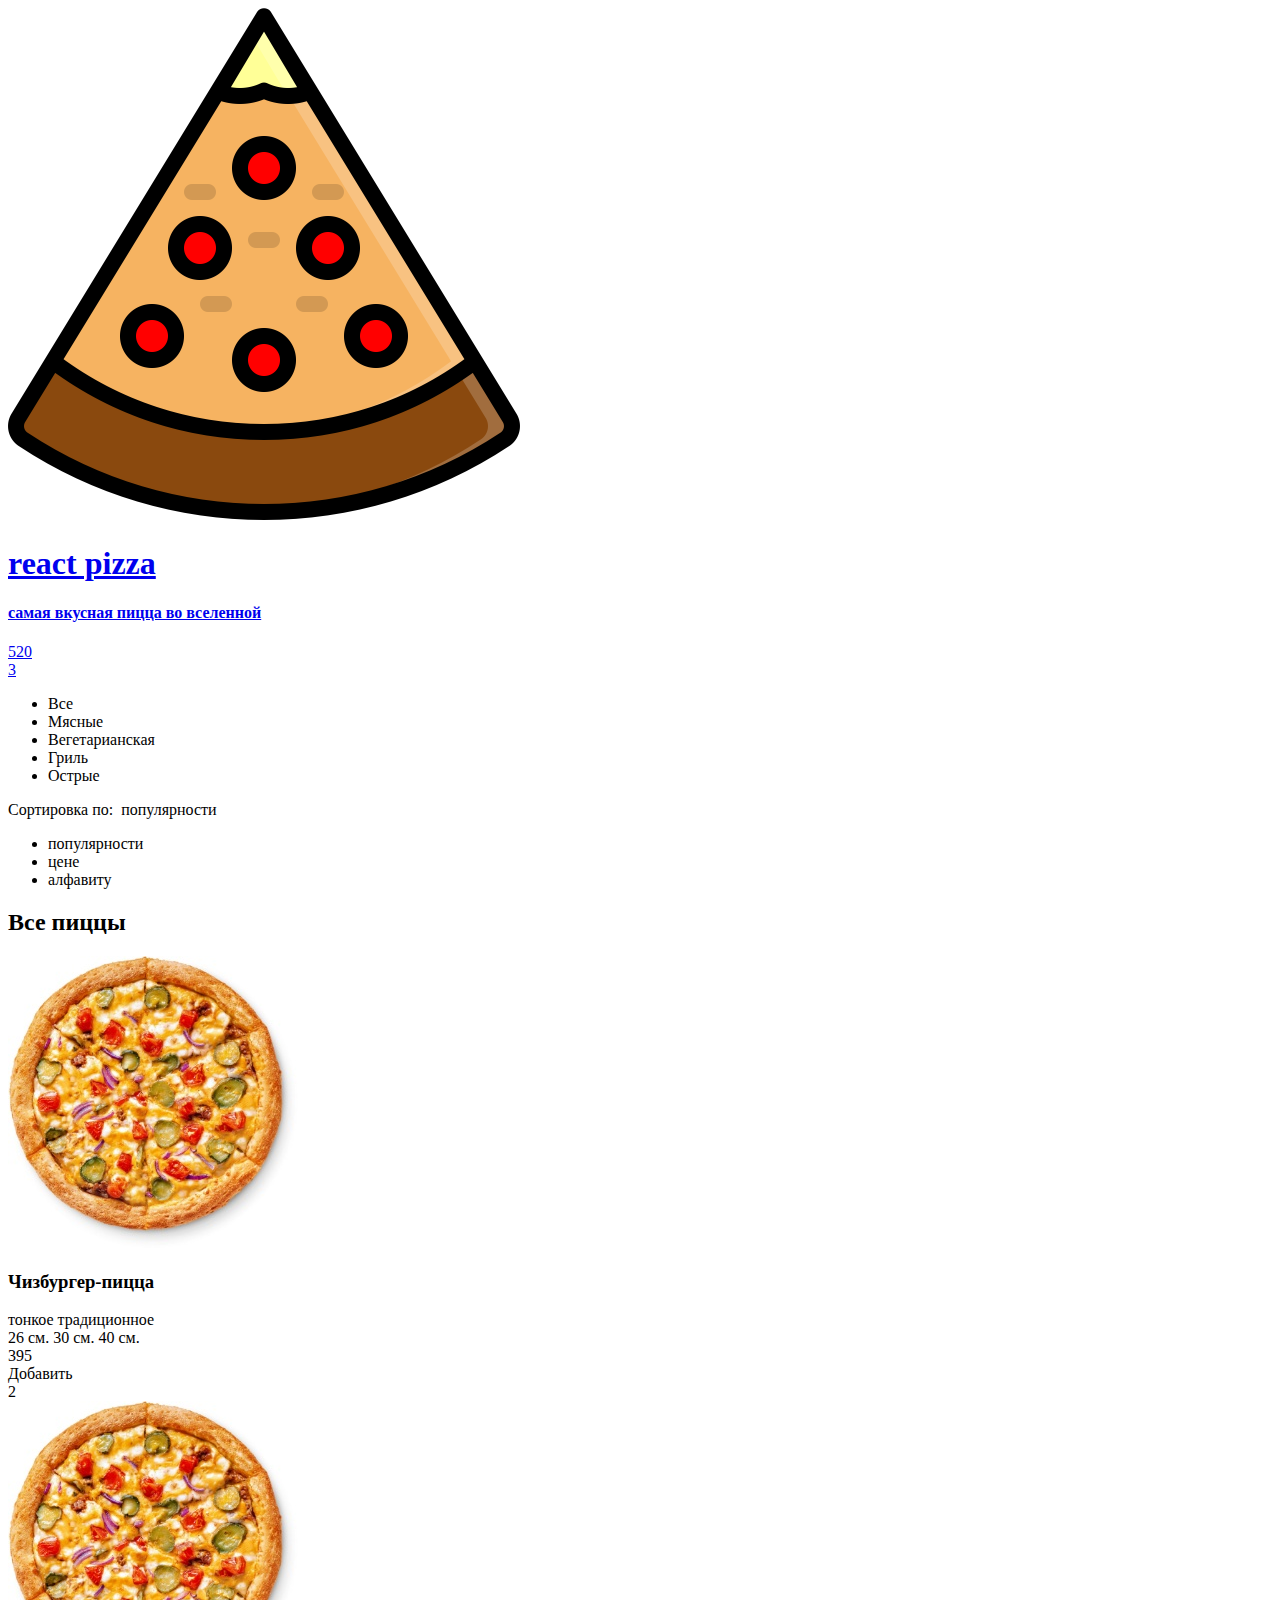
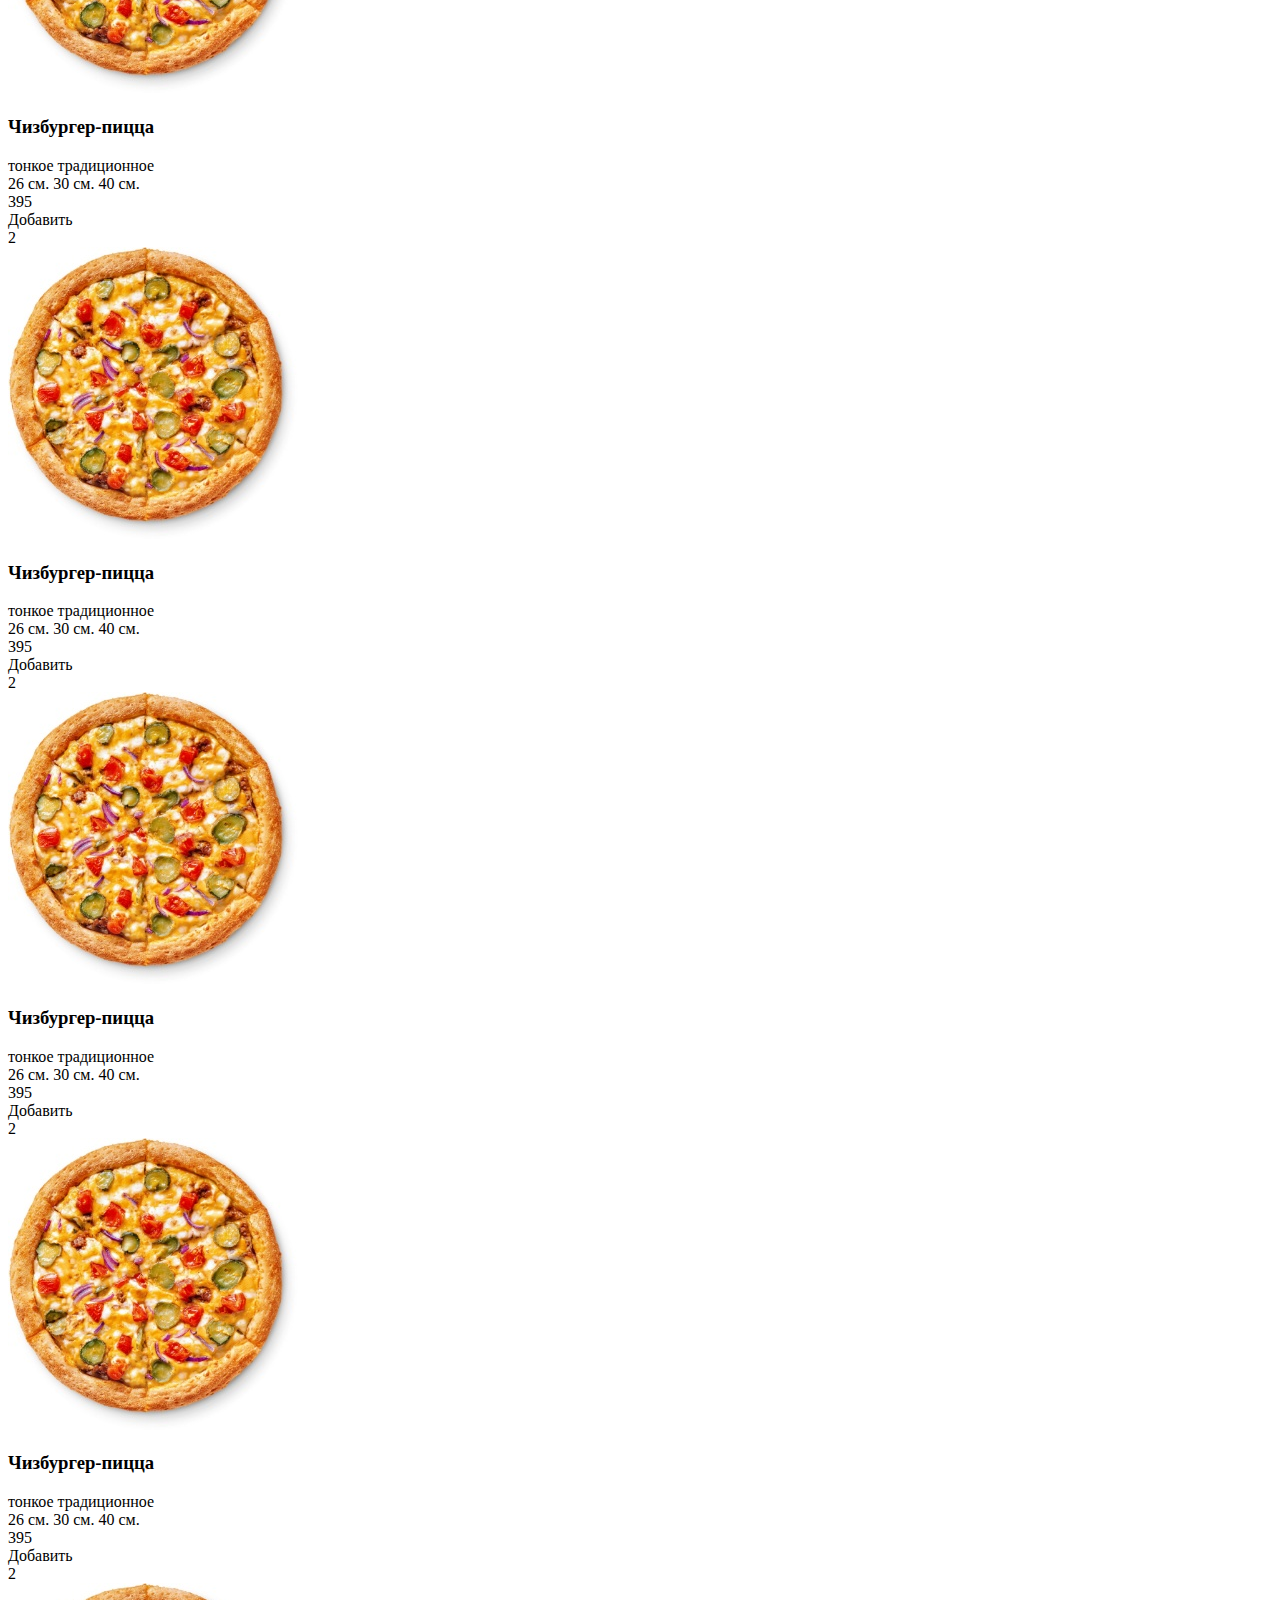
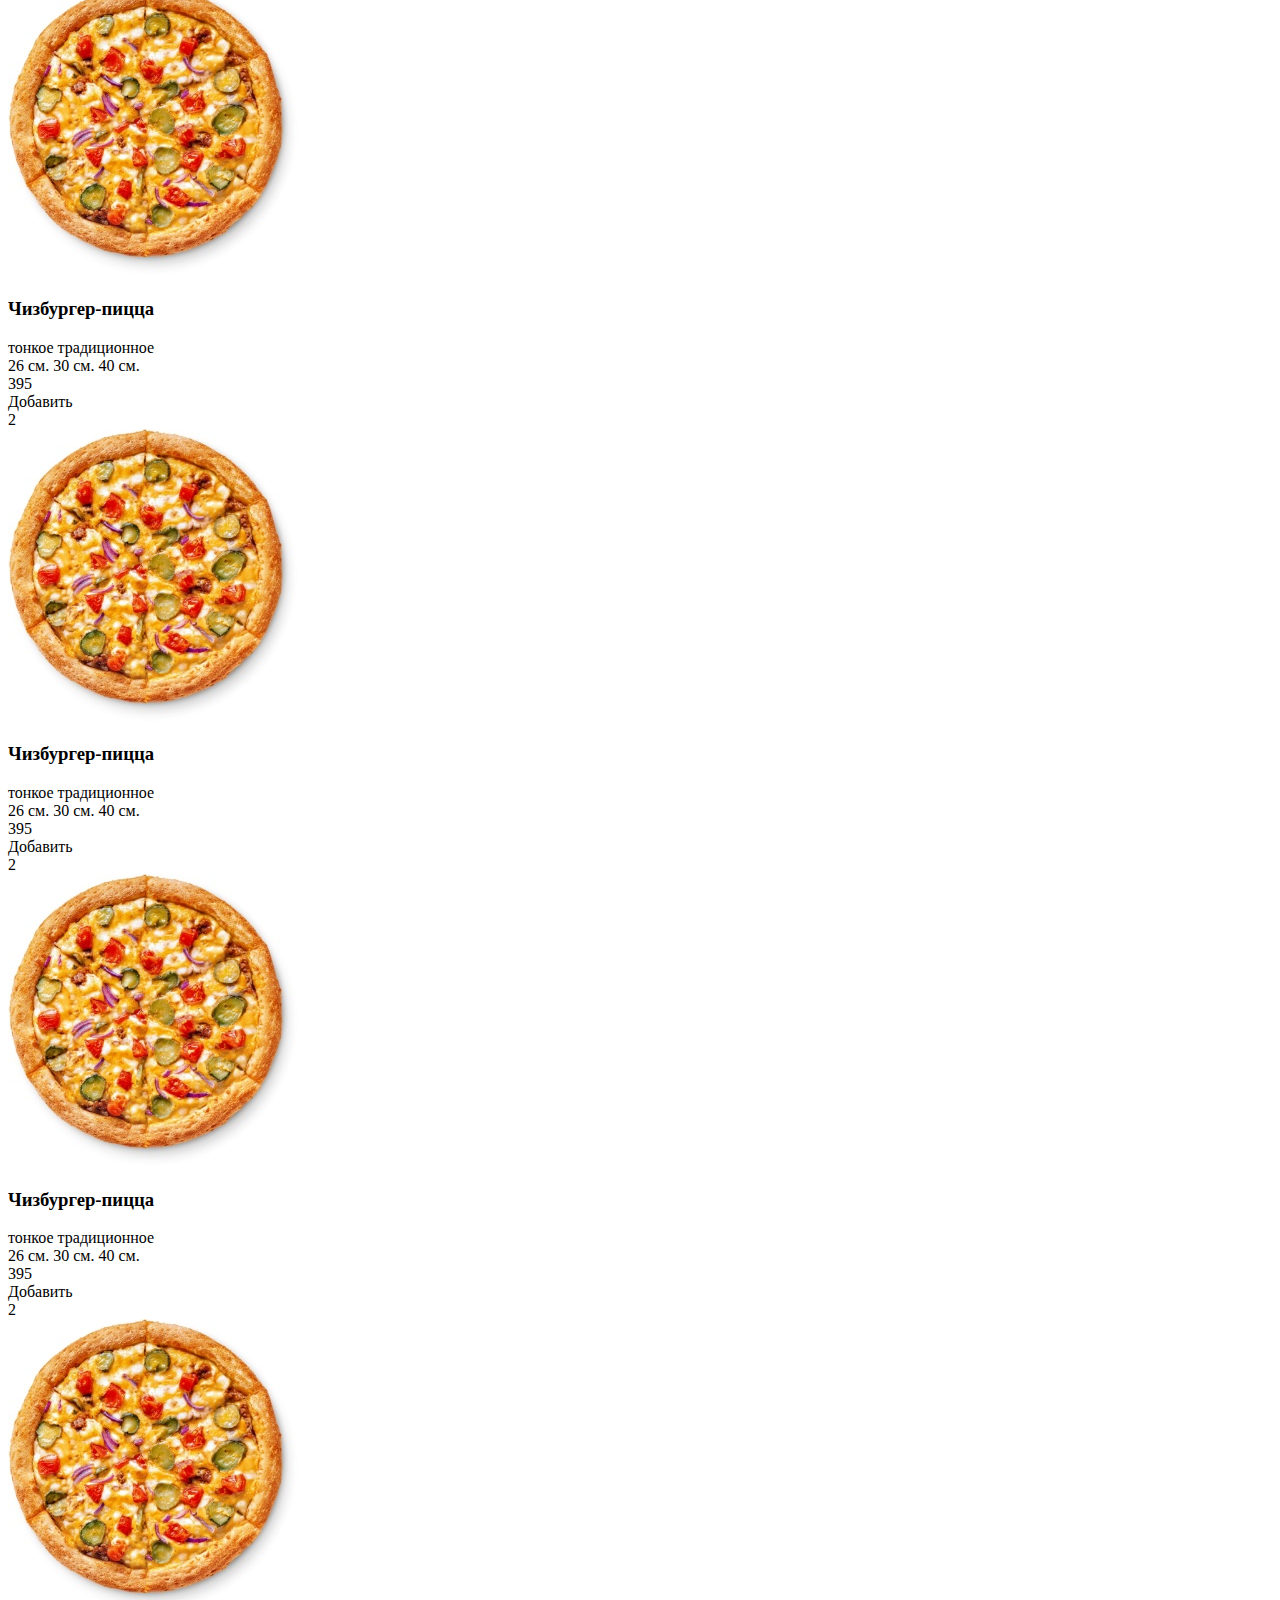
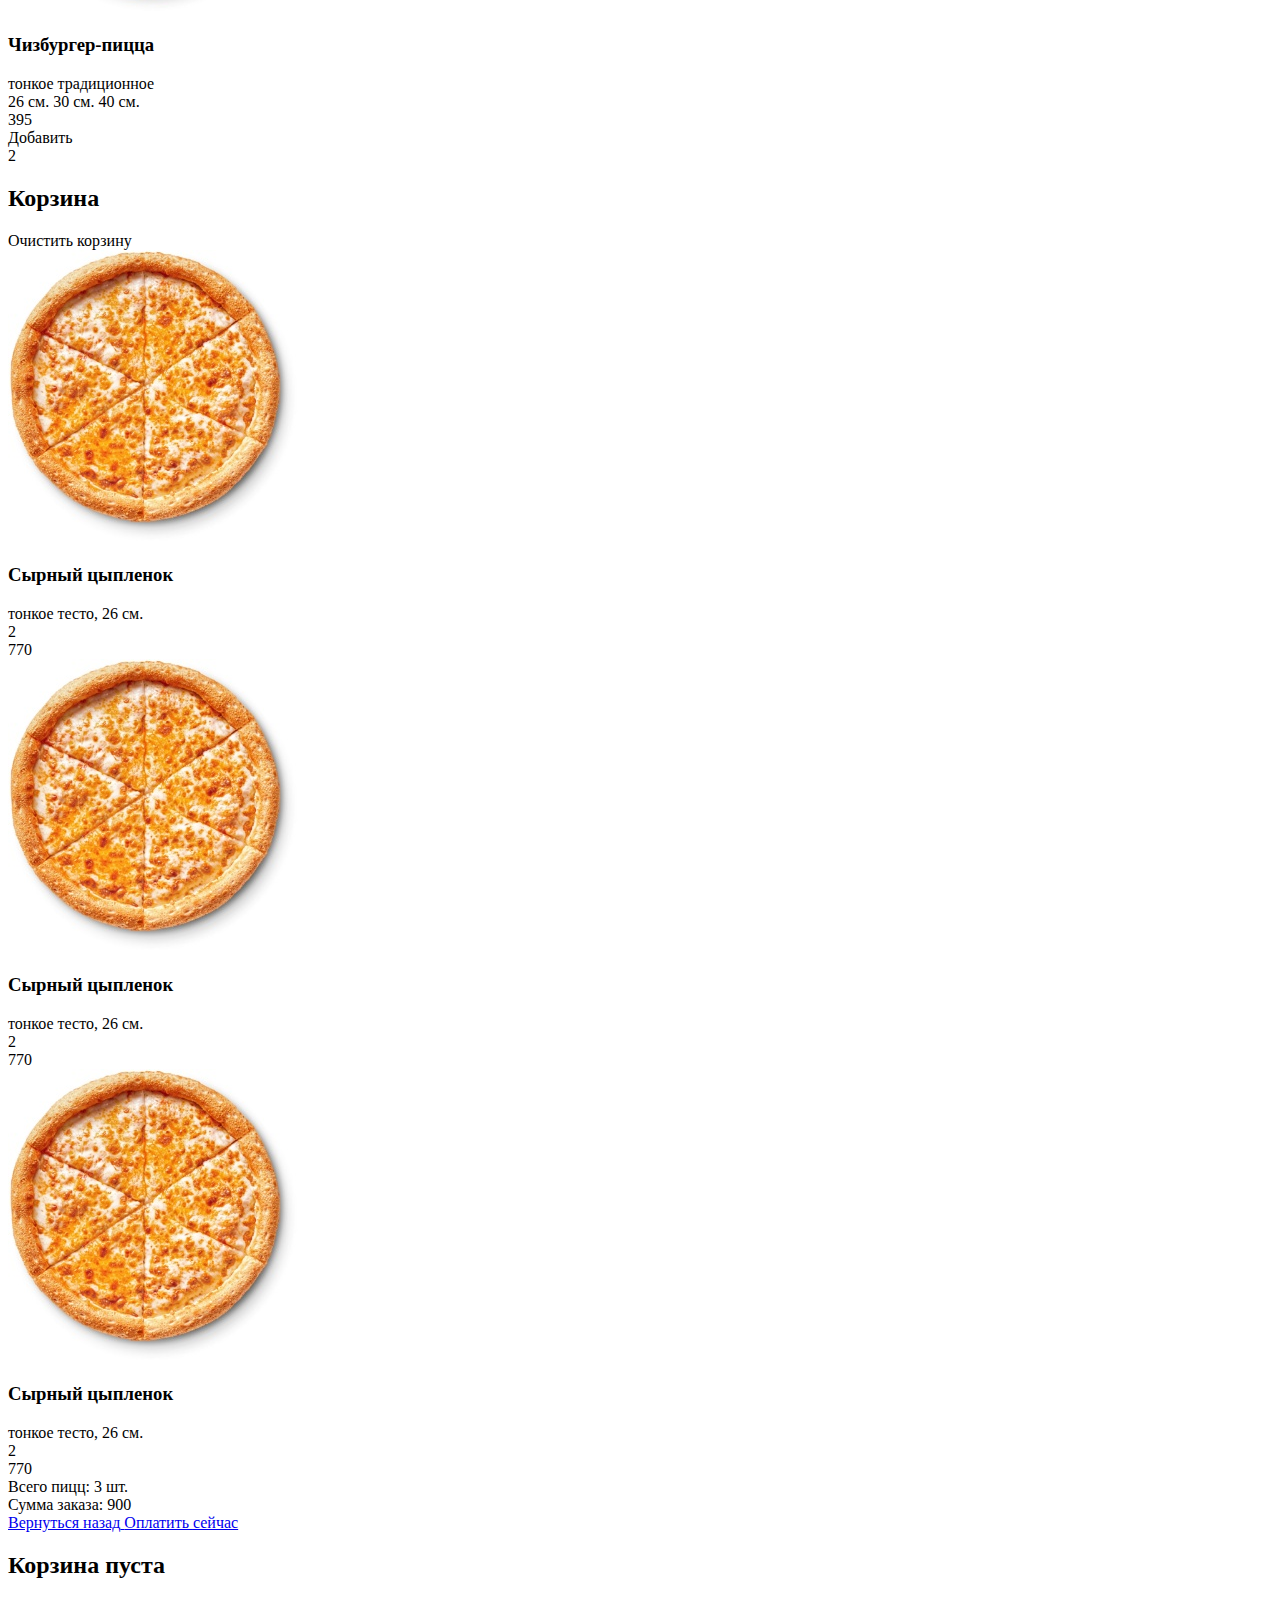
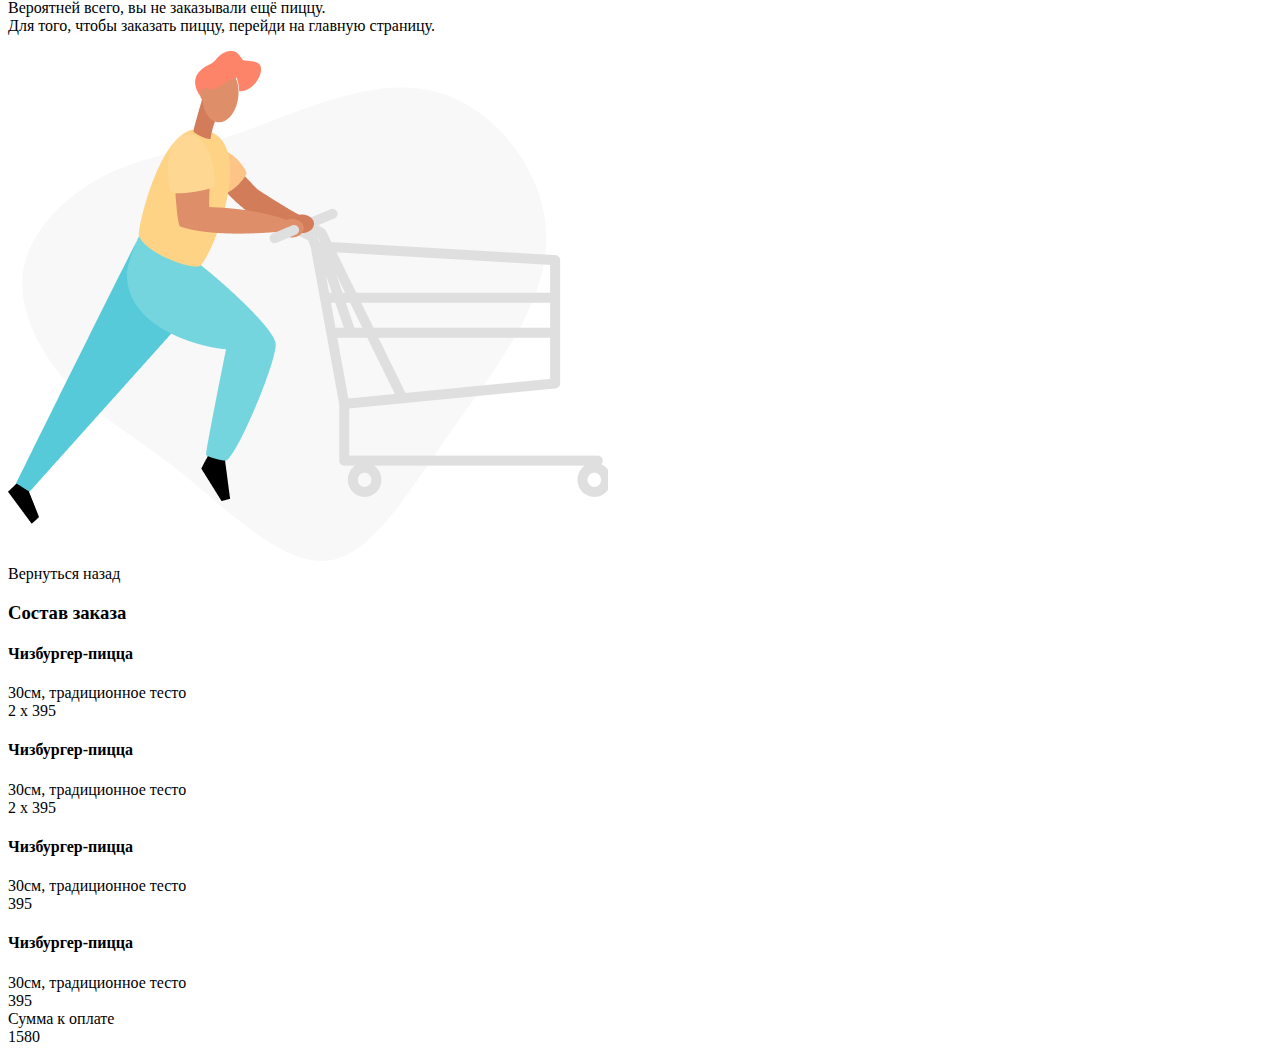
==== app/index.html @ 105d0acf "add checkout" ====
<!DOCTYPE html>
<html lang="en">
  <head>
    <meta charset="UTF-8" />
    <title>Document</title>
    <meta name="viewport" content="width=device-width, initial-scale=1.0" />
    <link rel="stylesheet" href="css/style.min.css" />
  </head>
  <body>
    <div class="container">
      <header class="header">
	<a href="#" class="logo link">
		<img class="logo__img" src="img/header/header-logo.png" alt="logo" />
		<div class="logo__text">
			<h1 class="logo__title">react pizza</h1>
			<h4 class="logo__subtitle">самая вкусная пицца во вселенной</h2>
		</div>
	</a>
	<a href="#" class="user-bar">
		<div class="user-bar__summ icon-rouble">520</div>
		<div class="user-bar__cart icon-basket">3</div>
	</a>
</header>

      <main>
        <section class="content">
  <div class="content__top-line">
    <div class="categories">
      <ul class="categories__list">
        <li class="categories__item categories__item_active">Все</li>
        <li class="categories__item">Мясные</li>
        <li class="categories__item">Вегетарианская</li>
        <li class="categories__item">Гриль</li>
        <li class="categories__item">Острые</li>
      </ul>
    </div>

    <div class="sort icon-up-dir">
      <span class="sort__label">
        Сортировка по:&nbsp;
      </span>
      <span class="sort__selected-item">популярности</span>

      <div class="sort-popup sort__sort-popup">
        <ul class="sort-popup__list">
          <li class="sort-popup__item sort-popup__item_active">популярности</li>
          <li class="sort-popup__item">цене</li>
          <li class="sort-popup__item">алфавиту</li>
        </ul>
      </div>
    </div>
  </div>
  <div class="content__body">
    <h2 class="content__title">Все пиццы</h2>
    <div class="content__pizza-list">
      <div class="pizza content__pizza">
        <div class="pizza__img-wrap">
          <img
            class="pizza__img"
            src="img/content/cheeseburger-pizza.png"
            alt="pizza"
          />
        </div>

        <h3 class="pizza__name">Чизбургер-пицца</h3>

        <div class="pizza__options">
          <div class="pizza__base-list">
            <span class="pizza__base pizza__base_active">тонкое</span>
            <span class="pizza__base pizza__base_disable">традиционное</span>
          </div>
          <div class="pizza__size-list">
            <span class="pizza__size pizza__size_active">26 см.</span>
            <span class="pizza__size">30 см.</span>
            <span class="pizza__size">40 см.</span>
          </div>
        </div>
        <div class="pizza__bot-line">
          <div class="pizza__price icon-rouble">
            395
          </div>
          <div class="pizza__btn icon-plus">
            <span class="pizza__btn-text">Добавить</span>
            <div class="pizza__count-wrap">
              <span class="pizza__count">2</span>
            </div>
          </div>
        </div>
      </div>
      <div class="pizza content__pizza">
        <div class="pizza__img-wrap">
          <img
            class="pizza__img"
            src="img/content/cheeseburger-pizza.png"
            alt="pizza"
          />
        </div>

        <h3 class="pizza__name">Чизбургер-пицца</h3>

        <div class="pizza__options">
          <div class="pizza__base-list">
            <span class="pizza__base pizza__base_active">тонкое</span>
            <span class="pizza__base pizza__base_disable">традиционное</span>
          </div>
          <div class="pizza__size-list">
            <span class="pizza__size pizza__size_active">26 см.</span>
            <span class="pizza__size">30 см.</span>
            <span class="pizza__size">40 см.</span>
          </div>
        </div>
        <div class="pizza__bot-line">
          <div class="pizza__price icon-rouble">
            395
          </div>
          <div class="pizza__btn icon-plus">
            <span class="pizza__btn-text">Добавить</span>
            <div class="pizza__count-wrap">
              <span class="pizza__count">2</span>
            </div>
          </div>
        </div>
      </div>
      <div class="pizza content__pizza">
        <div class="pizza__img-wrap">
          <img
            class="pizza__img"
            src="img/content/cheeseburger-pizza.png"
            alt="pizza"
          />
        </div>

        <h3 class="pizza__name">Чизбургер-пицца</h3>

        <div class="pizza__options">
          <div class="pizza__base-list">
            <span class="pizza__base pizza__base_active">тонкое</span>
            <span class="pizza__base pizza__base_disable">традиционное</span>
          </div>
          <div class="pizza__size-list">
            <span class="pizza__size pizza__size_active">26 см.</span>
            <span class="pizza__size">30 см.</span>
            <span class="pizza__size">40 см.</span>
          </div>
        </div>
        <div class="pizza__bot-line">
          <div class="pizza__price icon-rouble">
            395
          </div>
          <div class="pizza__btn icon-plus">
            <span class="pizza__btn-text">Добавить</span>
            <div class="pizza__count-wrap">
              <span class="pizza__count">2</span>
            </div>
          </div>
        </div>
      </div>
      <div class="pizza content__pizza">
        <div class="pizza__img-wrap">
          <img
            class="pizza__img"
            src="img/content/cheeseburger-pizza.png"
            alt="pizza"
          />
        </div>

        <h3 class="pizza__name">Чизбургер-пицца</h3>

        <div class="pizza__options">
          <div class="pizza__base-list">
            <span class="pizza__base pizza__base_active">тонкое</span>
            <span class="pizza__base pizza__base_disable">традиционное</span>
          </div>
          <div class="pizza__size-list">
            <span class="pizza__size pizza__size_active">26 см.</span>
            <span class="pizza__size">30 см.</span>
            <span class="pizza__size">40 см.</span>
          </div>
        </div>
        <div class="pizza__bot-line">
          <div class="pizza__price icon-rouble">
            395
          </div>
          <div class="pizza__btn icon-plus">
            <span class="pizza__btn-text">Добавить</span>
            <div class="pizza__count-wrap">
              <span class="pizza__count">2</span>
            </div>
          </div>
        </div>
      </div>
      <div class="pizza content__pizza">
        <div class="pizza__img-wrap">
          <img
            class="pizza__img"
            src="img/content/cheeseburger-pizza.png"
            alt="pizza"
          />
        </div>

        <h3 class="pizza__name">Чизбургер-пицца</h3>

        <div class="pizza__options">
          <div class="pizza__base-list">
            <span class="pizza__base pizza__base_active">тонкое</span>
            <span class="pizza__base pizza__base_disable">традиционное</span>
          </div>
          <div class="pizza__size-list">
            <span class="pizza__size pizza__size_active">26 см.</span>
            <span class="pizza__size">30 см.</span>
            <span class="pizza__size">40 см.</span>
          </div>
        </div>
        <div class="pizza__bot-line">
          <div class="pizza__price icon-rouble">
            395
          </div>
          <div class="pizza__btn icon-plus">
            <span class="pizza__btn-text">Добавить</span>
            <div class="pizza__count-wrap">
              <span class="pizza__count">2</span>
            </div>
          </div>
        </div>
      </div>
      <div class="pizza content__pizza">
        <div class="pizza__img-wrap">
          <img
            class="pizza__img"
            src="img/content/cheeseburger-pizza.png"
            alt="pizza"
          />
        </div>

        <h3 class="pizza__name">Чизбургер-пицца</h3>

        <div class="pizza__options">
          <div class="pizza__base-list">
            <span class="pizza__base pizza__base_active">тонкое</span>
            <span class="pizza__base pizza__base_disable">традиционное</span>
          </div>
          <div class="pizza__size-list">
            <span class="pizza__size pizza__size_active">26 см.</span>
            <span class="pizza__size">30 см.</span>
            <span class="pizza__size">40 см.</span>
          </div>
        </div>
        <div class="pizza__bot-line">
          <div class="pizza__price icon-rouble">
            395
          </div>
          <div class="pizza__btn icon-plus">
            <span class="pizza__btn-text">Добавить</span>
            <div class="pizza__count-wrap">
              <span class="pizza__count">2</span>
            </div>
          </div>
        </div>
      </div>
      <div class="pizza content__pizza">
        <div class="pizza__img-wrap">
          <img
            class="pizza__img"
            src="img/content/cheeseburger-pizza.png"
            alt="pizza"
          />
        </div>

        <h3 class="pizza__name">Чизбургер-пицца</h3>

        <div class="pizza__options">
          <div class="pizza__base-list">
            <span class="pizza__base pizza__base_active">тонкое</span>
            <span class="pizza__base pizza__base_disable">традиционное</span>
          </div>
          <div class="pizza__size-list">
            <span class="pizza__size pizza__size_active">26 см.</span>
            <span class="pizza__size">30 см.</span>
            <span class="pizza__size">40 см.</span>
          </div>
        </div>
        <div class="pizza__bot-line">
          <div class="pizza__price icon-rouble">
            395
          </div>
          <div class="pizza__btn icon-plus">
            <span class="pizza__btn-text">Добавить</span>
            <div class="pizza__count-wrap">
              <span class="pizza__count">2</span>
            </div>
          </div>
        </div>
      </div>
      <div class="pizza content__pizza">
        <div class="pizza__img-wrap">
          <img
            class="pizza__img"
            src="img/content/cheeseburger-pizza.png"
            alt="pizza"
          />
        </div>

        <h3 class="pizza__name">Чизбургер-пицца</h3>

        <div class="pizza__options">
          <div class="pizza__base-list">
            <span class="pizza__base pizza__base_active">тонкое</span>
            <span class="pizza__base pizza__base_disable">традиционное</span>
          </div>
          <div class="pizza__size-list">
            <span class="pizza__size pizza__size_active">26 см.</span>
            <span class="pizza__size">30 см.</span>
            <span class="pizza__size">40 см.</span>
          </div>
        </div>
        <div class="pizza__bot-line">
          <div class="pizza__price icon-rouble">
            395
          </div>
          <div class="pizza__btn icon-plus">
            <span class="pizza__btn-text">Добавить</span>
            <div class="pizza__count-wrap">
              <span class="pizza__count">2</span>
            </div>
          </div>
        </div>
      </div>
      <div class="pizza content__pizza">
        <div class="pizza__img-wrap">
          <img
            class="pizza__img"
            src="img/content/cheeseburger-pizza.png"
            alt="pizza"
          />
        </div>

        <h3 class="pizza__name">Чизбургер-пицца</h3>

        <div class="pizza__options">
          <div class="pizza__base-list">
            <span class="pizza__base pizza__base_active">тонкое</span>
            <span class="pizza__base pizza__base_disable">традиционное</span>
          </div>
          <div class="pizza__size-list">
            <span class="pizza__size pizza__size_active">26 см.</span>
            <span class="pizza__size">30 см.</span>
            <span class="pizza__size">40 см.</span>
          </div>
        </div>
        <div class="pizza__bot-line">
          <div class="pizza__price icon-rouble">
            395
          </div>
          <div class="pizza__btn icon-plus">
            <span class="pizza__btn-text">Добавить</span>
            <div class="pizza__count-wrap">
              <span class="pizza__count">2</span>
            </div>
          </div>
        </div>
      </div>
    </div>
  </div>
</section>

        <section class="cart">
  <div class="container cart__container">
    <div class="cart__top-line">
      <h2 class="cart__title icon-basket">
        Корзина
      </h2>
      <div class="cart__clear icon-trash-empty">
        Очистить корзину
      </div>
    </div>

    <div class="shopping-list cart__shopping-list">
      <div class="shopping-list__item">
        <div class="shopping-list__item-descr">
          <div class="shopping-list__item-img-wrap">
            <img
              class="shopping-list__item-img"
              src="img/content/cheese-pizza.png"
              alt="pizza"
            />
          </div>
          <div class="shopping-list__item-info">
            <h3 class="shopping-list__item-name">Сырный цыпленок</h3>
            <span class="shopping-list__item-base">тонкое тесто, </span>
            <span class="shopping-list__item-size">26 см.</span>
          </div>
        </div>
        <div class="shopping-list__btns-block">
          <div class="shopping-list__btn-add icon-minus"></div>
          <div class="shopping-list__item-count">2</div>
          <div class="shopping-list__btn-minus icon-plus"></div>
        </div>
        <div class="shopping-list__item-price icon-rouble">770</div>
        <div class="shopping-list__item-delete icon-cancel"></div>
      </div>
      <div class="shopping-list__item">
        <div class="shopping-list__item-descr">
          <div class="shopping-list__item-img-wrap">
            <img
              class="shopping-list__item-img"
              src="img/content/cheese-pizza.png"
              alt="pizza"
            />
          </div>
          <div class="shopping-list__item-info">
            <h3 class="shopping-list__item-name">Сырный цыпленок</h3>
            <span class="shopping-list__item-base">тонкое тесто, </span>
            <span class="shopping-list__item-size">26 см.</span>
          </div>
        </div>
        <div class="shopping-list__btns-block">
          <div class="shopping-list__btn-add icon-minus"></div>
          <div class="shopping-list__item-count">2</div>
          <div class="shopping-list__btn-minus icon-plus"></div>
        </div>
        <div class="shopping-list__item-price icon-rouble">770</div>
        <div class="shopping-list__item-delete icon-cancel"></div>
      </div>
      <div class="shopping-list__item">
        <div class="shopping-list__item-descr">
          <div class="shopping-list__item-img-wrap">
            <img
              class="shopping-list__item-img"
              src="img/content/cheese-pizza.png"
              alt="pizza"
            />
          </div>
          <div class="shopping-list__item-info">
            <h3 class="shopping-list__item-name">Сырный цыпленок</h3>
            <span class="shopping-list__item-base">тонкое тесто, </span>
            <span class="shopping-list__item-size">26 см.</span>
          </div>
        </div>
        <div class="shopping-list__btns-block">
          <div class="shopping-list__btn-add icon-minus"></div>
          <div class="shopping-list__item-count">2</div>
          <div class="shopping-list__btn-minus icon-plus"></div>
        </div>
        <div class="shopping-list__item-price icon-rouble">770</div>
        <div class="shopping-list__item-delete icon-cancel"></div>
      </div>
    </div>

    <div class="cart__details">
      <div class="cart__total">
        <span class="cart__total-text">Всего пицц: </span>
        <span class="cart__total-count">3 шт.</span>
      </div>
      <div class="cart__total">
        <span>Сумма заказа: </span>
        <span class="cart__total-price icon-rouble">900</span>
      </div>
    </div>

    <div class="cart__btns-block">
      <a href="#" class="cart__btn-back button icon-left-open">
        Вернуться <span class="cart__btn-back_hidden">назад</span>
      </a>
      <a href="#" class="cart__btn-pay button">
        Оплатить <span class="cart__btn-pay_hidden">сейчас</span>
      </a>
    </div>
  </div>
</section>

        <section class="empty-cart">
  <div class="container empty-cart__container">
    <h2 class="empty-cart__title">Корзина пуста</h2>
    <p class="empty-cart__text">
      Вероятней всего, вы не заказывали ещё пиццу. <br class="empty-cart__br" />
      Для того, чтобы заказать пиццу, перейди на главную страницу.
    </p>

    <div class="empty-cart__img-wrap">
      <img
        src="img/cart/empty-cart.png"
        alt="your cart is empty"
        class="empty-cart__img"
      />
    </div>
    <div class="empty-cart__btn button">Вернуться назад</div>
  </div>
</section>

        <section class="checkout">
  <h3 class="checkout__title">Состав заказа</h3>
  <div class="checkout__list">
    <div class="checkout__item">
      <div class="checkout__item-descr">
        <h4 class="checkout__item-name">Чизбургер-пицца</h4>
        <span class="checkout__item-size">30см, </span>
        <span class="checkout__item-base">традиционное тесто</span>
      </div>
      <div class="checkout__item-price icon-rouble">
        <span class="checkout__item-count">2 x </span>
        <span class="checkout__item-cost">395</span>
      </div>
		</div>
		<div class="checkout__item">
      <div class="checkout__item-descr">
        <h4 class="checkout__item-name">Чизбургер-пицца</h4>
        <span class="checkout__item-size">30см, </span>
        <span class="checkout__item-base">традиционное тесто</span>
      </div>
      <div class="checkout__item-price icon-rouble">
        <span class="checkout__item-count">2 x </span>
        <span class="checkout__item-cost">395</span>
      </div>
		</div>
		<div class="checkout__item">
      <div class="checkout__item-descr">
        <h4 class="checkout__item-name">Чизбургер-пицца</h4>
        <span class="checkout__item-size">30см, </span>
        <span class="checkout__item-base">традиционное тесто</span>
      </div>
      <div class="checkout__item-price icon-rouble">
        <span class="checkout__item-count"> </span>
        <span class="checkout__item-cost">395</span>
      </div>
		</div>
		<div class="checkout__item">
      <div class="checkout__item-descr">
        <h4 class="checkout__item-name">Чизбургер-пицца</h4>
        <span class="checkout__item-size">30см, </span>
        <span class="checkout__item-base">традиционное тесто</span>
      </div>
      <div class="checkout__item-price icon-rouble">
        <span class="checkout__item-count"> </span>
        <span class="checkout__item-cost">395</span>
      </div>
    </div>
  </div>
  <div class="checkout__total-price">
    <div class="checkout__total-price-text">
      Сумма к оплате
    </div>
    <div class="checkout__total-amount icon-rouble">
      1580
    </div>
  </div>
</section>

      </main>
      
    </div>

    <script src="js/scripts.min.js"></script>
  </body>
</html>
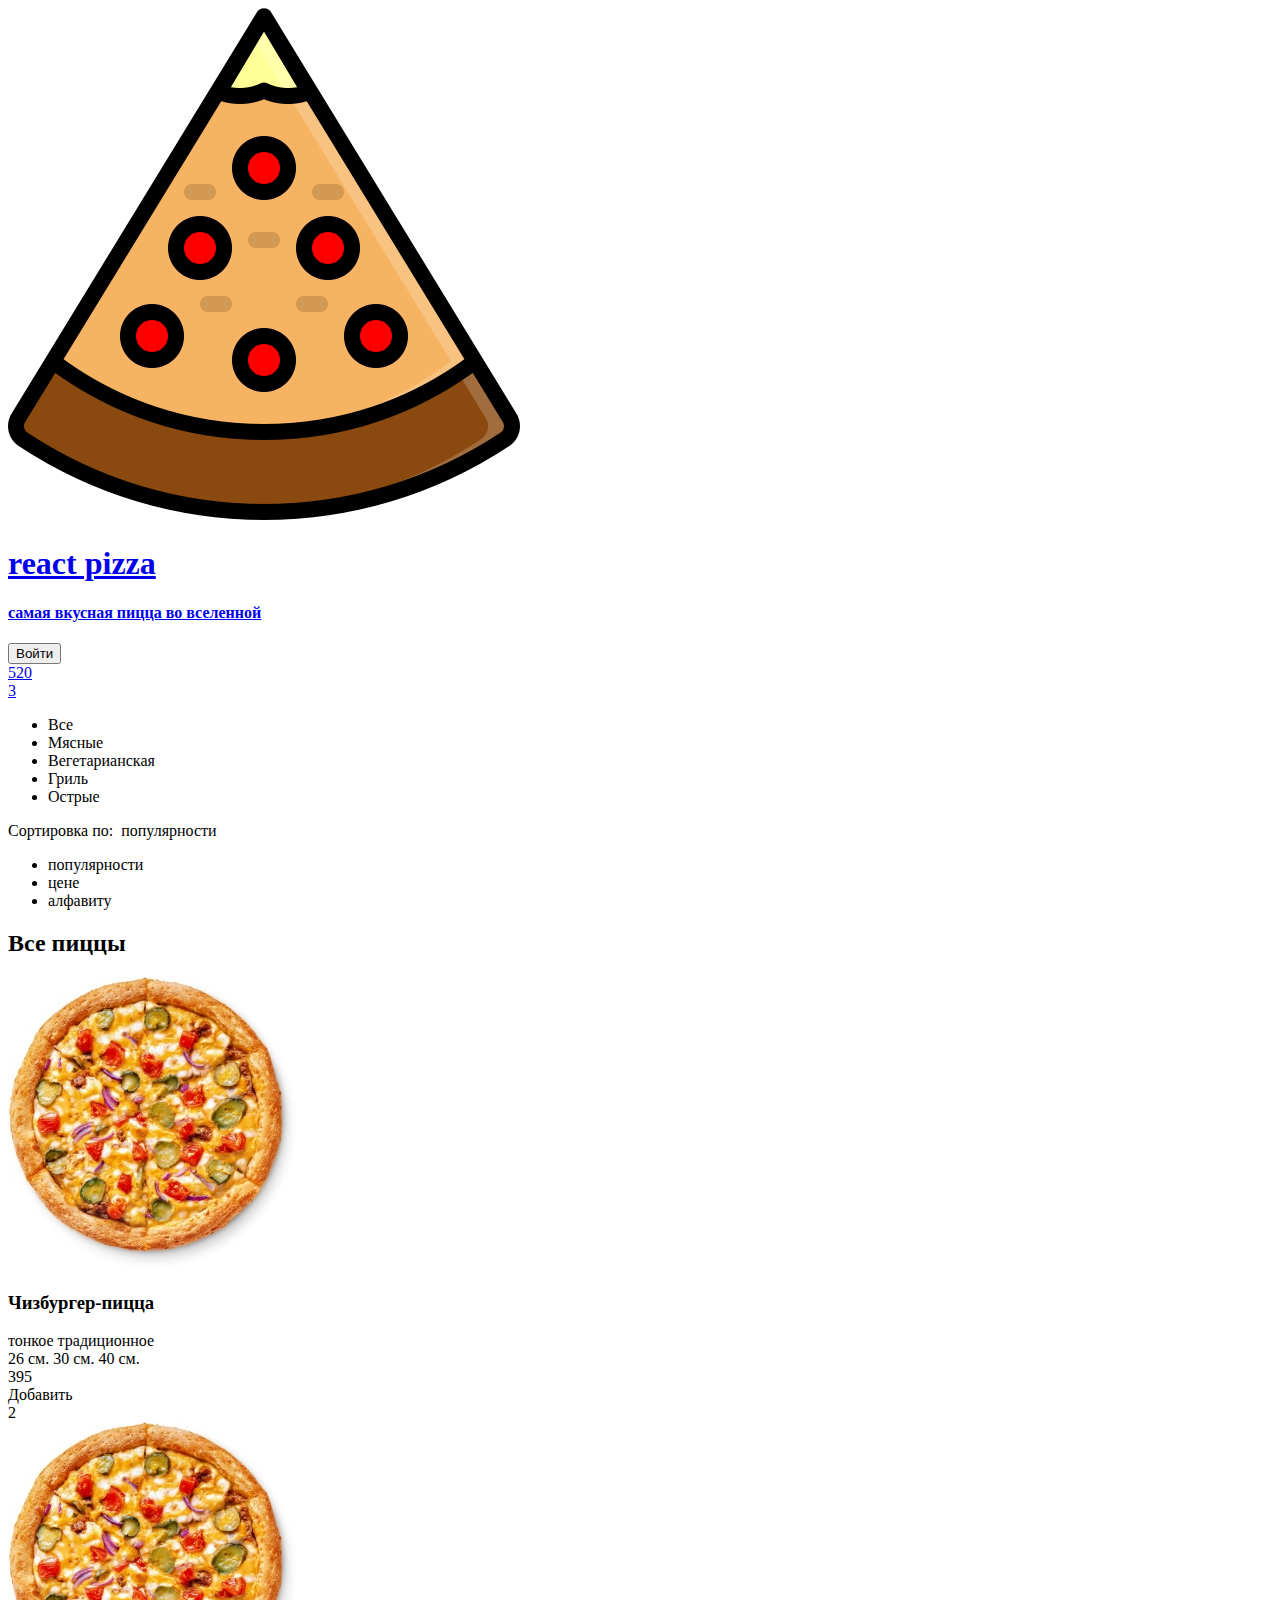
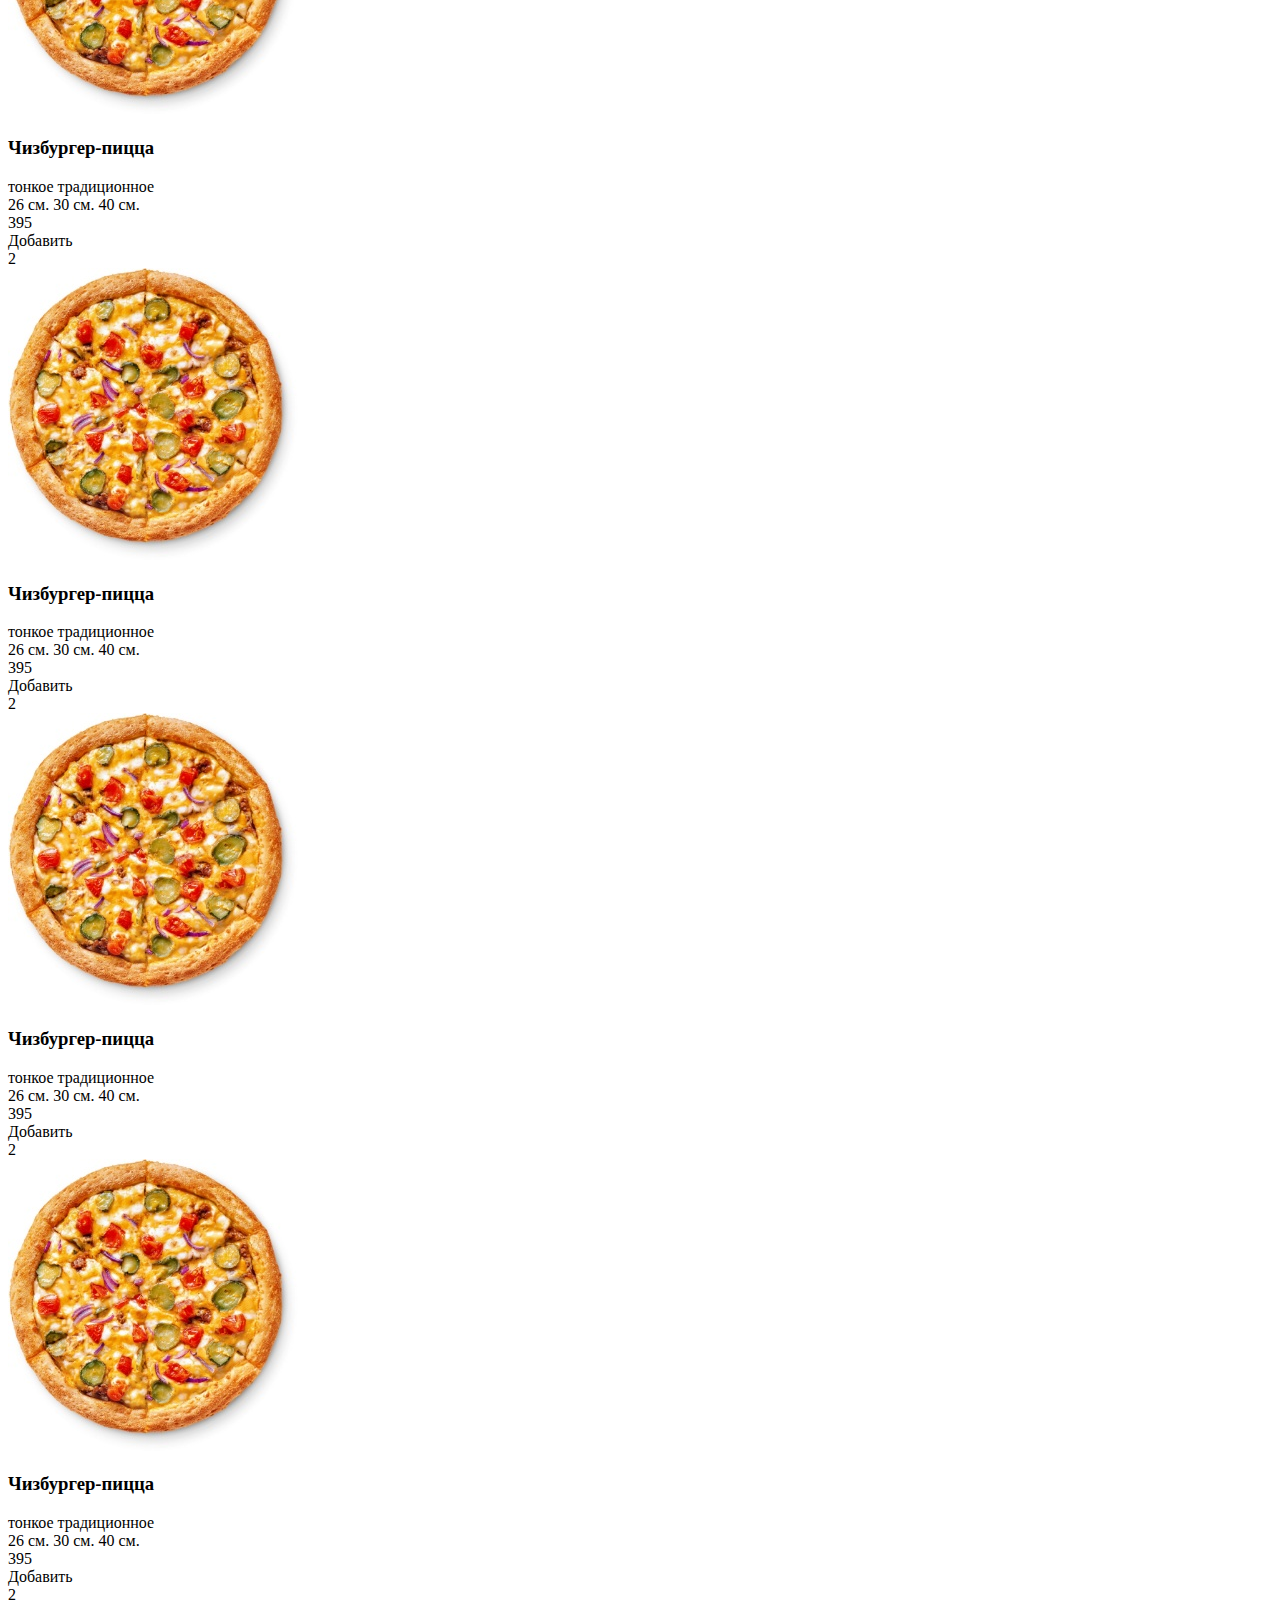
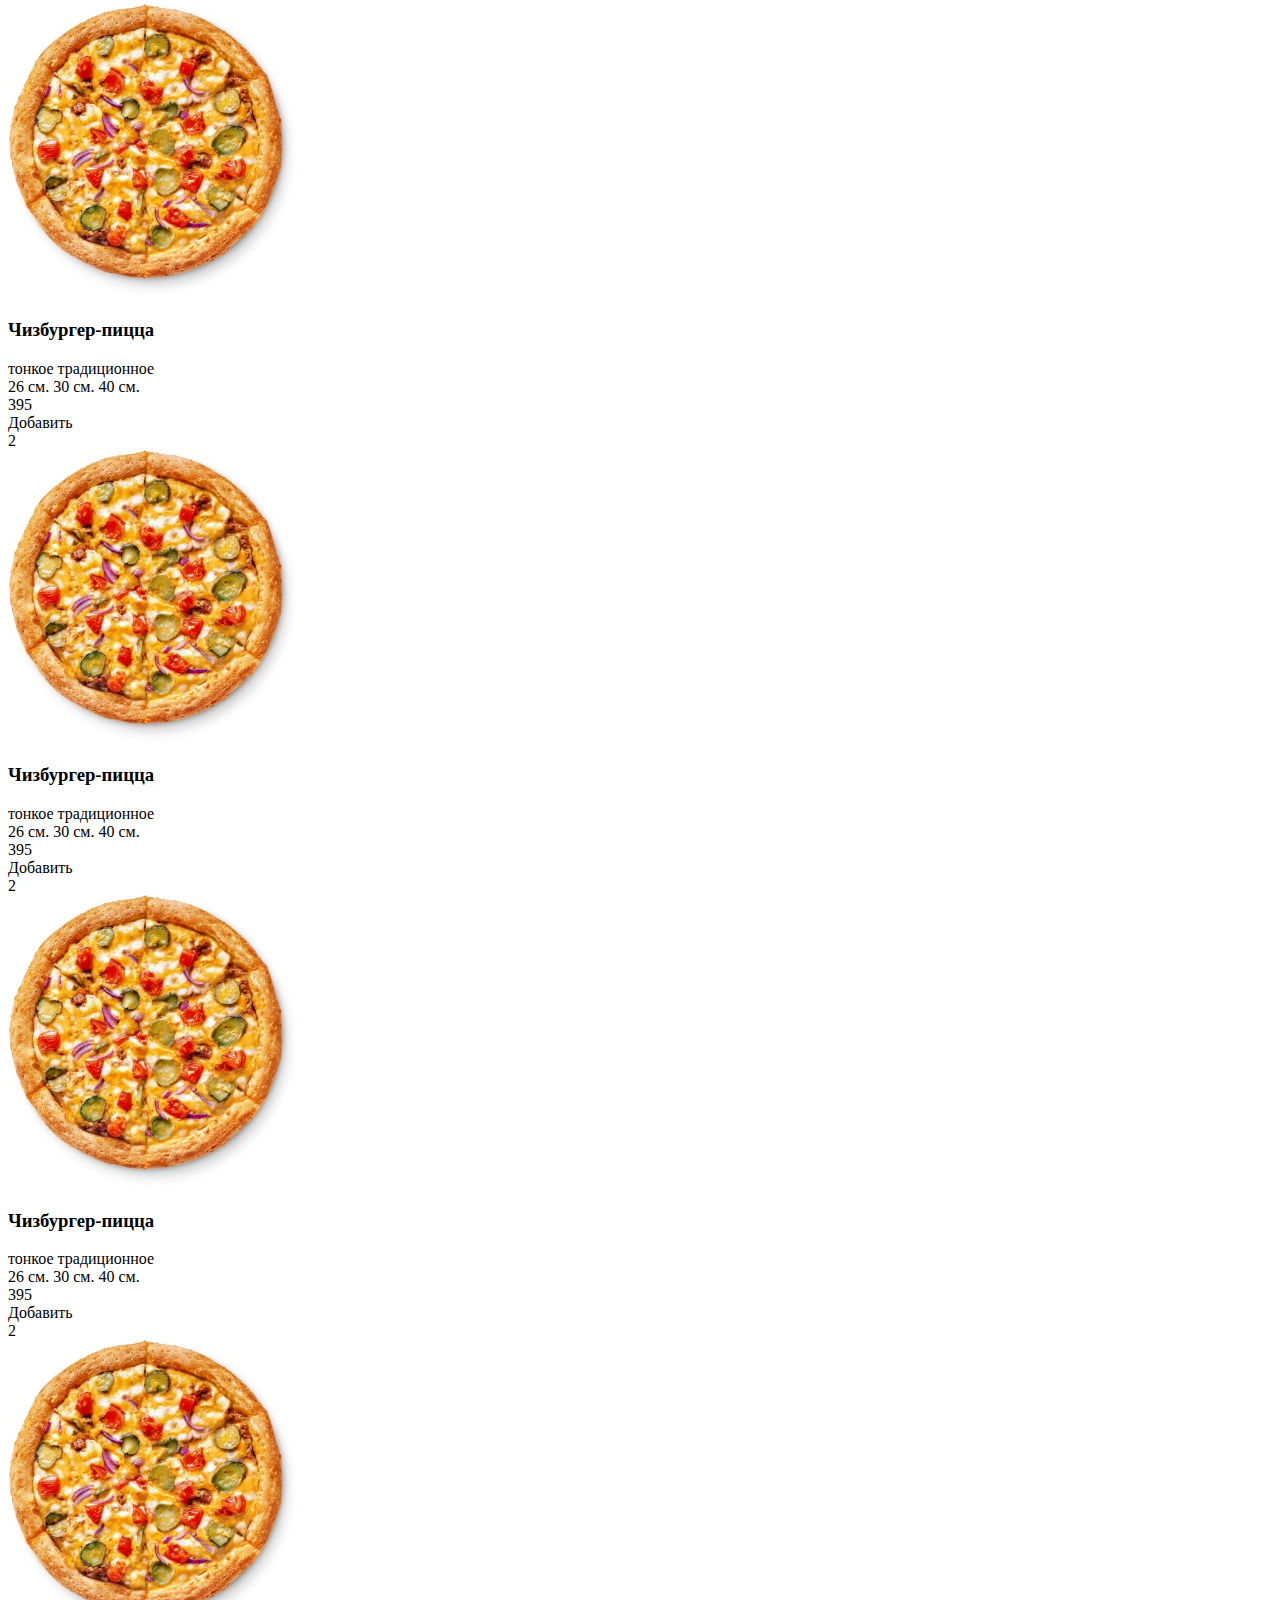
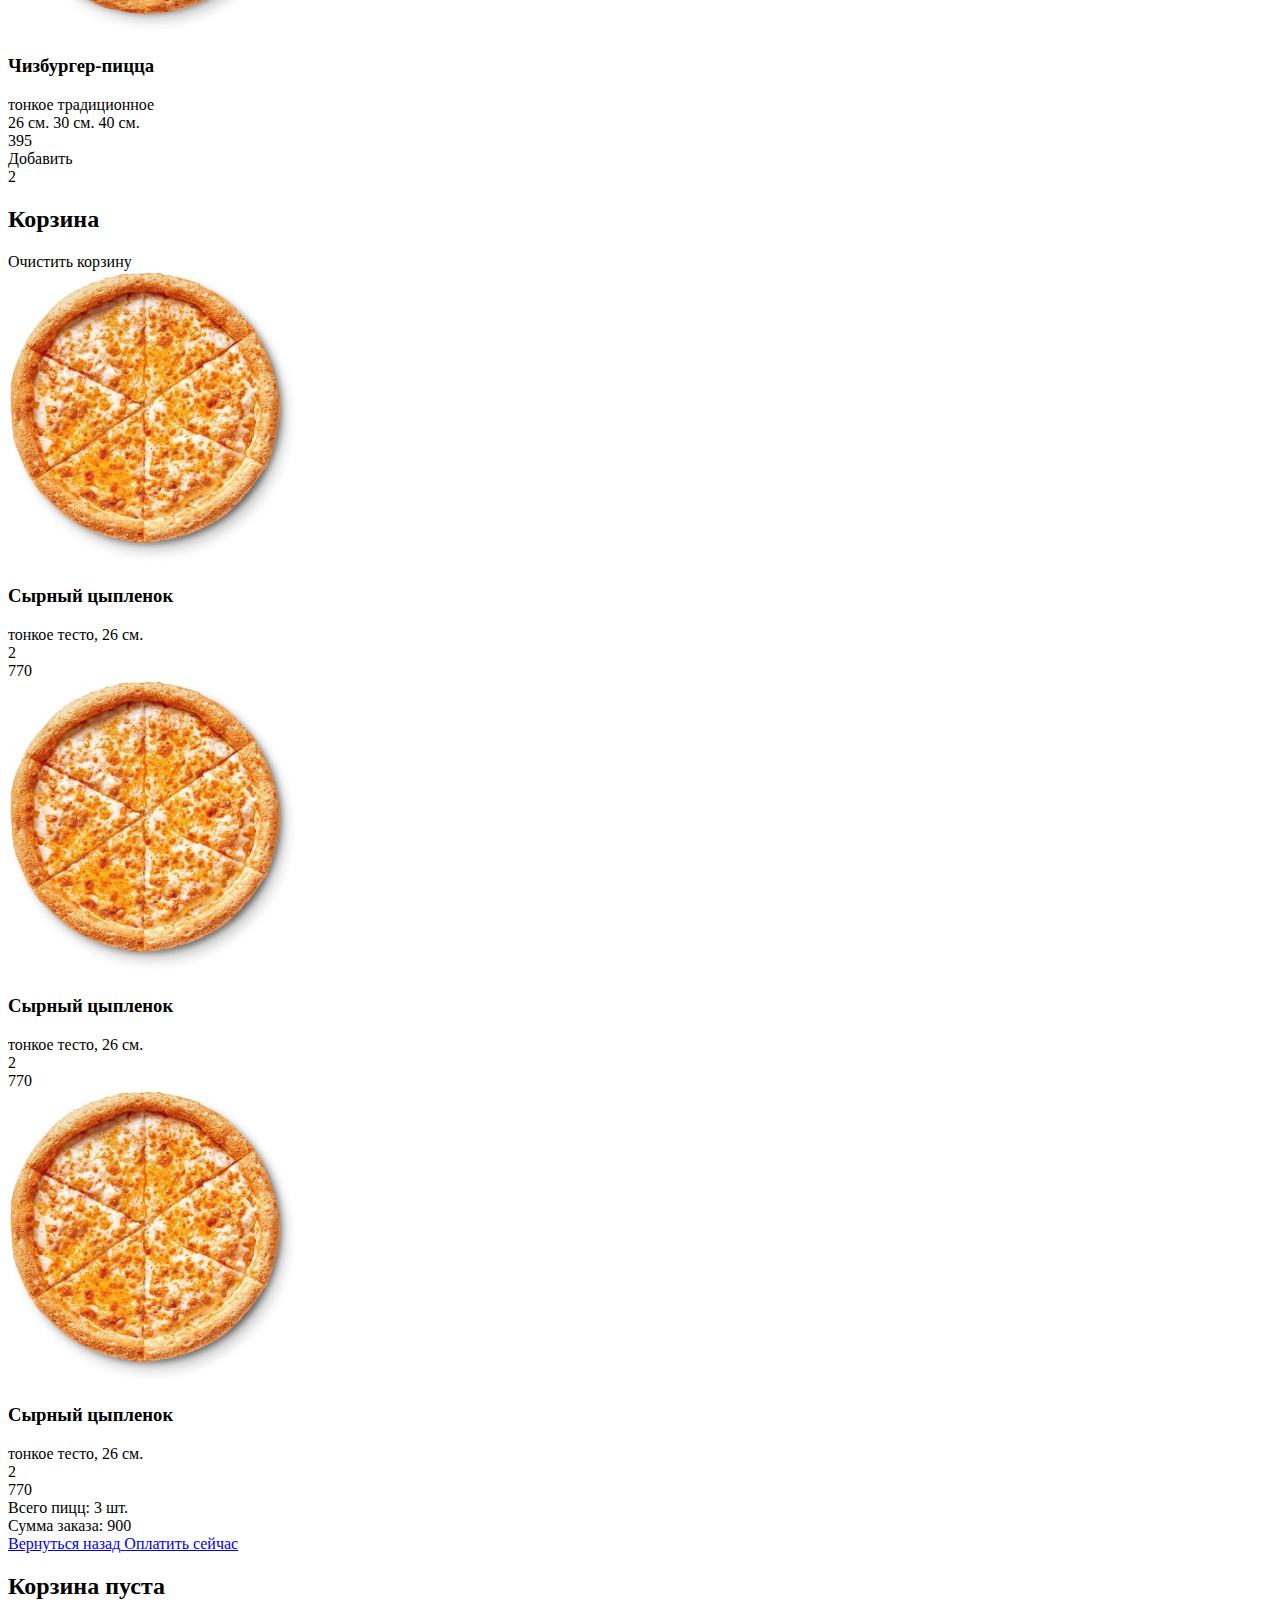
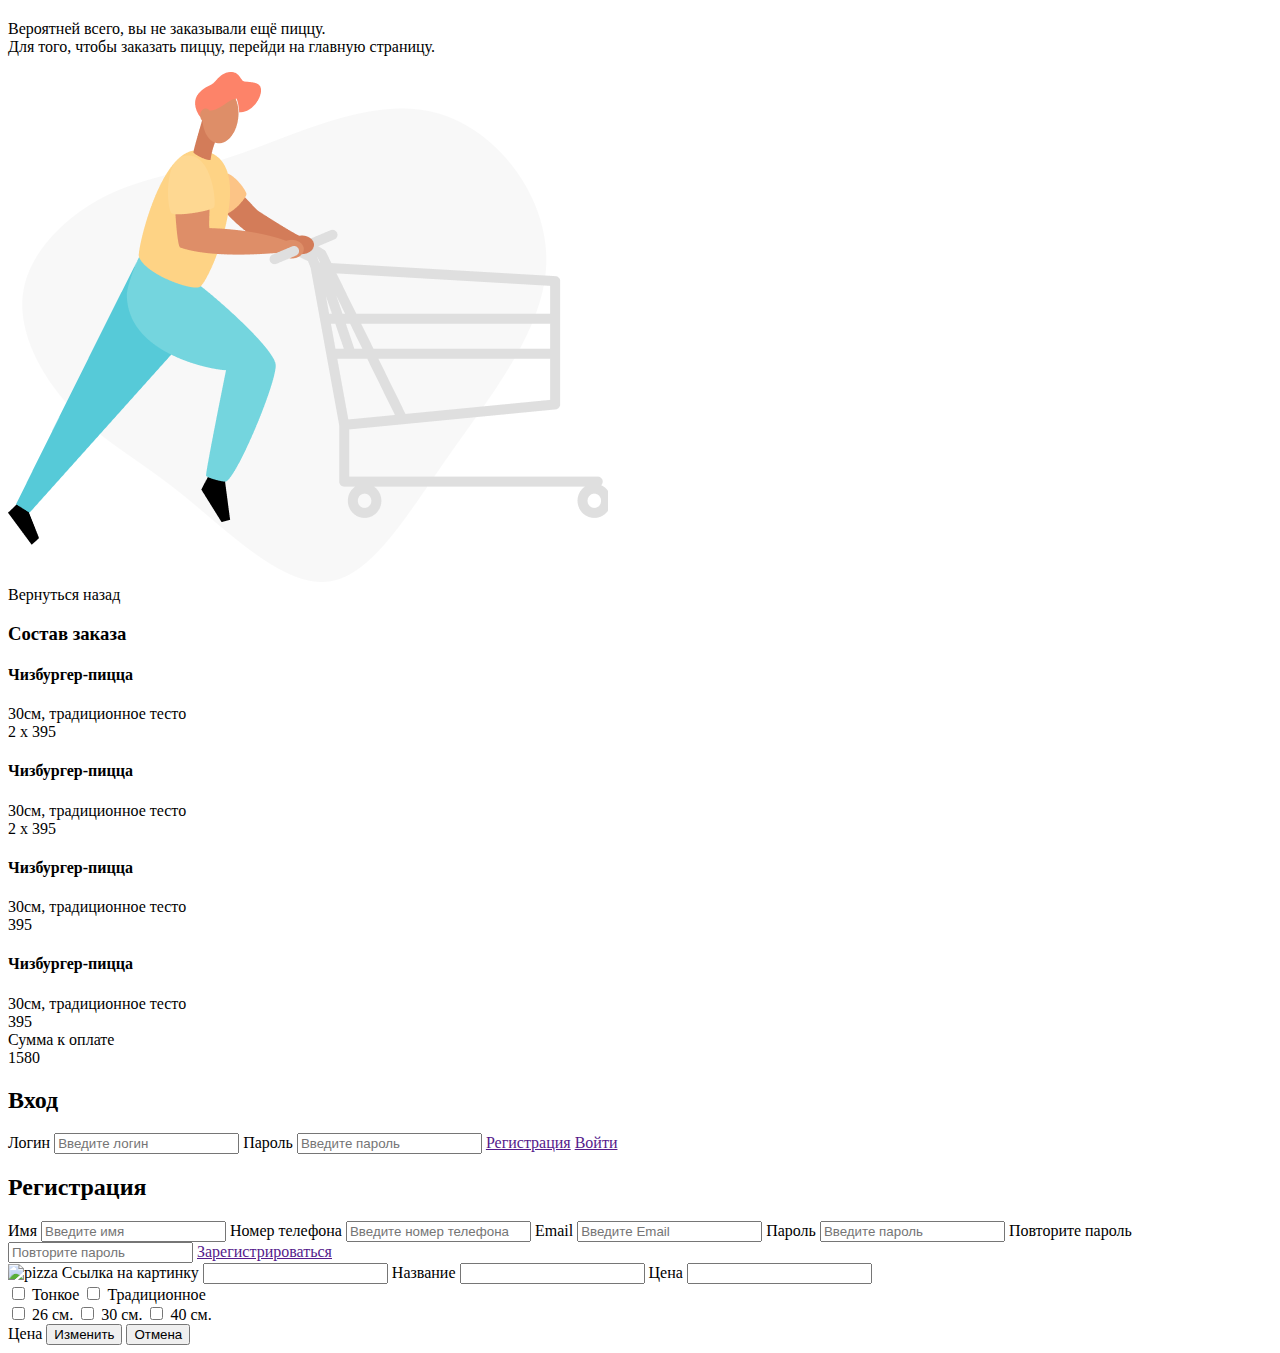
==== commit 3617b61d: "add login form" ====
--- a/app/index.html
+++ b/app/index.html
@@ -16,10 +16,14 @@
 			<h4 class="logo__subtitle">самая вкусная пицца во вселенной</h2>
 		</div>
 	</a>
-	<a href="#" class="user-bar">
-		<div class="user-bar__summ icon-rouble">520</div>
-		<div class="user-bar__cart icon-basket">3</div>
-	</a>
+	<div class="user-bar">
+		<button class="login-btn button">Войти</button>
+		<a href="#" class="cart-btn">
+			<div class="cart-btn__summ icon-rouble">520</div>
+			<div class="cart-btn__cart icon-basket">3</div>
+		</a>
+	</div>
+
 </header>
 
       <main>
@@ -545,6 +549,84 @@
   </div>
 </section>
 
+        <div class="login">
+  <h2 class="login__title">Вход</h2>
+  <form class="login-form" action="">
+    <label class="login-form__label" for="">Логин</label>
+    <input class="login-form__input" type="text" placeholder="Введите логин" />
+    <label class="login-form__label" for="">Пароль</label>
+    <input
+      class="login-form__input login-form__input_last"
+      type="password"
+      placeholder="Введите пароль"
+    />
+    <a class="login-form__register-link" href="">Регистрация</a>
+    <a href="" class="login-form__btn button">Войти</a>
+  </form>
+</div>
+
+<div class="login">
+  <h2 class="login__title">Регистрация</h2>
+  <form class="login-form" action="">
+    <label class="login-form__label" for="">Имя</label>
+    <input class="login-form__input" type="text" placeholder="Введите имя" />
+    <label class="login-form__label" for="">Номер телефона</label>
+    <input
+      class="login-form__input"
+      type="text"
+      placeholder="Введите номер телефона"
+    />
+    <label class="login-form__label" for="">Email</label>
+    <input class="login-form__input" type="text" placeholder="Введите Email" />
+    <label class="login-form__label" for="">Пароль</label>
+    <input
+      class="login-form__input"
+      type="password"
+      placeholder="Введите пароль"
+    />
+    <label class="login-form__label" for="">Повторите пароль</label>
+    <input
+      class="login-form__input"
+      type="password"
+      placeholder="Повторите пароль"
+    />
+    <a href="" class="login-form__btn button">Зарегистрироваться</a>
+  </form>
+</div>
+
+<div class="login">
+  <form action="" class="pizza-form">
+    <img src="" alt="pizza" class="pizza-form__img" />
+    <label for="" class="pizza-form__label">Ссылка на картинку</label>
+    <input type="text" class="pizza-form__img-link input" />
+    <label for="" class="pizza-form__label">Название</label>
+    <input type="text" class="pizza-form__name input" />
+    <label for="" class="pizza-form__label">Цена</label>
+    <input type="text" class="pizza-form__price input" />
+
+    <div class="pizza-form__bases">
+      <input type="checkbox" name="тонкое" id="" />
+      <label for="" class="pizza-form__label">Тонкое</label>
+      <input type="checkbox" name="Традиционное" id="" />
+      <label for="" class="pizza-form__label">Традиционное</label>
+    </div>
+
+    <div class="pizza-form__sizes">
+      <input type="checkbox" name="26 см." id="" />
+      <label for="" class="pizza-form__label">26 см.</label>
+      <input type="checkbox" name="30 см." id="" />
+      <label for="" class="pizza-form__label">30 см.</label>
+      <input type="checkbox" name="40 см." id="" />
+      <label for="" class="pizza-form__label">40 см.</label>
+    </div>
+
+    <label for="" class="pizza-form__label">Цена</label>
+
+    <button class="pizza-form__btn">Изменить</button>
+    <button class="pizza-form__btn">Отмена</button>
+  </form>
+</div>
+
       </main>
       
     </div>
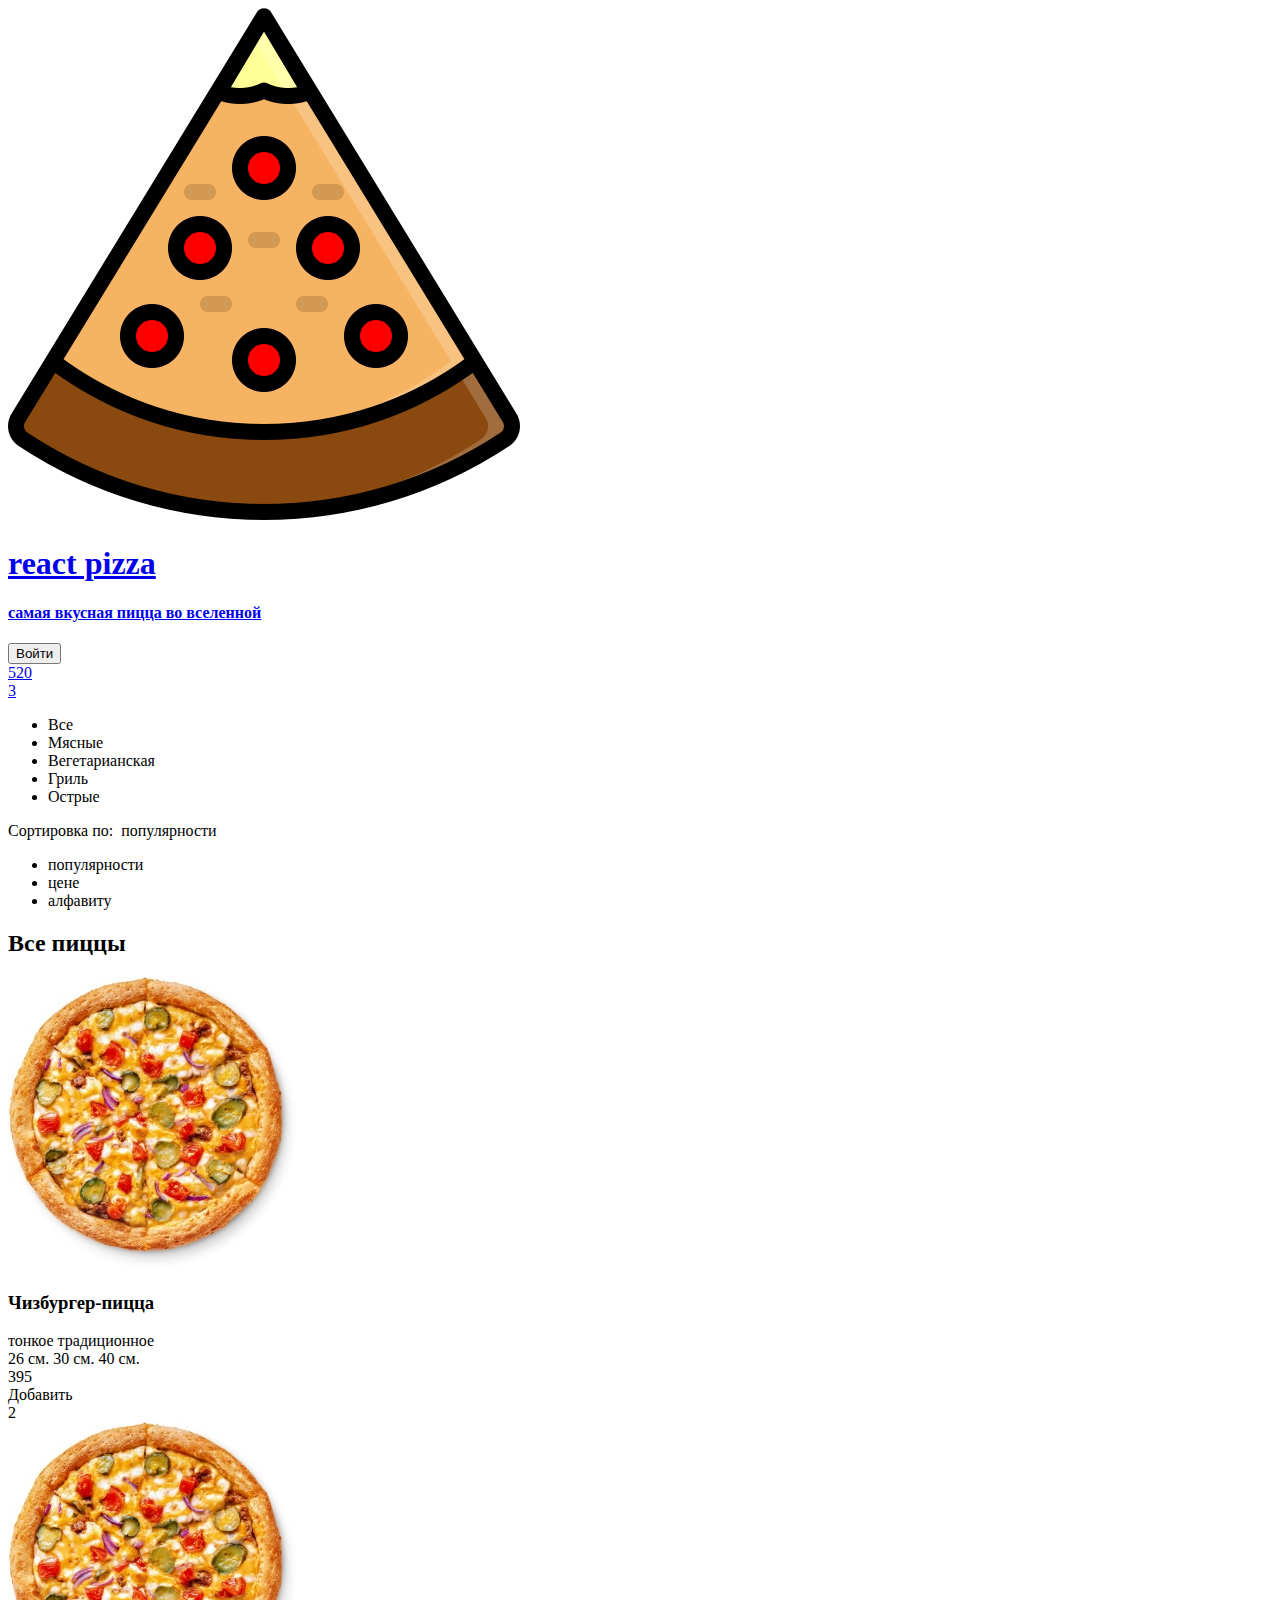
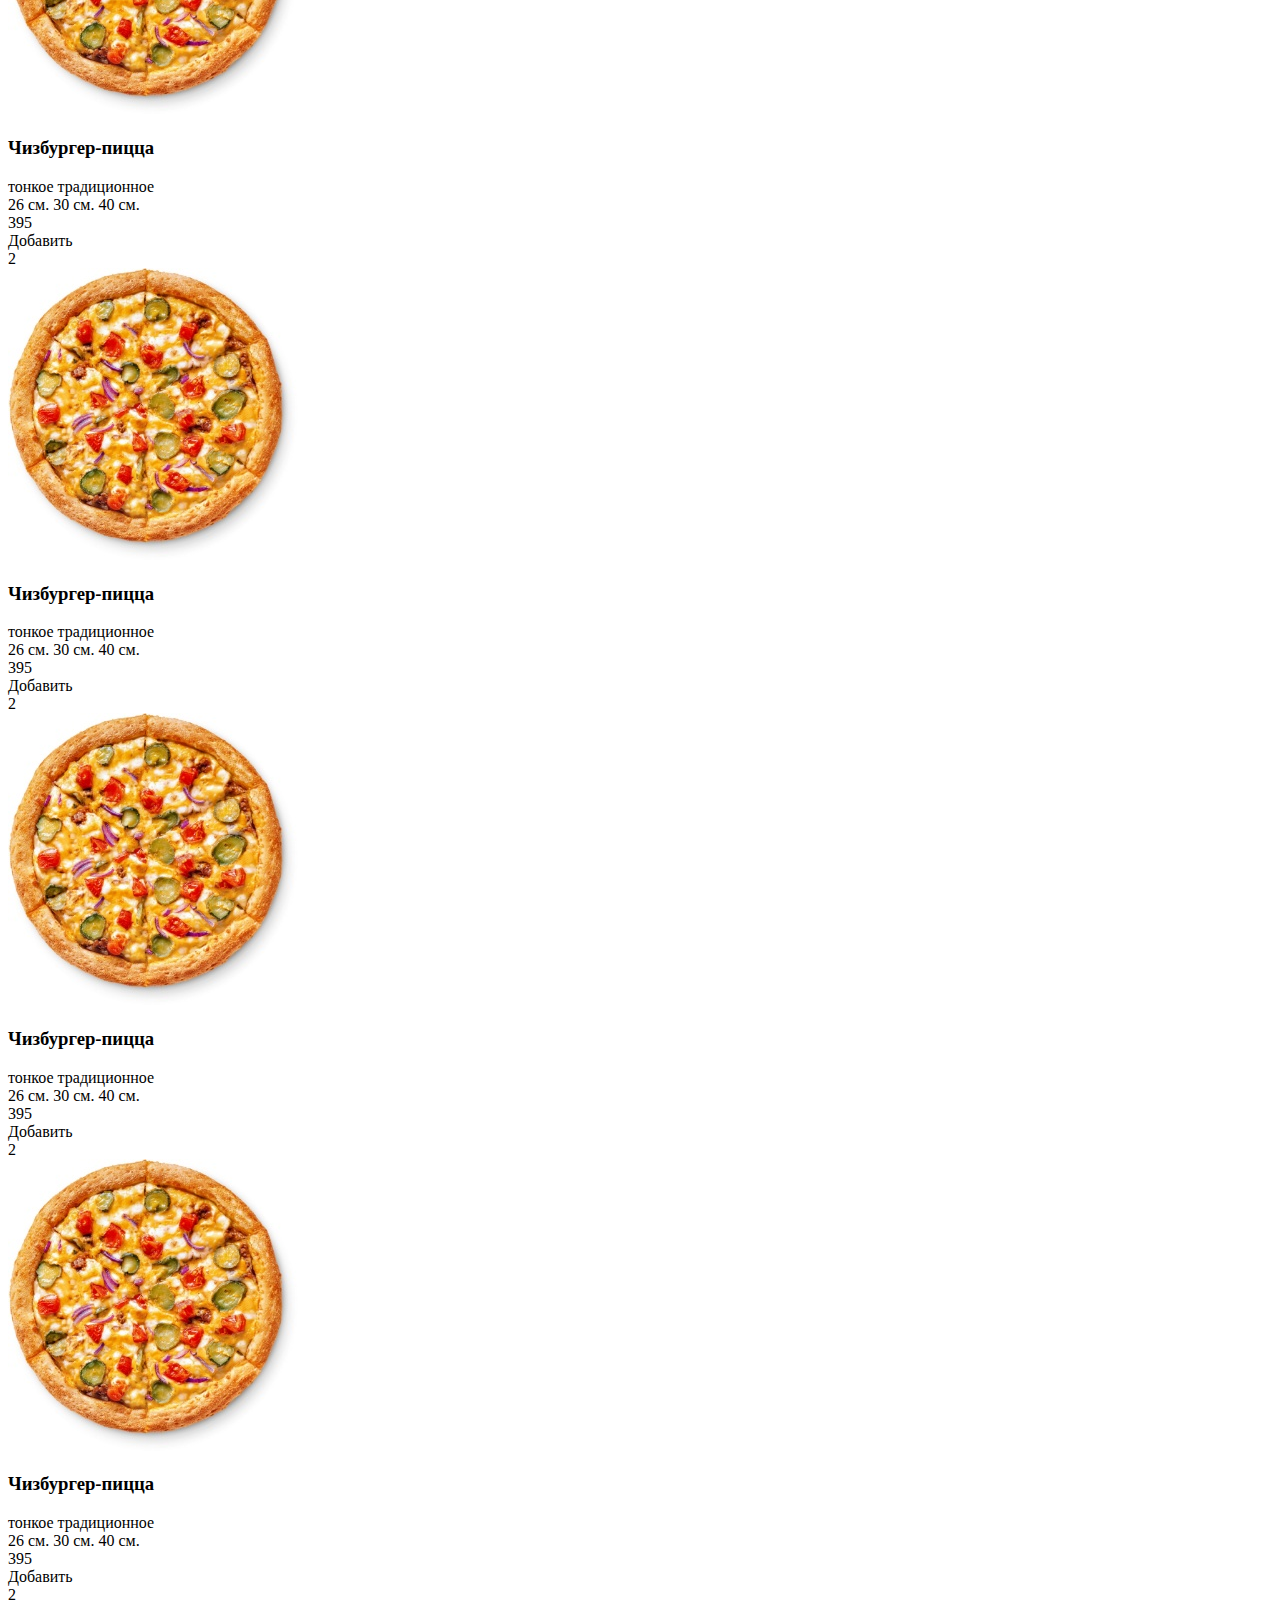
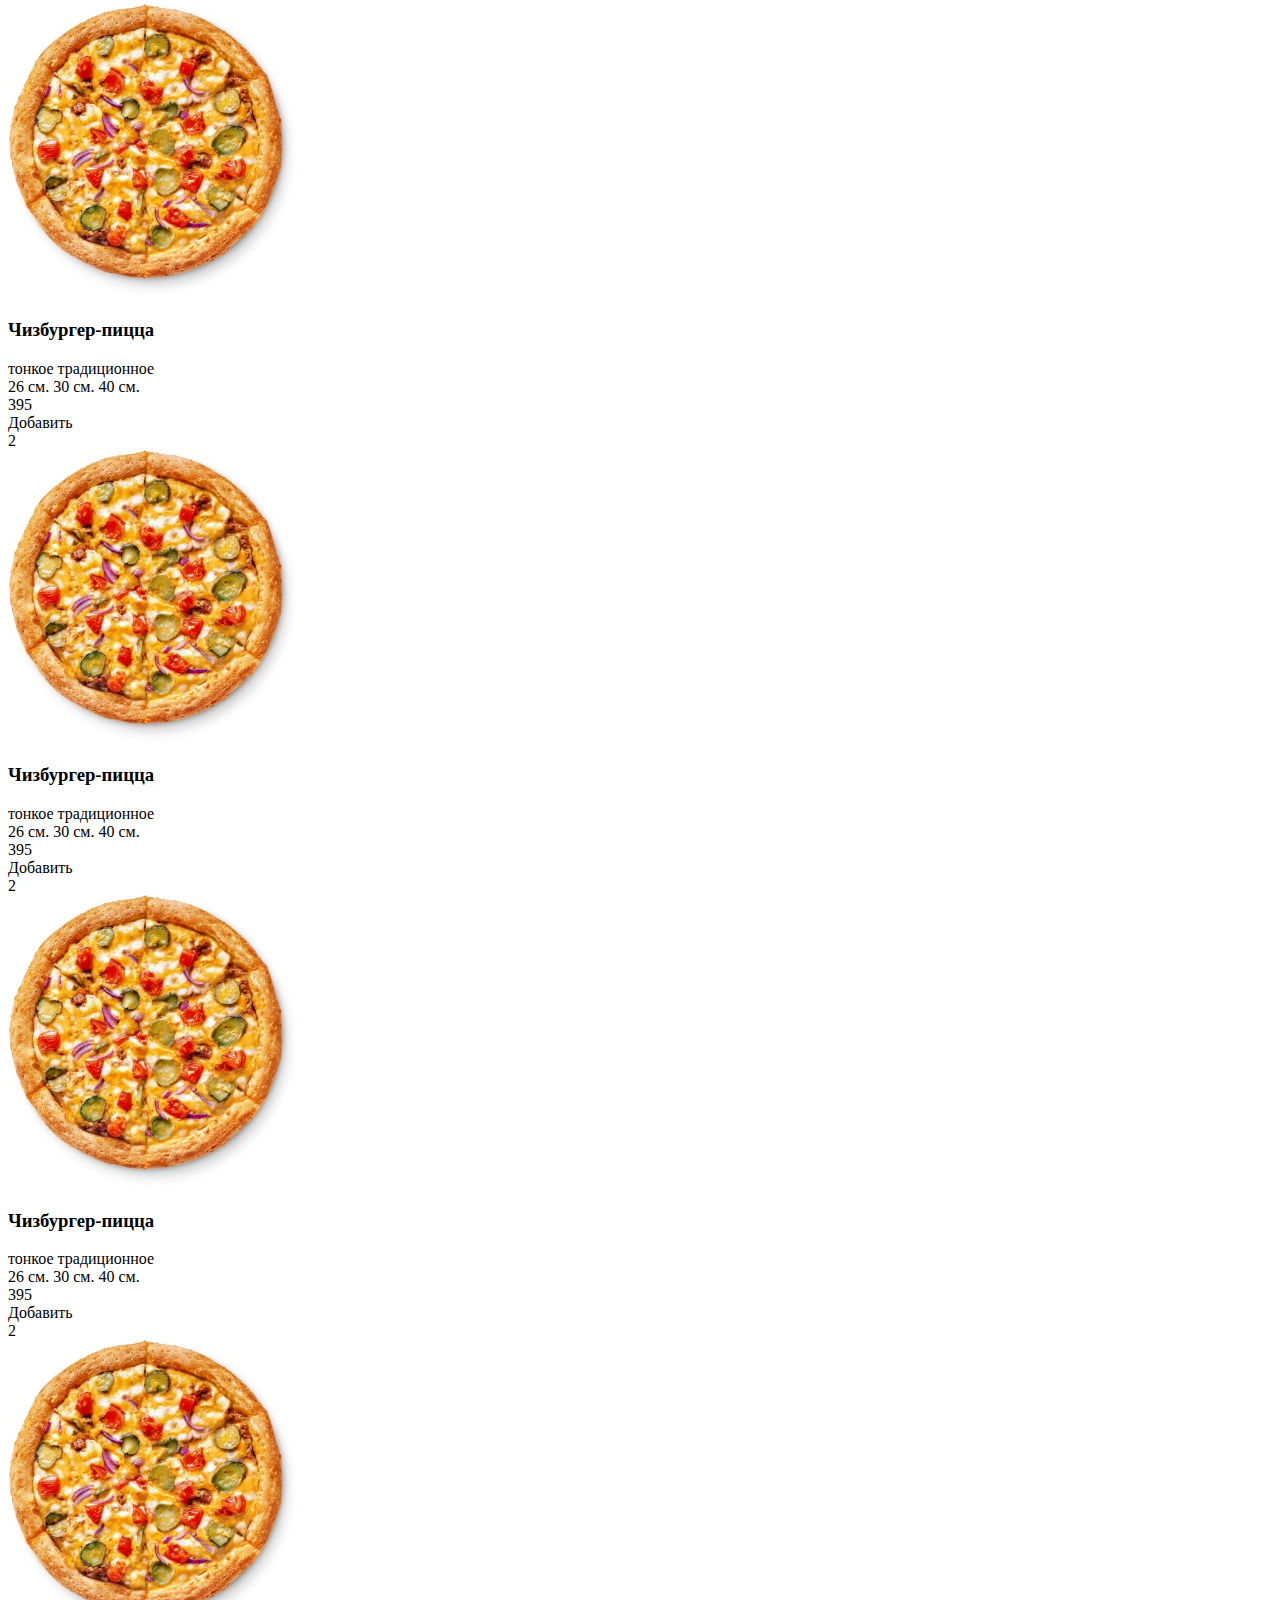
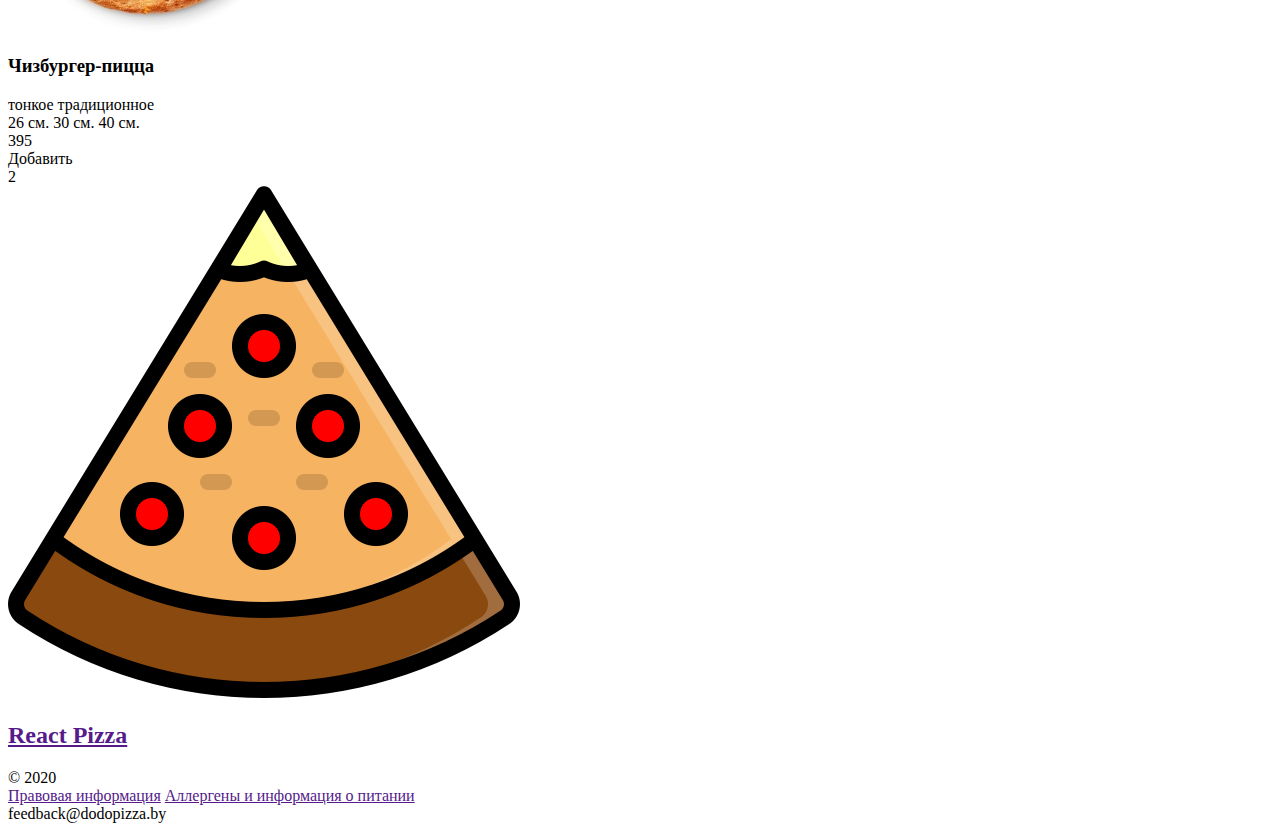
==== commit 5893e85c: "add footer" ====
--- a/app/index.html
+++ b/app/index.html
@@ -7,6 +7,16 @@
     <link rel="stylesheet" href="css/style.min.css" />
   </head>
   <body>
+    <!-- 1 Доделать логин и регистрацию -->
+    <!-- Наверное форму регистрации нужно сделтьа простой -->
+    <!-- а данные пользователь будет заполнять в личном кабинете -->
+
+    <!-- 1.1 Сделать форму для личного кабинета -->
+    <!-- 2 Доделать форму для пиццы -->
+    <!-- 3 Сделать форму для фильтров -->
+    <!-- 4 Сделать форму для сортировки -->
+    <!-- 5 Сделать адаптив -->
+    <!-- 5 Сделать рефакторинг -->
     <div class="container">
       <header class="header">
 	<a href="#" class="logo link">
@@ -367,268 +377,36 @@
   </div>
 </section>
 
-        <section class="cart">
-  <div class="container cart__container">
-    <div class="cart__top-line">
-      <h2 class="cart__title icon-basket">
-        Корзина
-      </h2>
-      <div class="cart__clear icon-trash-empty">
-        Очистить корзину
-      </div>
-    </div>
-
-    <div class="shopping-list cart__shopping-list">
-      <div class="shopping-list__item">
-        <div class="shopping-list__item-descr">
-          <div class="shopping-list__item-img-wrap">
-            <img
-              class="shopping-list__item-img"
-              src="img/content/cheese-pizza.png"
-              alt="pizza"
-            />
-          </div>
-          <div class="shopping-list__item-info">
-            <h3 class="shopping-list__item-name">Сырный цыпленок</h3>
-            <span class="shopping-list__item-base">тонкое тесто, </span>
-            <span class="shopping-list__item-size">26 см.</span>
-          </div>
-        </div>
-        <div class="shopping-list__btns-block">
-          <div class="shopping-list__btn-add icon-minus"></div>
-          <div class="shopping-list__item-count">2</div>
-          <div class="shopping-list__btn-minus icon-plus"></div>
-        </div>
-        <div class="shopping-list__item-price icon-rouble">770</div>
-        <div class="shopping-list__item-delete icon-cancel"></div>
-      </div>
-      <div class="shopping-list__item">
-        <div class="shopping-list__item-descr">
-          <div class="shopping-list__item-img-wrap">
-            <img
-              class="shopping-list__item-img"
-              src="img/content/cheese-pizza.png"
-              alt="pizza"
-            />
-          </div>
-          <div class="shopping-list__item-info">
-            <h3 class="shopping-list__item-name">Сырный цыпленок</h3>
-            <span class="shopping-list__item-base">тонкое тесто, </span>
-            <span class="shopping-list__item-size">26 см.</span>
-          </div>
-        </div>
-        <div class="shopping-list__btns-block">
-          <div class="shopping-list__btn-add icon-minus"></div>
-          <div class="shopping-list__item-count">2</div>
-          <div class="shopping-list__btn-minus icon-plus"></div>
-        </div>
-        <div class="shopping-list__item-price icon-rouble">770</div>
-        <div class="shopping-list__item-delete icon-cancel"></div>
-      </div>
-      <div class="shopping-list__item">
-        <div class="shopping-list__item-descr">
-          <div class="shopping-list__item-img-wrap">
-            <img
-              class="shopping-list__item-img"
-              src="img/content/cheese-pizza.png"
-              alt="pizza"
-            />
-          </div>
-          <div class="shopping-list__item-info">
-            <h3 class="shopping-list__item-name">Сырный цыпленок</h3>
-            <span class="shopping-list__item-base">тонкое тесто, </span>
-            <span class="shopping-list__item-size">26 см.</span>
-          </div>
-        </div>
-        <div class="shopping-list__btns-block">
-          <div class="shopping-list__btn-add icon-minus"></div>
-          <div class="shopping-list__item-count">2</div>
-          <div class="shopping-list__btn-minus icon-plus"></div>
-        </div>
-        <div class="shopping-list__item-price icon-rouble">770</div>
-        <div class="shopping-list__item-delete icon-cancel"></div>
-      </div>
-    </div>
-
-    <div class="cart__details">
-      <div class="cart__total">
-        <span class="cart__total-text">Всего пицц: </span>
-        <span class="cart__total-count">3 шт.</span>
-      </div>
-      <div class="cart__total">
-        <span>Сумма заказа: </span>
-        <span class="cart__total-price icon-rouble">900</span>
-      </div>
-    </div>
-
-    <div class="cart__btns-block">
-      <a href="#" class="cart__btn-back button icon-left-open">
-        Вернуться <span class="cart__btn-back_hidden">назад</span>
-      </a>
-      <a href="#" class="cart__btn-pay button">
-        Оплатить <span class="cart__btn-pay_hidden">сейчас</span>
-      </a>
+        
+        
+        
+        
+      </main>
+      <footer class="footer">
+  <a href="" class="logo link footer__logo">
+    <img class="logo__img" src="img/header/header-logo.png" alt="logo" />
+    <h2 class="logo__title footer__title">React Pizza</h2>
+  </a>
+  <div class="footer-legal">
+    <div class="footer-legal__left-col">
+      <div class="footer-legal__copyright">
+        © 2020
+      </div>
+      <div class="footer-legal__link-list">
+        <a href="" class="footer-legal__link link">Правовая информация</a>
+        <a href="" class="footer-legal__link link"
+          >Аллергены и информация о питании</a
+        >
+      </div>
+    </div>
+    <div class="footer-legal__right-col">
+      <div class="footer-legal__feedback">
+        feedback@dodopizza.by
+      </div>
     </div>
   </div>
-</section>
-
-        <section class="empty-cart">
-  <div class="container empty-cart__container">
-    <h2 class="empty-cart__title">Корзина пуста</h2>
-    <p class="empty-cart__text">
-      Вероятней всего, вы не заказывали ещё пиццу. <br class="empty-cart__br" />
-      Для того, чтобы заказать пиццу, перейди на главную страницу.
-    </p>
-
-    <div class="empty-cart__img-wrap">
-      <img
-        src="img/cart/empty-cart.png"
-        alt="your cart is empty"
-        class="empty-cart__img"
-      />
-    </div>
-    <div class="empty-cart__btn button">Вернуться назад</div>
-  </div>
-</section>
-
-        <section class="checkout">
-  <h3 class="checkout__title">Состав заказа</h3>
-  <div class="checkout__list">
-    <div class="checkout__item">
-      <div class="checkout__item-descr">
-        <h4 class="checkout__item-name">Чизбургер-пицца</h4>
-        <span class="checkout__item-size">30см, </span>
-        <span class="checkout__item-base">традиционное тесто</span>
-      </div>
-      <div class="checkout__item-price icon-rouble">
-        <span class="checkout__item-count">2 x </span>
-        <span class="checkout__item-cost">395</span>
-      </div>
-		</div>
-		<div class="checkout__item">
-      <div class="checkout__item-descr">
-        <h4 class="checkout__item-name">Чизбургер-пицца</h4>
-        <span class="checkout__item-size">30см, </span>
-        <span class="checkout__item-base">традиционное тесто</span>
-      </div>
-      <div class="checkout__item-price icon-rouble">
-        <span class="checkout__item-count">2 x </span>
-        <span class="checkout__item-cost">395</span>
-      </div>
-		</div>
-		<div class="checkout__item">
-      <div class="checkout__item-descr">
-        <h4 class="checkout__item-name">Чизбургер-пицца</h4>
-        <span class="checkout__item-size">30см, </span>
-        <span class="checkout__item-base">традиционное тесто</span>
-      </div>
-      <div class="checkout__item-price icon-rouble">
-        <span class="checkout__item-count"> </span>
-        <span class="checkout__item-cost">395</span>
-      </div>
-		</div>
-		<div class="checkout__item">
-      <div class="checkout__item-descr">
-        <h4 class="checkout__item-name">Чизбургер-пицца</h4>
-        <span class="checkout__item-size">30см, </span>
-        <span class="checkout__item-base">традиционное тесто</span>
-      </div>
-      <div class="checkout__item-price icon-rouble">
-        <span class="checkout__item-count"> </span>
-        <span class="checkout__item-cost">395</span>
-      </div>
-    </div>
-  </div>
-  <div class="checkout__total-price">
-    <div class="checkout__total-price-text">
-      Сумма к оплате
-    </div>
-    <div class="checkout__total-amount icon-rouble">
-      1580
-    </div>
-  </div>
-</section>
-
-        <div class="login">
-  <h2 class="login__title">Вход</h2>
-  <form class="login-form" action="">
-    <label class="login-form__label" for="">Логин</label>
-    <input class="login-form__input" type="text" placeholder="Введите логин" />
-    <label class="login-form__label" for="">Пароль</label>
-    <input
-      class="login-form__input login-form__input_last"
-      type="password"
-      placeholder="Введите пароль"
-    />
-    <a class="login-form__register-link" href="">Регистрация</a>
-    <a href="" class="login-form__btn button">Войти</a>
-  </form>
-</div>
-
-<div class="login">
-  <h2 class="login__title">Регистрация</h2>
-  <form class="login-form" action="">
-    <label class="login-form__label" for="">Имя</label>
-    <input class="login-form__input" type="text" placeholder="Введите имя" />
-    <label class="login-form__label" for="">Номер телефона</label>
-    <input
-      class="login-form__input"
-      type="text"
-      placeholder="Введите номер телефона"
-    />
-    <label class="login-form__label" for="">Email</label>
-    <input class="login-form__input" type="text" placeholder="Введите Email" />
-    <label class="login-form__label" for="">Пароль</label>
-    <input
-      class="login-form__input"
-      type="password"
-      placeholder="Введите пароль"
-    />
-    <label class="login-form__label" for="">Повторите пароль</label>
-    <input
-      class="login-form__input"
-      type="password"
-      placeholder="Повторите пароль"
-    />
-    <a href="" class="login-form__btn button">Зарегистрироваться</a>
-  </form>
-</div>
-
-<div class="login">
-  <form action="" class="pizza-form">
-    <img src="" alt="pizza" class="pizza-form__img" />
-    <label for="" class="pizza-form__label">Ссылка на картинку</label>
-    <input type="text" class="pizza-form__img-link input" />
-    <label for="" class="pizza-form__label">Название</label>
-    <input type="text" class="pizza-form__name input" />
-    <label for="" class="pizza-form__label">Цена</label>
-    <input type="text" class="pizza-form__price input" />
-
-    <div class="pizza-form__bases">
-      <input type="checkbox" name="тонкое" id="" />
-      <label for="" class="pizza-form__label">Тонкое</label>
-      <input type="checkbox" name="Традиционное" id="" />
-      <label for="" class="pizza-form__label">Традиционное</label>
-    </div>
-
-    <div class="pizza-form__sizes">
-      <input type="checkbox" name="26 см." id="" />
-      <label for="" class="pizza-form__label">26 см.</label>
-      <input type="checkbox" name="30 см." id="" />
-      <label for="" class="pizza-form__label">30 см.</label>
-      <input type="checkbox" name="40 см." id="" />
-      <label for="" class="pizza-form__label">40 см.</label>
-    </div>
-
-    <label for="" class="pizza-form__label">Цена</label>
-
-    <button class="pizza-form__btn">Изменить</button>
-    <button class="pizza-form__btn">Отмена</button>
-  </form>
-</div>
-
-      </main>
-      
+</footer>
+
     </div>
 
     <script src="js/scripts.min.js"></script>
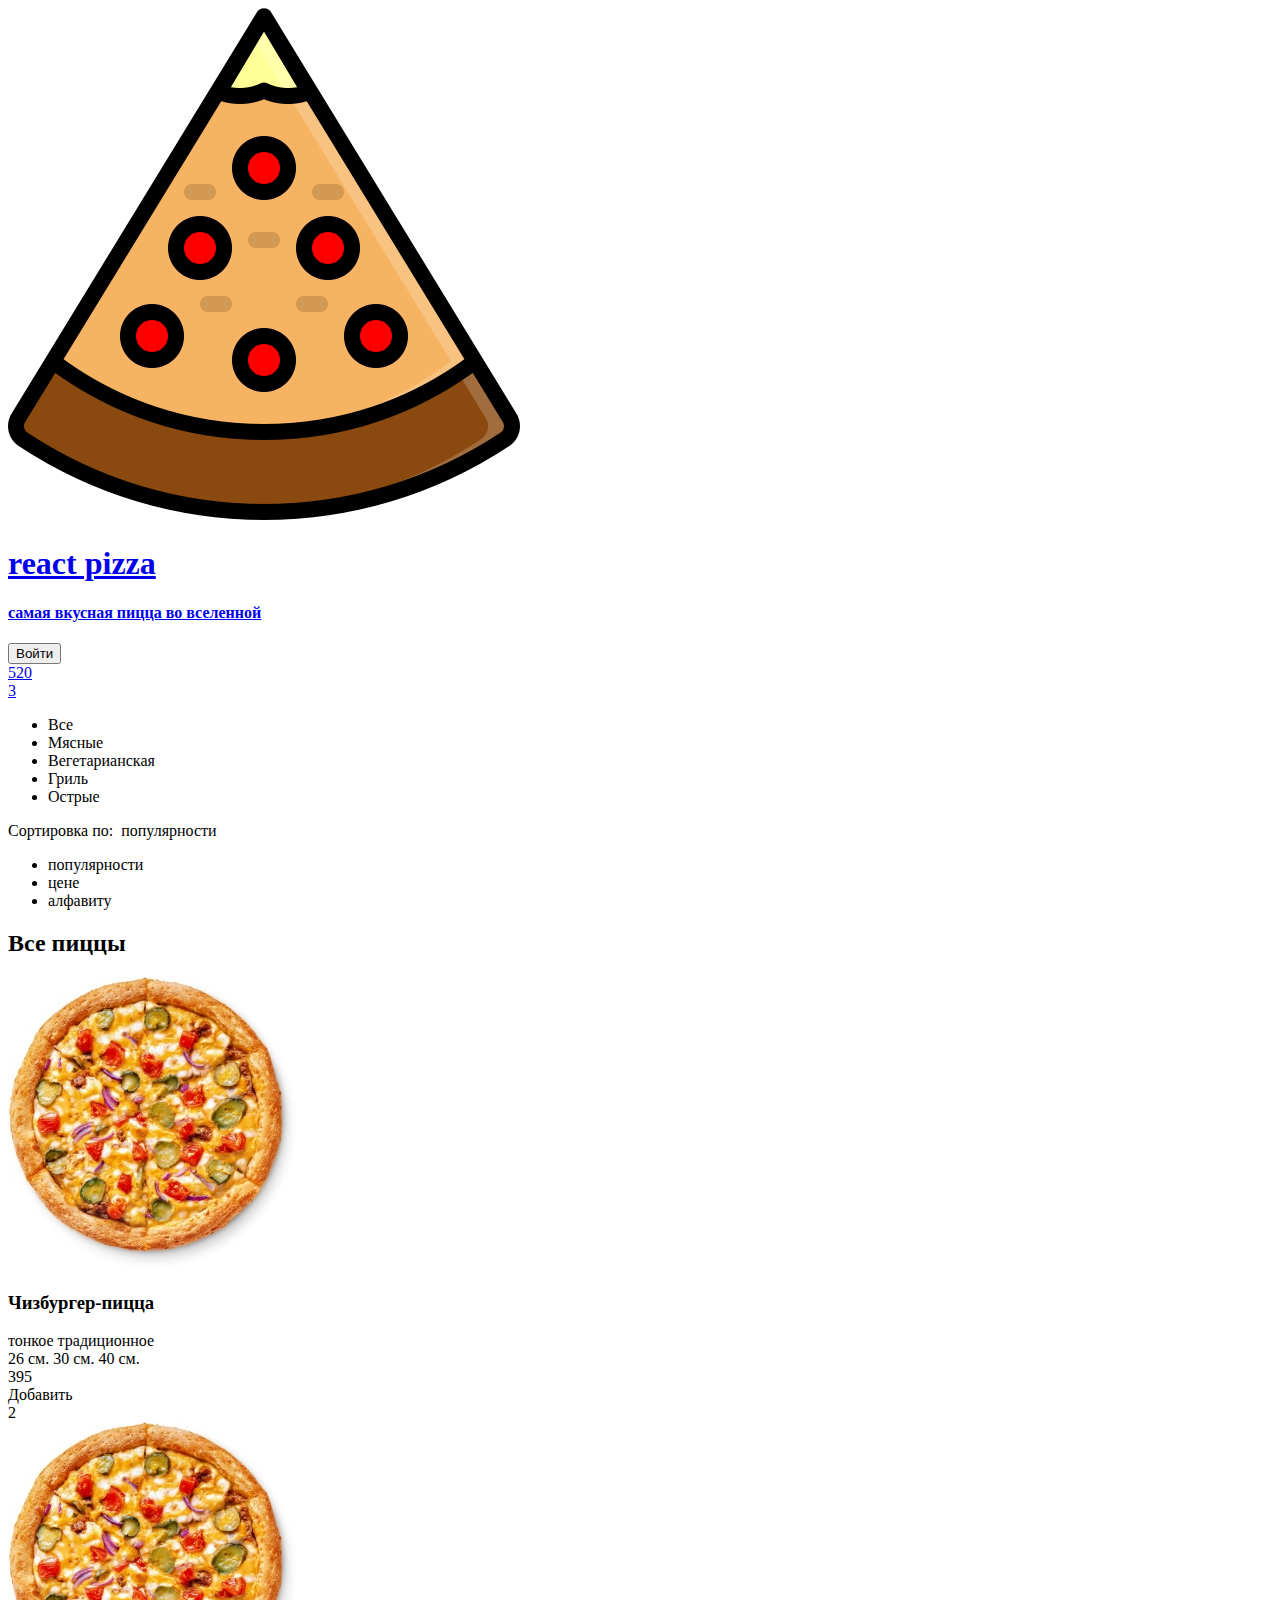
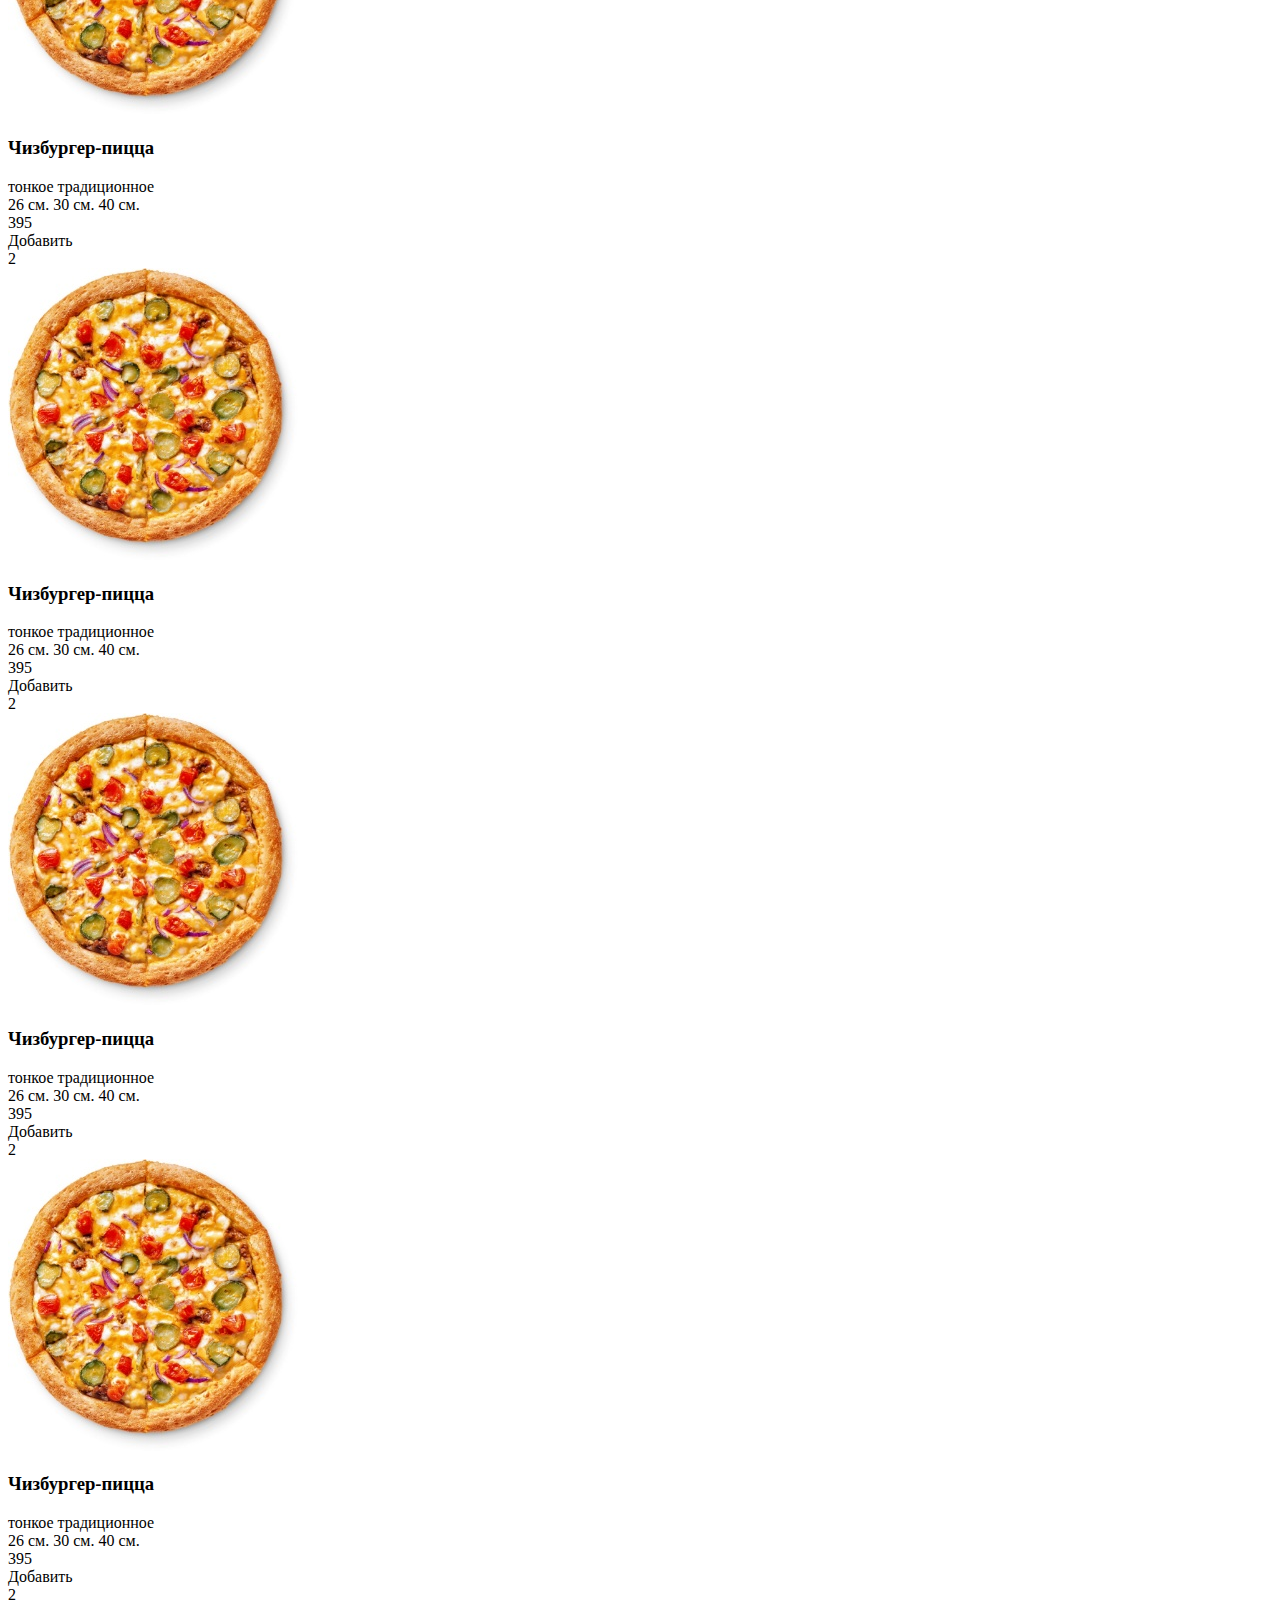
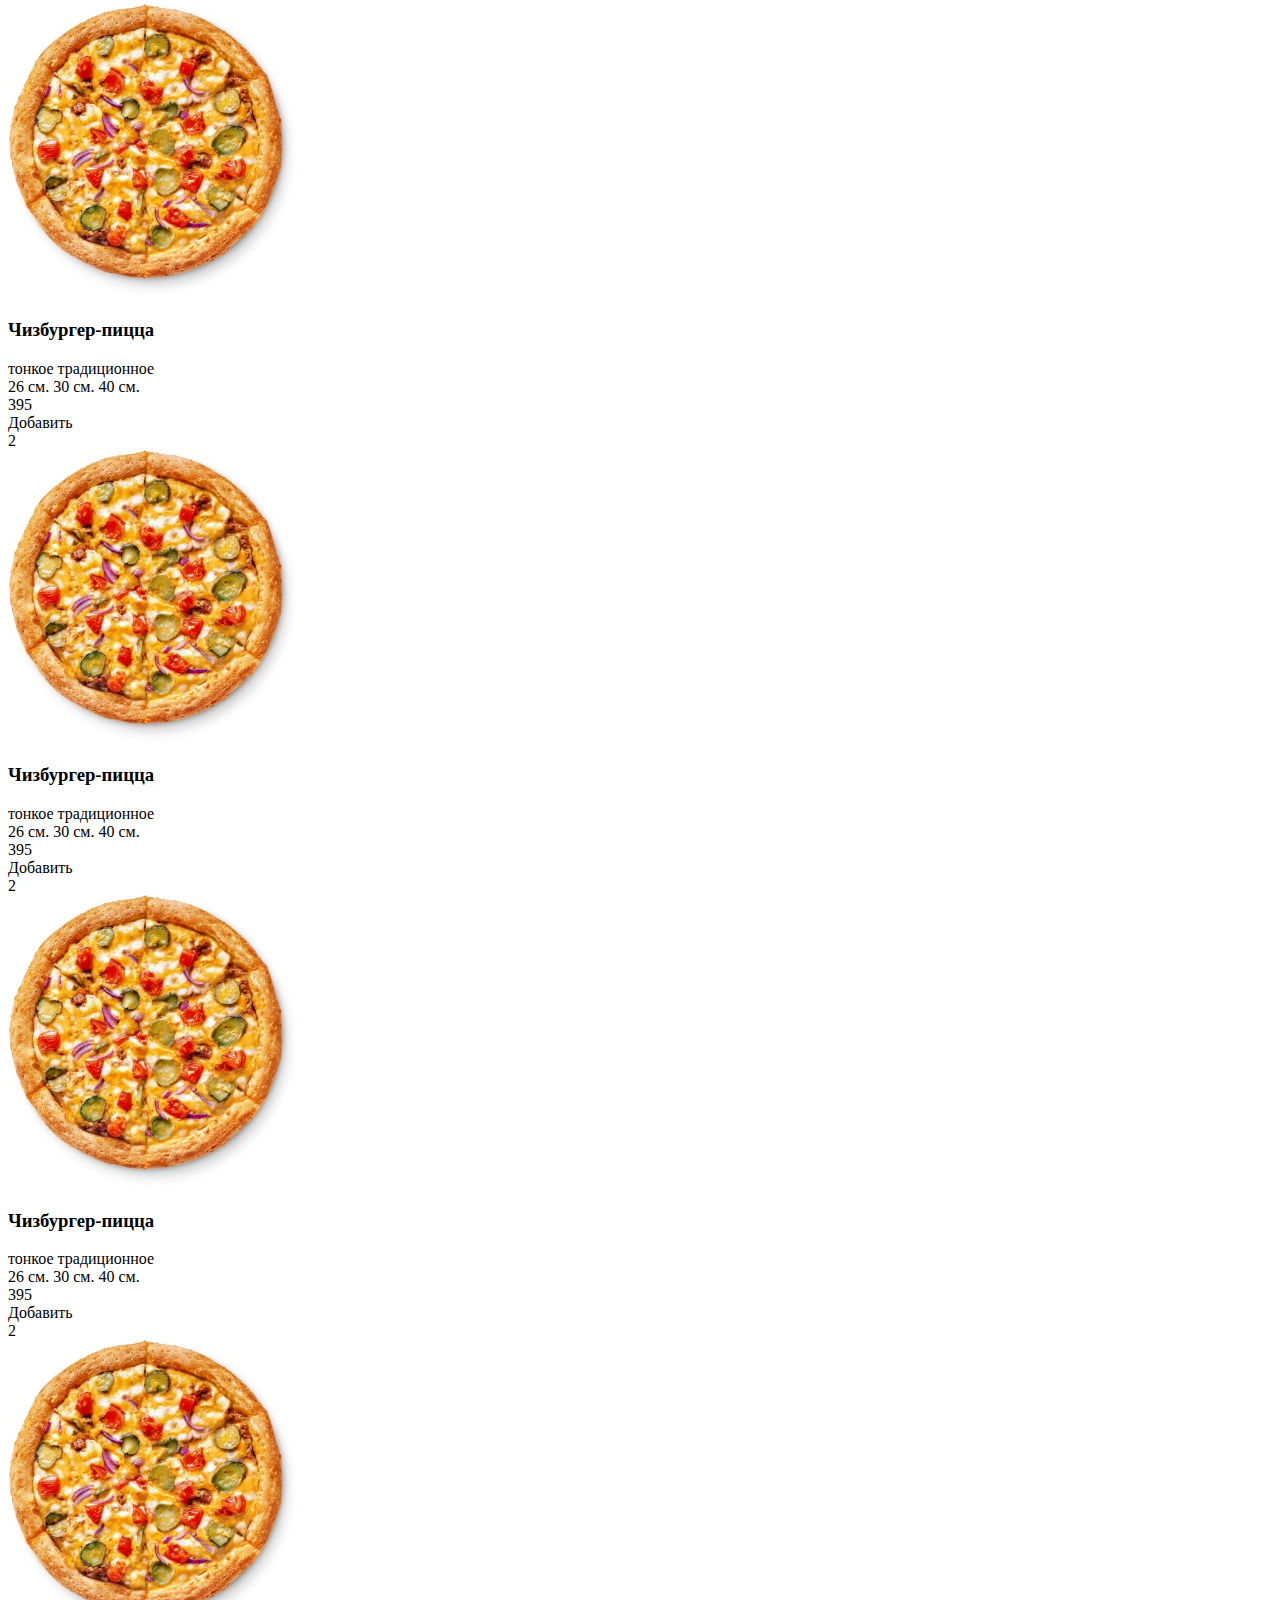
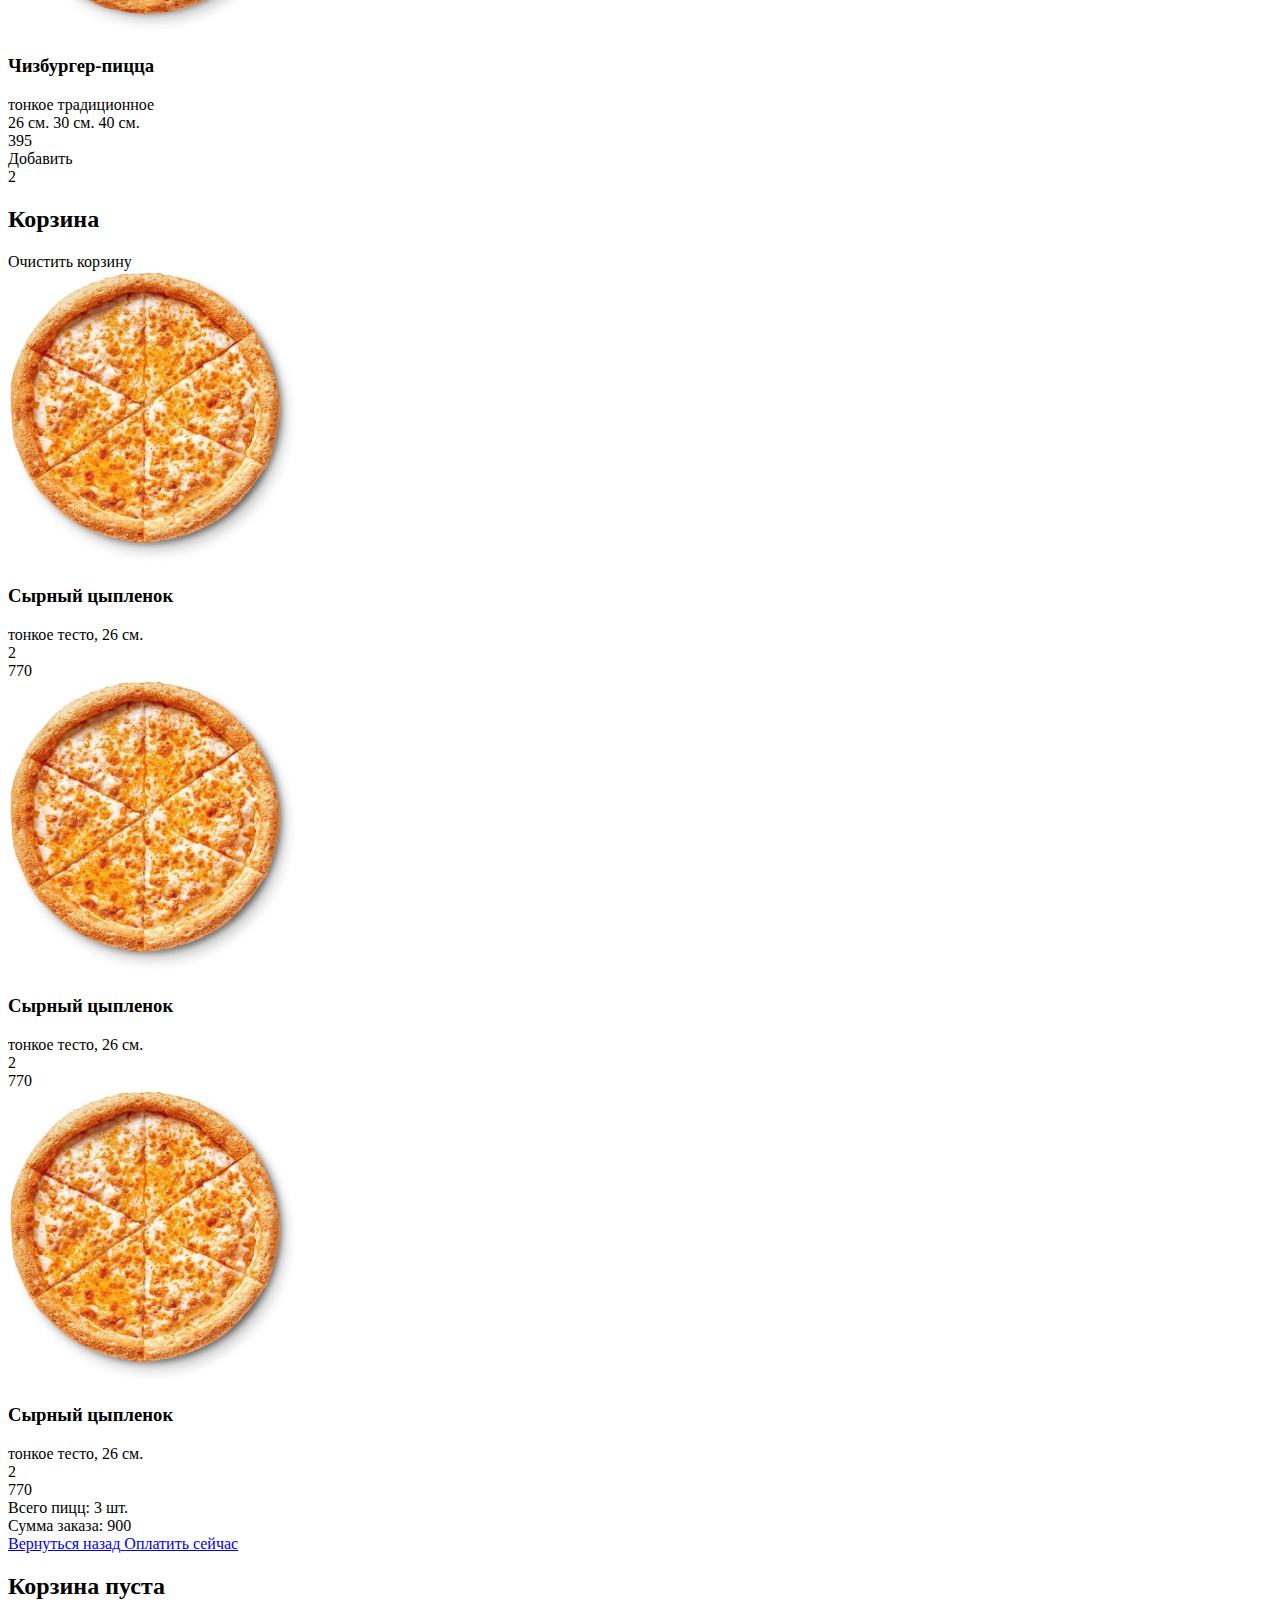
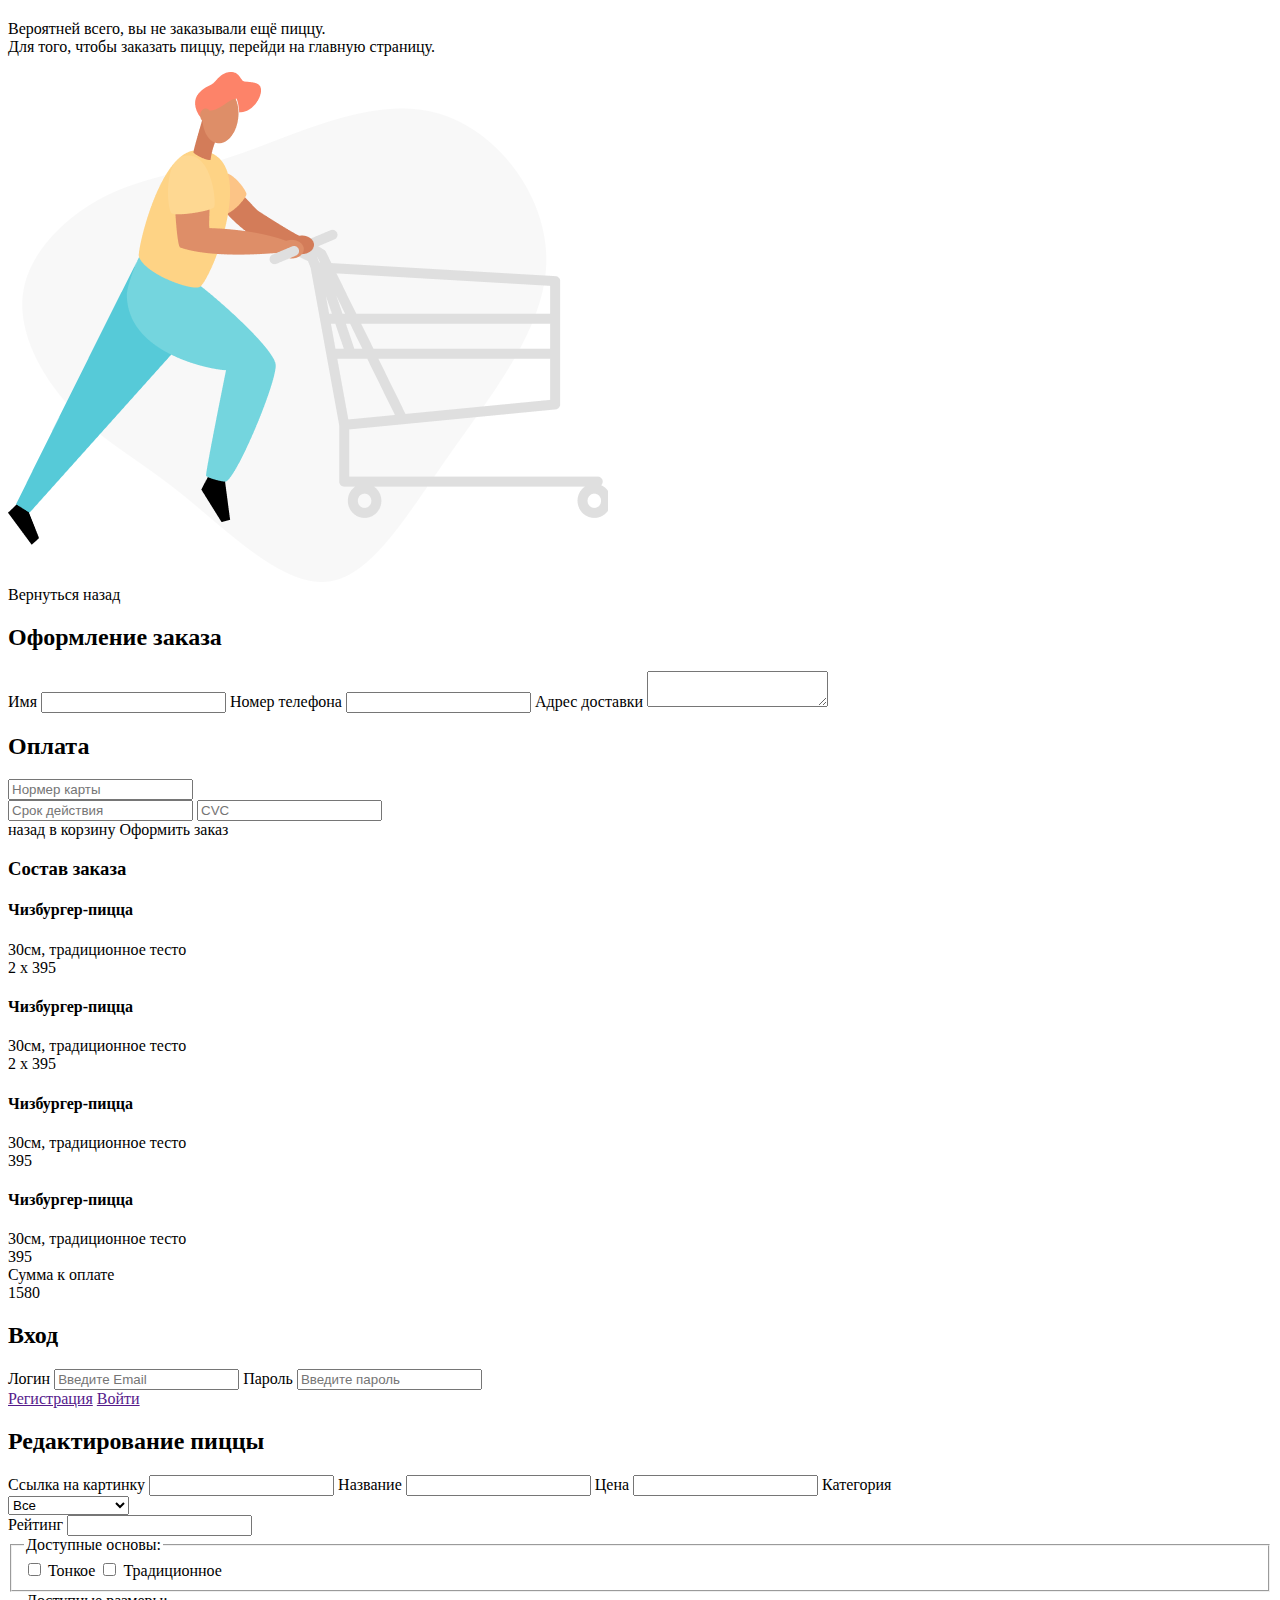
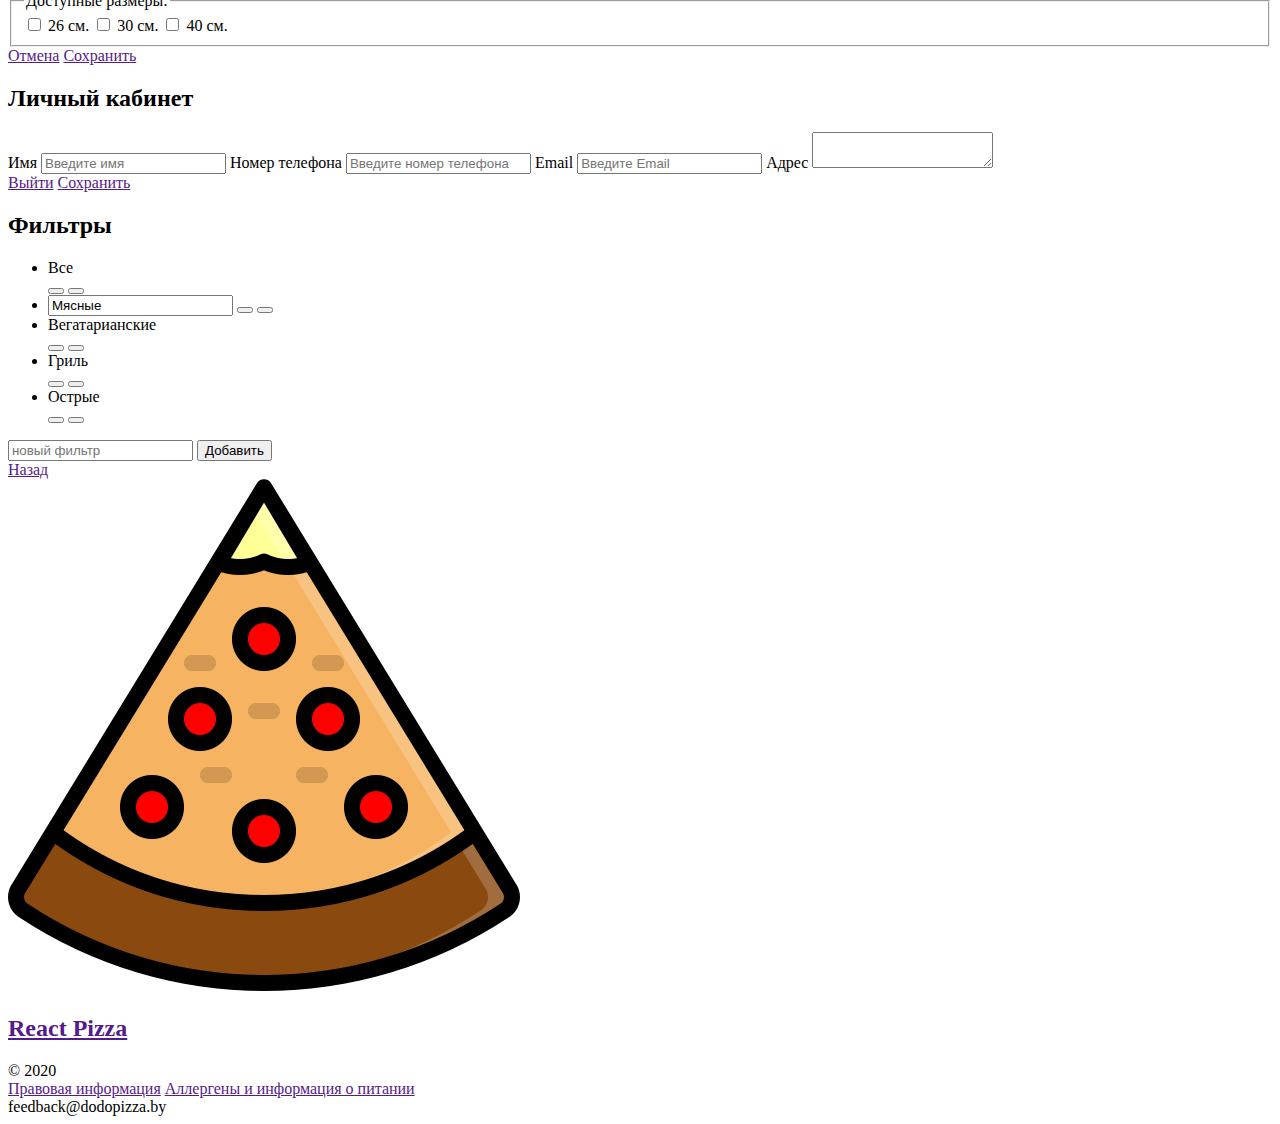
==== commit 13499beb: "add filters and sort form" ====
--- a/app/index.html
+++ b/app/index.html
@@ -7,15 +7,6 @@
     <link rel="stylesheet" href="css/style.min.css" />
   </head>
   <body>
-    <!-- 1 Доделать логин и регистрацию -->
-    <!-- Наверное форму регистрации нужно сделтьа простой -->
-    <!-- а данные пользователь будет заполнять в личном кабинете -->
-
-    <!-- 1.1 Сделать форму для личного кабинета -->
-    <!-- 2 Доделать форму для пиццы -->
-    <!-- 3 Сделать форму для фильтров -->
-    <!-- 4 Сделать форму для сортировки -->
-    <!-- 5 Сделать адаптив -->
     <!-- 5 Сделать рефакторинг -->
     <div class="container">
       <header class="header">
@@ -27,13 +18,12 @@
 		</div>
 	</a>
 	<div class="user-bar">
-		<button class="login-btn button">Войти</button>
+		<button class="login-btn user-bar__login-btn button">Войти</button>
 		<a href="#" class="cart-btn">
 			<div class="cart-btn__summ icon-rouble">520</div>
 			<div class="cart-btn__cart icon-basket">3</div>
 		</a>
 	</div>
-
 </header>
 
       <main>
@@ -377,10 +367,472 @@
   </div>
 </section>
 
-        
-        
-        
-        
+        <section class="cart">
+  <div class="container cart__container">
+    <div class="cart__top-line">
+      <h2 class="cart__title icon-basket">
+        Корзина
+      </h2>
+      <div class="cart__clear icon-trash-empty">
+        Очистить корзину
+      </div>
+    </div>
+
+    <div class="shopping-list cart__shopping-list">
+      <div class="shopping-list__item">
+        <div class="shopping-list__item-descr">
+          <div class="shopping-list__item-img-wrap">
+            <img
+              class="shopping-list__item-img"
+              src="img/content/cheese-pizza.png"
+              alt="pizza"
+            />
+          </div>
+          <div class="shopping-list__item-info">
+            <h3 class="shopping-list__item-name">Сырный цыпленок</h3>
+            <span class="shopping-list__item-base">тонкое тесто, </span>
+            <span class="shopping-list__item-size">26 см.</span>
+          </div>
+        </div>
+        <div class="shopping-list__btns-block">
+          <div class="shopping-list__btn-add icon-minus"></div>
+          <div class="shopping-list__item-count">2</div>
+          <div class="shopping-list__btn-minus icon-plus"></div>
+        </div>
+        <div class="shopping-list__item-price icon-rouble">770</div>
+        <div class="shopping-list__item-delete icon-cancel"></div>
+      </div>
+      <div class="shopping-list__item">
+        <div class="shopping-list__item-descr">
+          <div class="shopping-list__item-img-wrap">
+            <img
+              class="shopping-list__item-img"
+              src="img/content/cheese-pizza.png"
+              alt="pizza"
+            />
+          </div>
+          <div class="shopping-list__item-info">
+            <h3 class="shopping-list__item-name">Сырный цыпленок</h3>
+            <span class="shopping-list__item-base">тонкое тесто, </span>
+            <span class="shopping-list__item-size">26 см.</span>
+          </div>
+        </div>
+        <div class="shopping-list__btns-block">
+          <div class="shopping-list__btn-add icon-minus"></div>
+          <div class="shopping-list__item-count">2</div>
+          <div class="shopping-list__btn-minus icon-plus"></div>
+        </div>
+        <div class="shopping-list__item-price icon-rouble">770</div>
+        <div class="shopping-list__item-delete icon-cancel"></div>
+      </div>
+      <div class="shopping-list__item">
+        <div class="shopping-list__item-descr">
+          <div class="shopping-list__item-img-wrap">
+            <img
+              class="shopping-list__item-img"
+              src="img/content/cheese-pizza.png"
+              alt="pizza"
+            />
+          </div>
+          <div class="shopping-list__item-info">
+            <h3 class="shopping-list__item-name">Сырный цыпленок</h3>
+            <span class="shopping-list__item-base">тонкое тесто, </span>
+            <span class="shopping-list__item-size">26 см.</span>
+          </div>
+        </div>
+        <div class="shopping-list__btns-block">
+          <div class="shopping-list__btn-add icon-minus"></div>
+          <div class="shopping-list__item-count">2</div>
+          <div class="shopping-list__btn-minus icon-plus"></div>
+        </div>
+        <div class="shopping-list__item-price icon-rouble">770</div>
+        <div class="shopping-list__item-delete icon-cancel"></div>
+      </div>
+    </div>
+
+    <div class="cart__details">
+      <div class="cart__total">
+        <span class="cart__total-text">Всего пицц: </span>
+        <span class="cart__total-count">3 шт.</span>
+      </div>
+      <div class="cart__total">
+        <span>Сумма заказа: </span>
+        <span class="cart__total-price icon-rouble">900</span>
+      </div>
+    </div>
+
+    <div class="cart__btns-block">
+      <a href="#" class="button_btn-back button icon-left-open">
+        Вернуться <span class="button_btn-back_hidden">назад</span>
+      </a>
+      <a href="#" class="button_btn-pay button">
+        Оплатить <span class="button_btn-pay_hidden">сейчас</span>
+      </a>
+    </div>
+  </div>
+</section>
+
+        <section class="empty-cart">
+  <div class="container empty-cart__container">
+    <h2 class="empty-cart__title">Корзина пуста</h2>
+    <p class="empty-cart__text">
+      Вероятней всего, вы не заказывали ещё пиццу. <br class="empty-cart__br" />
+      Для того, чтобы заказать пиццу, перейди на главную страницу.
+    </p>
+
+    <div class="empty-cart__img-wrap">
+      <img
+        src="img/cart/empty-cart.png"
+        alt="your cart is empty"
+        class="empty-cart__img"
+      />
+    </div>
+    <div class="empty-cart__btn button">Вернуться назад</div>
+  </div>
+</section>
+
+        <section class="ordering">
+  <div class="container ordering__container">
+    <h2 class="ordering__title">Оформление заказа</h2>
+    <div class="ordering__content">
+      <div class="ordering__left-col">
+        <div class="delivery ordering__delivery">
+          <form class="delivery__form">
+            <label class="delivery__label">Имя</label>
+            <input type="text" class="delivery__input input" />
+            <label class="delivery__label">Номер телефона</label>
+            <input type="text" class="delivery__input input" />
+            <label class="delivery__label">Адрес доставки</label>
+            <textarea class="delivery__textarea input"></textarea>
+          </form>
+        </div>
+        <div class="payment">
+          <h2 class="payment__title">Оплата</h2>
+          <form class="payment__form">
+            <input
+              type="text"
+              class="payment__input payment__input_number input"
+              placeholder="Нормер карты"
+            />
+
+            <div class="payment__row">
+              <input
+                type="text"
+                class="payment__input payment__input_validity input"
+                placeholder="Срок действия"
+              />
+              <input
+                type="text"
+                class="payment__input payment__input_cvc input"
+                placeholder="CVC"
+              />
+            </div>
+
+            <div class="payment__btns">
+              <a class="button_btn-back button">
+                <span class="button_btn-back_hidden">назад</span>
+                в корзину
+              </a>
+              <a class="button_btn-pay button"
+                >Оформить
+                <span class="button_btn-back_hidden">заказ</span>
+              </a>
+            </div>
+          </form>
+        </div>
+      </div>
+      <div class="ordering__right-col">
+        <div class="checkout">
+          <h3 class="checkout__title">Состав заказа</h3>
+          <div class="checkout__list">
+            <div class="checkout__item">
+              <div class="checkout__item-descr">
+                <h4 class="checkout__item-name">Чизбургер-пицца</h4>
+                <span class="checkout__item-size">30см, </span>
+                <span class="checkout__item-base">традиционное тесто</span>
+              </div>
+              <div class="checkout__item-price icon-rouble">
+                <span class="checkout__item-count">2 x </span>
+                <span class="checkout__item-cost">395</span>
+              </div>
+            </div>
+            <div class="checkout__item">
+              <div class="checkout__item-descr">
+                <h4 class="checkout__item-name">Чизбургер-пицца</h4>
+                <span class="checkout__item-size">30см, </span>
+                <span class="checkout__item-base">традиционное тесто</span>
+              </div>
+              <div class="checkout__item-price icon-rouble">
+                <span class="checkout__item-count">2 x </span>
+                <span class="checkout__item-cost">395</span>
+              </div>
+            </div>
+            <div class="checkout__item">
+              <div class="checkout__item-descr">
+                <h4 class="checkout__item-name">Чизбургер-пицца</h4>
+                <span class="checkout__item-size">30см, </span>
+                <span class="checkout__item-base">традиционное тесто</span>
+              </div>
+              <div class="checkout__item-price icon-rouble">
+                <span class="checkout__item-count"> </span>
+                <span class="checkout__item-cost">395</span>
+              </div>
+            </div>
+            <div class="checkout__item">
+              <div class="checkout__item-descr">
+                <h4 class="checkout__item-name">Чизбургер-пицца</h4>
+                <span class="checkout__item-size">30см, </span>
+                <span class="checkout__item-base">традиционное тесто</span>
+              </div>
+              <div class="checkout__item-price icon-rouble">
+                <span class="checkout__item-count"> </span>
+                <span class="checkout__item-cost">395</span>
+              </div>
+            </div>
+          </div>
+          <div class="checkout__total-price">
+            <div class="checkout__total-price-text">
+              Сумма к оплате
+            </div>
+            <div class="checkout__total-amount icon-rouble">
+              1580
+            </div>
+          </div>
+        </div>
+      </div>
+    </div>
+  </div>
+</section>
+
+        <div class="login">
+  <div class="container login__container">
+    <h2 class="login__title">Вход</h2>
+    <form class="login-form" action="">
+      <div class="login-form__inputs">
+        <label class="login-form__label" for="">Логин</label>
+        <input
+          class="login-form__input input"
+          type="text"
+          placeholder="Введите Email"
+        />
+        <label class="login-form__label" for="">Пароль</label>
+        <input
+          class="login-form__input login-form__input_last input"
+          type="password"
+          placeholder="Введите пароль"
+        />
+      </div>
+      <div class="login-form__btns">
+        <a href="" class="login-form__reg-btn login-btn button">Регистрация</a>
+        <a href="" class="login-form__log-btn login-btn button">Войти</a>
+      </div>
+    </form>
+  </div>
+</div>
+
+
+
+        <div class="edit-pizza">
+  <div class="container edit-pizza__container">
+    <h2 class="edit-pizza__title">Редактирование пиццы</h2>
+    <form action="" class="pizza-form">
+      <label for="" class="pizza-form__label">Ссылка на картинку</label>
+      <input type="text" class="pizza-form__input input" />
+      <label for="" class="pizza-form__label">Название</label>
+      <input type="text" class="pizza-form__input input" />
+      <label for="" class="pizza-form__label">Цена</label>
+      <input type="text" class="pizza-form__input input" />
+
+      <label for="" class="pizza-form__label">Категория</label>
+      <!-- <input type="text" class="pizza-form__input input" /> -->
+
+      <div class="pizza-form__select-wrap">
+        <select class="select" name="filters">
+          <option value="Все"> Все </option>
+          <option value="Мясные"> Мясные </option>
+          <option value="Вегатарианские"> Вегатарианские </option>
+          <option value="Гриль"> Гриль </option>
+          <option value="Острые"> Острые </option>
+        </select>
+      </div>
+
+      <label for="" class="pizza-form__label">Рейтинг</label>
+      <input type="text" class="pizza-form__input input" />
+
+      <fieldset class="pizza-form__bases">
+        <legend class="pizza-form__legend">Доступные основы:</legend>
+        <input
+          class="pizza-form__checkbox visually-hidden"
+          type="checkbox"
+          name="тонкое"
+          id="base-thin"
+        />
+        <label for="base-thin" class="pizza-form__ch-b-label">Тонкое</label>
+        <input
+          class="pizza-form__checkbox visually-hidden"
+          type="checkbox"
+          name="Традиционное"
+          id="base-traditional"
+        />
+        <label for="base-traditional" class="pizza-form__ch-b-label"
+          >Традиционное</label
+        >
+      </fieldset>
+
+      <fieldset class="pizza-form__sizes">
+        <legend class="pizza-form__legend">Доступные размеры:</legend>
+        <input
+          class="pizza-form__checkbox visually-hidden"
+          type="checkbox"
+          name="26 см."
+          id="size-26"
+        />
+        <label for="size-26" class="pizza-form__ch-b-label">26 см.</label>
+        <input
+          class="pizza-form__checkbox visually-hidden"
+          type="checkbox"
+          name="30 см."
+          id="size-30"
+        />
+        <label for="size-30" class="pizza-form__ch-b-label">30 см.</label>
+        <input
+          class="pizza-form__checkbox visually-hidden"
+          type="checkbox"
+          name="40 см."
+          id="size-40"
+        />
+        <label for="size-40" class="pizza-form__ch-b-label">40 см.</label>
+      </fieldset>
+
+      <div class="pizza-form__btns">
+        <a href="" class="pizza-form__cansel-btn login-btn button">Отмена</a>
+        <a href="" class="pizza-form__save-btn login-btn button">Сохранить</a>
+      </div>
+    </form>
+  </div>
+</div>
+
+        <div class="profile">
+  <div class="container profile__container">
+    <h2 class="profile__title">Личный кабинет</h2>
+    <form class="profile-form" action="">
+      <label class="profile-form__label" for="">Имя</label>
+      <input
+        class="profile-form__input input"
+        type="text"
+        placeholder="Введите имя"
+      />
+      <label class="profile-form__label" for="">Номер телефона</label>
+      <input
+        class="profile-form__input input"
+        type="text"
+        placeholder="Введите номер телефона"
+      />
+      <label class="profile-form__label" for="">Email</label>
+      <input
+        class="profile-form__input input"
+        type="text"
+        placeholder="Введите Email"
+      />
+      <label class="profile-form__label" for="">Адрес</label>
+      <textarea
+        class="profile-form__textarea input"
+        placeholder="Введите ваш адрес"
+      >
+      </textarea>
+
+      <div class="profile-form__btns">
+        <a href="" class="profile-form__btn login-btn button">Выйти</a>
+        <a href="" class="profile-form__btn login-btn button">Сохранить</a>
+      </div>
+    </form>
+  </div>
+</div>
+
+        <div class="filters">
+  <div class="container filters__container">
+    <h2 class="filters__title">Фильтры</h2>
+    <form class="filters-form" action="">
+      <!-- <label class="filters-form__label" for="">Фильтры:</label> -->
+
+      <ul class="filters-list">
+        <li class="filters-list__item">
+          <div class="filters-list__item-text">
+            Все
+          </div>
+          <div class="filters-list__btns-block">
+            <button class="filters-list__btn icon-pencil"></button>
+            <button class="filters-list__btn icon-trash-empty"></button>
+          </div>
+        </li>
+        <li class="filters-list__item">
+          <!-- <div class="filters-list__item-text">
+            Мясные
+          </div>
+          <div class="filters-list__btns-block">
+            <button class="filters-list__btn icon-trash-empty"></button>
+            <button class="filters-list__btn icon-pencil"></button>
+          </div> -->
+          <input
+            class="filters-form__input filters-form__input_edit input"
+            type="text"
+            value="Мясные"
+          />
+          <button
+            class="filters-form__btn filters-form__btn_save icon-floppy"
+          ></button>
+          <button
+            class="filters-form__btn filters-form__btn_save icon-cancel"
+          ></button>
+        </li>
+        <li class="filters-list__item">
+          <div class="filters-list__item-text">
+            Вегатарианские
+          </div>
+          <div class="filters-list__btns-block">
+            <button class="filters-list__btn icon-pencil"></button>
+            <button class="filters-list__btn icon-trash-empty"></button>
+          </div>
+        </li>
+        <li class="filters-list__item">
+          <div class="filters-list__item-text">
+            Гриль
+          </div>
+          <div class="filters-list__btns-block">
+            <button class="filters-list__btn icon-pencil"></button>
+            <button class="filters-list__btn icon-trash-empty"></button>
+          </div>
+        </li>
+        <li class="filters-list__item">
+          <div class="filters-list__item-text">
+            Острые
+          </div>
+          <div class="filters-list__btns-block">
+            <button class="filters-list__btn icon-pencil"></button>
+            <button class="filters-list__btn icon-trash-empty"></button>
+          </div>
+        </li>
+      </ul>
+
+      <div class="filters-form__add-wrap">
+        <input
+          class="filters-form__input filters-form__input_add input"
+          type="text"
+          placeholder="новый фильтр"
+        />
+        <button class="filters-form__btn icon-plus">Добавить</button>
+      </div>
+
+      <!-- <label class="filters-form__label" for="">Добавить фильтр</label> -->
+
+      <div class="profile-form__btns">
+        <a href="" class="profile-form__btn login-btn button">Назад</a>
+        <!-- <a href="" class="profile-form__btn login-btn button">Добавить</a> -->
+      </div>
+    </form>
+  </div>
+</div>
+
       </main>
       <footer class="footer">
   <a href="" class="logo link footer__logo">
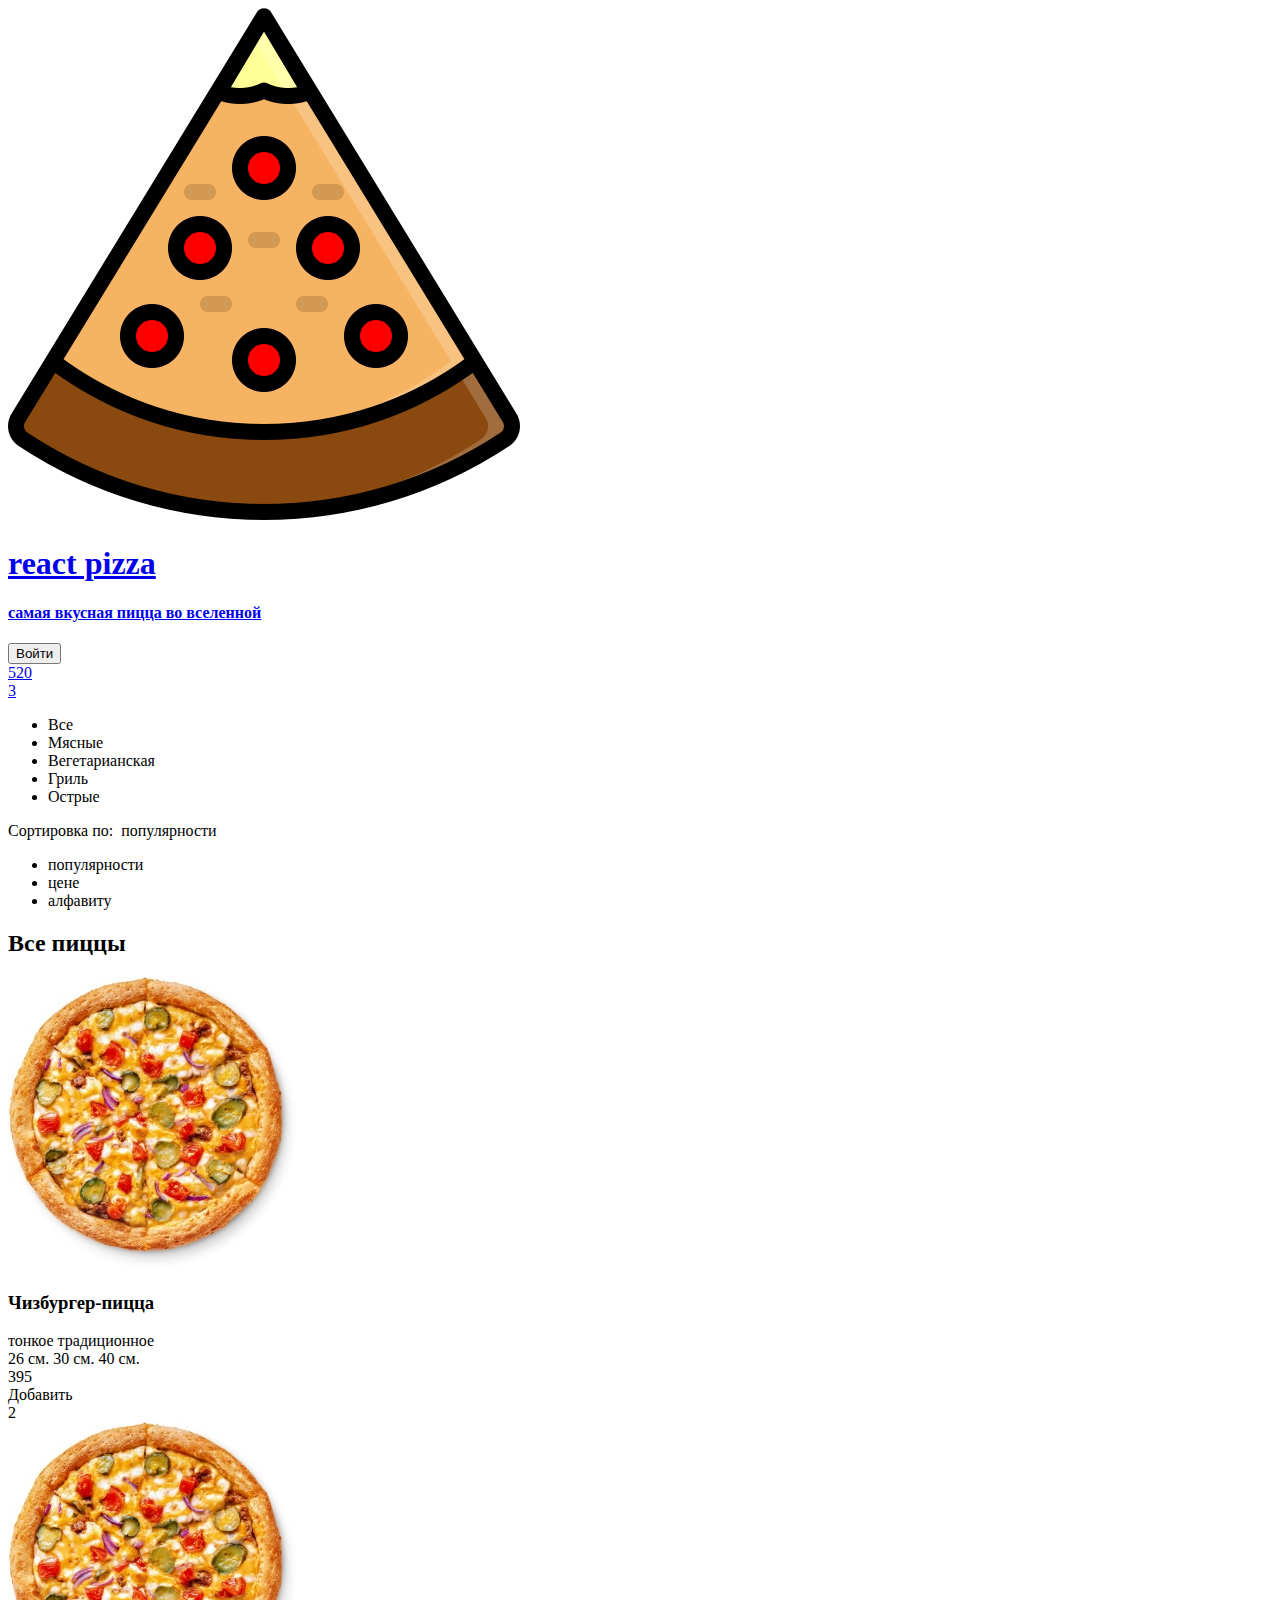
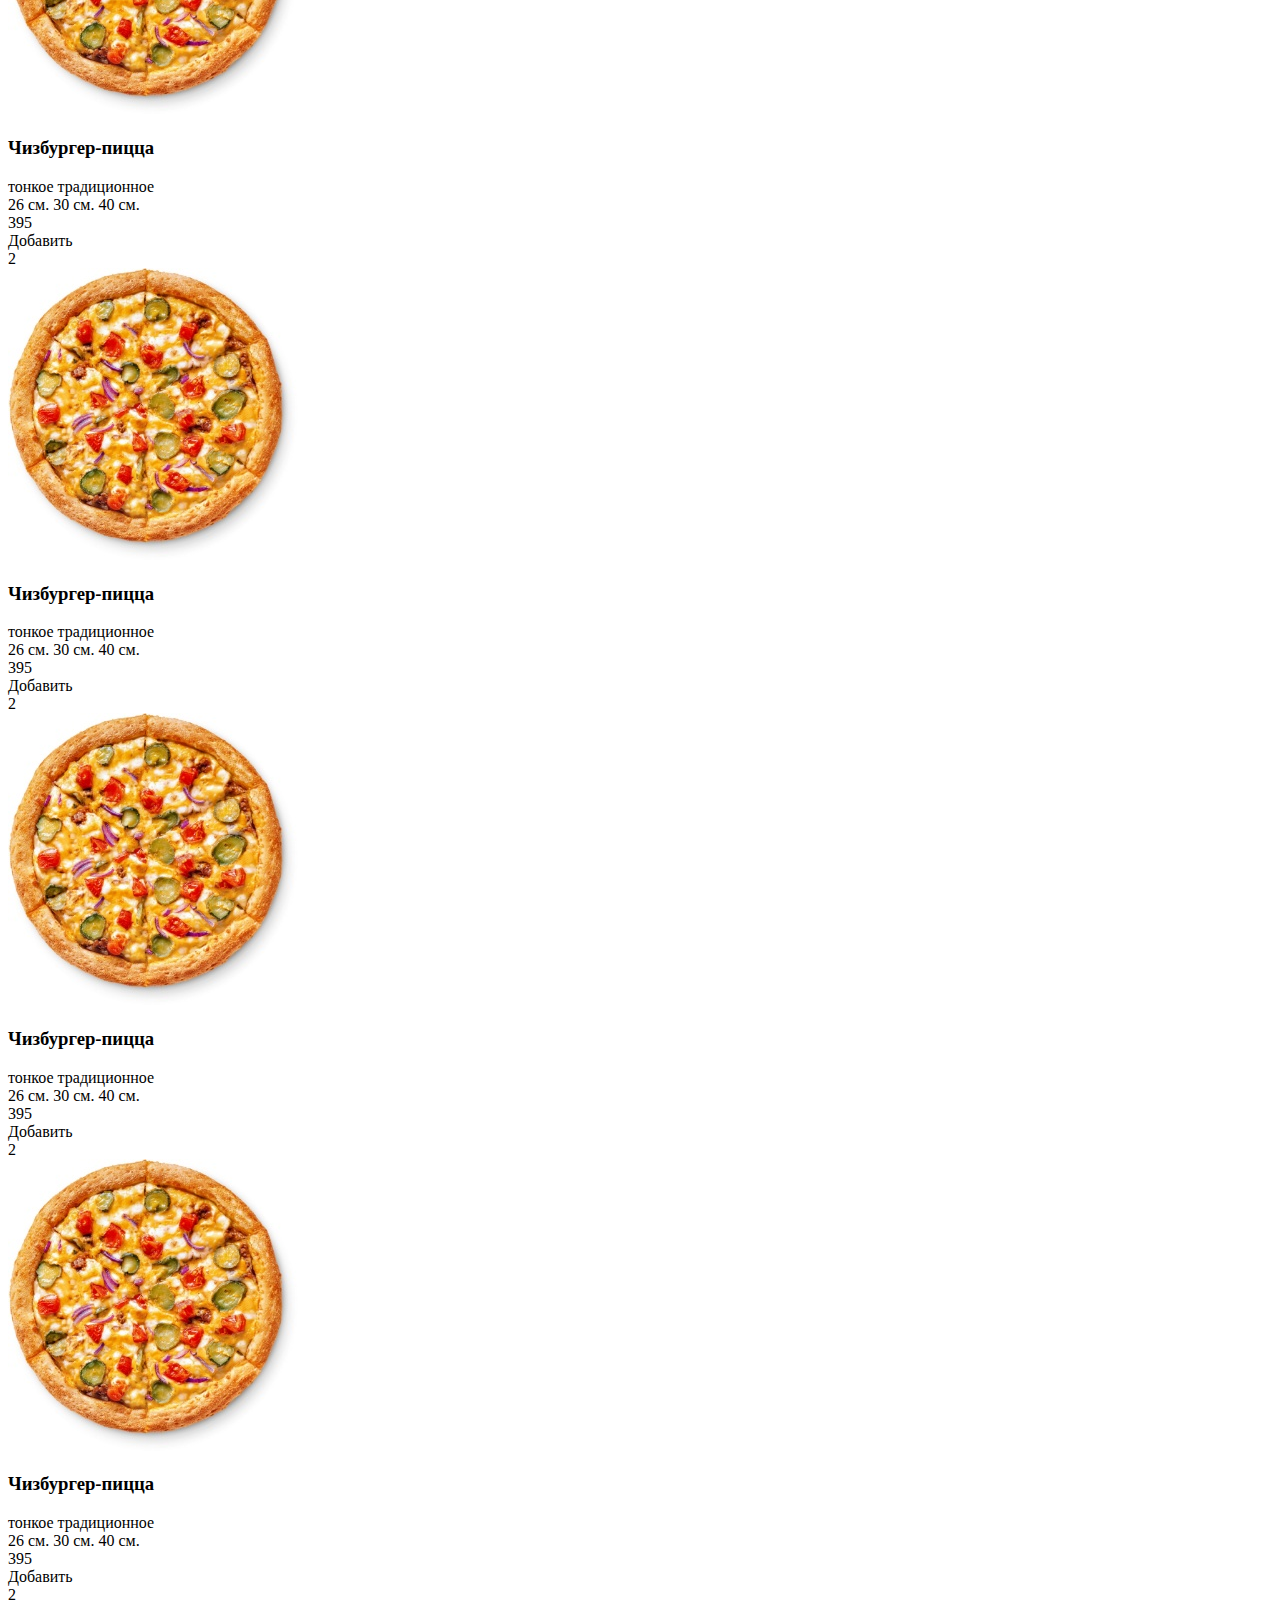
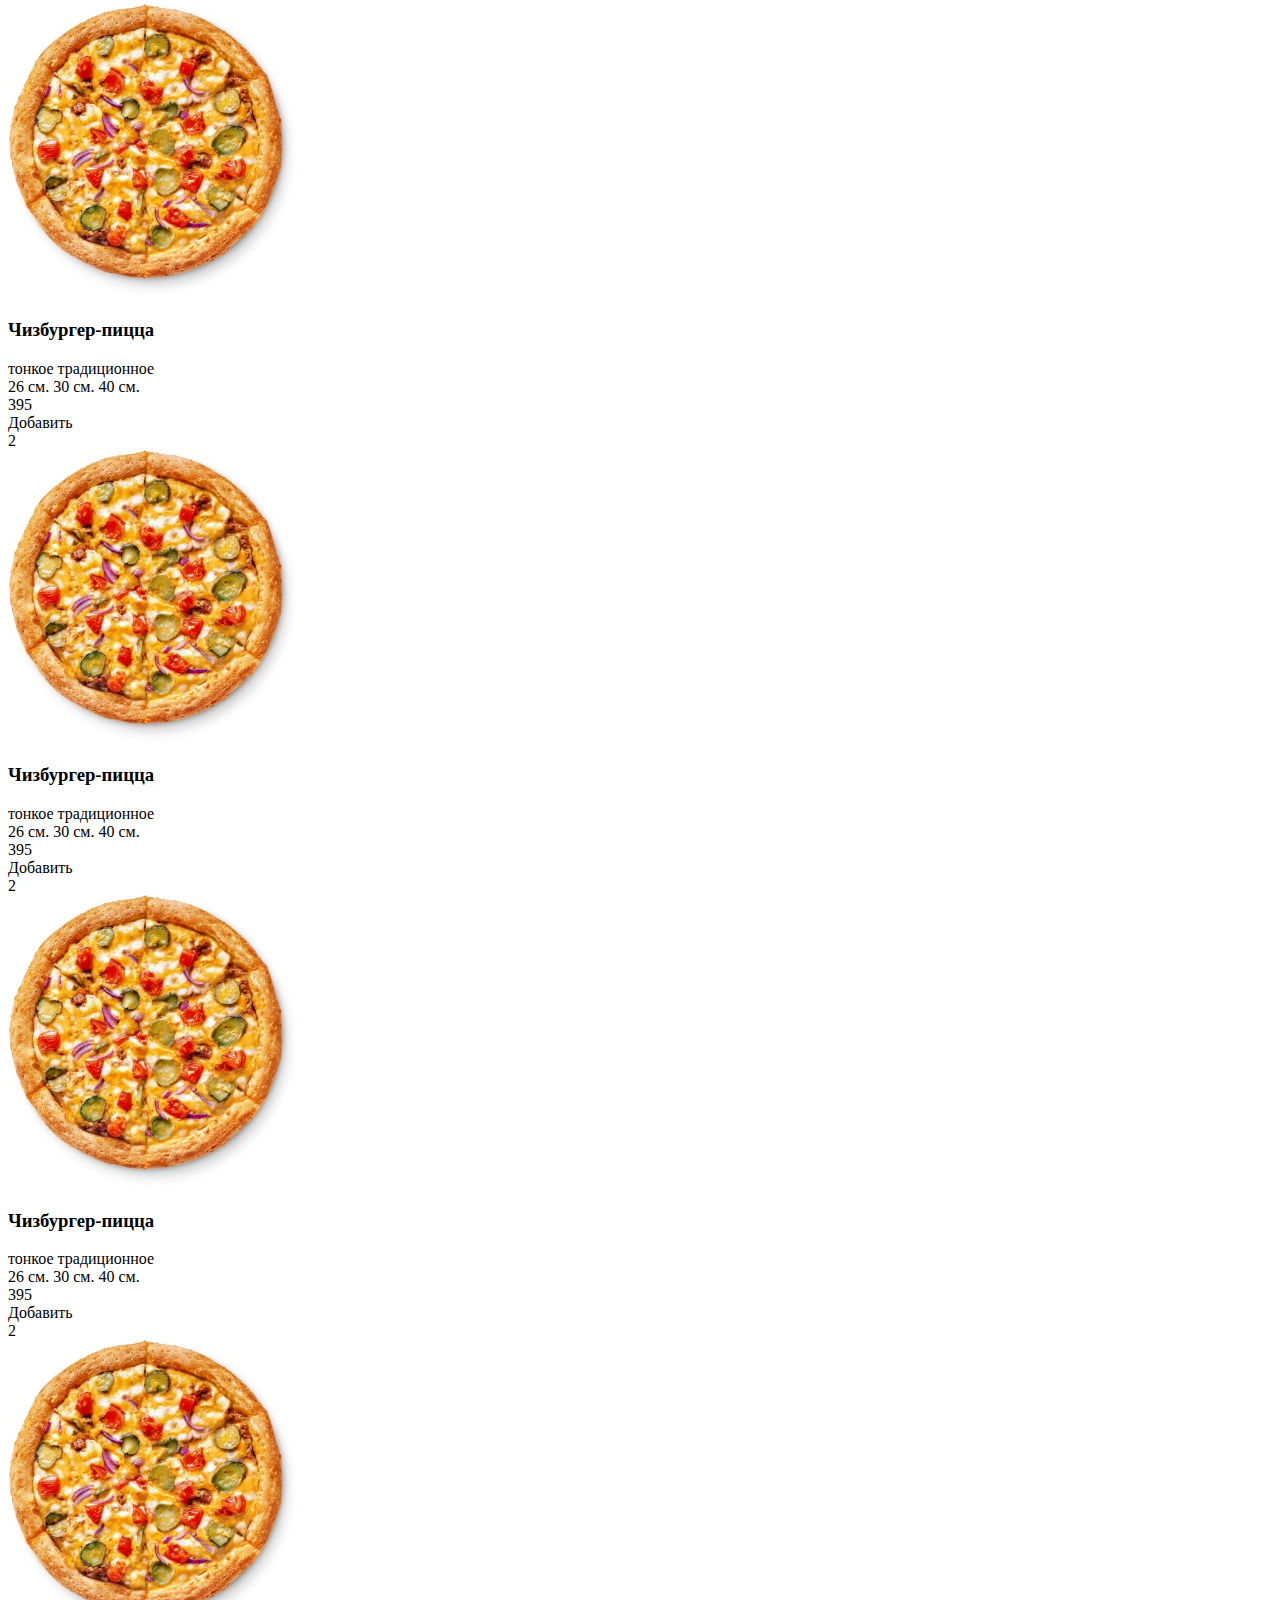
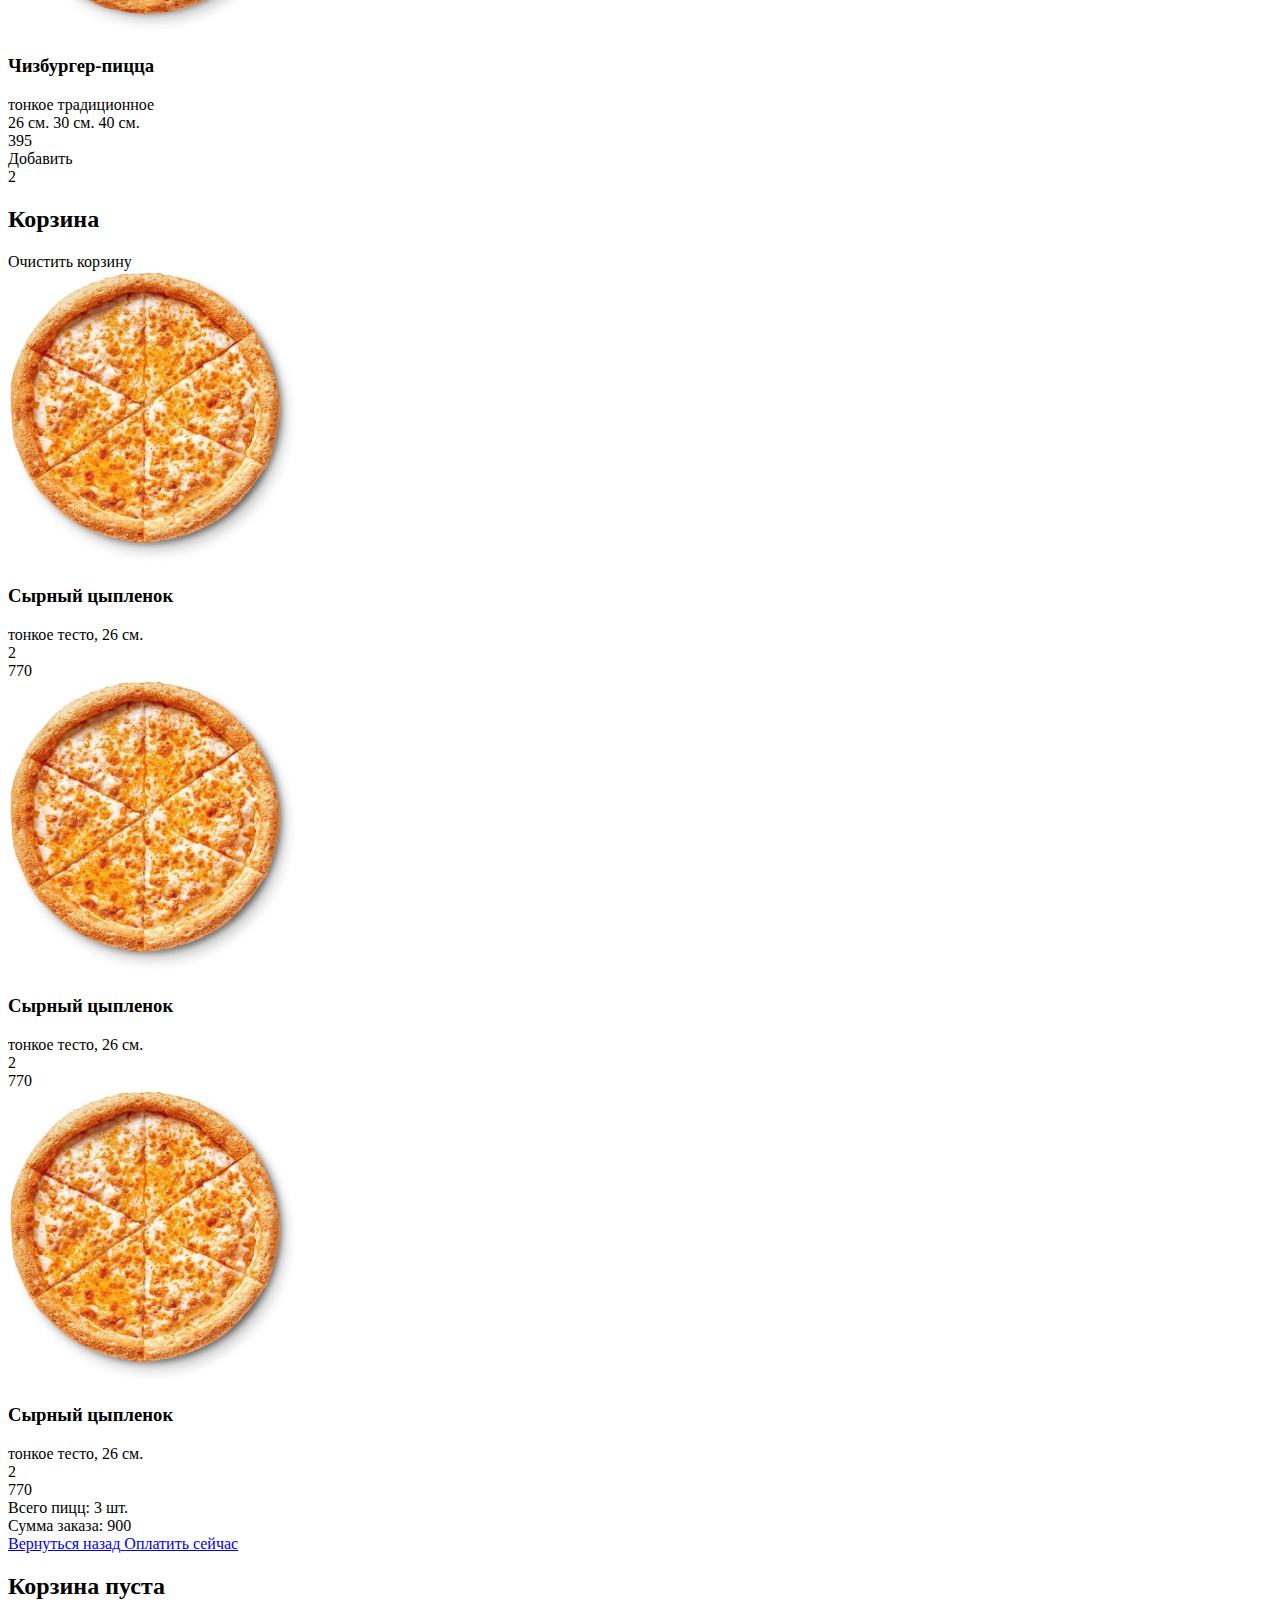
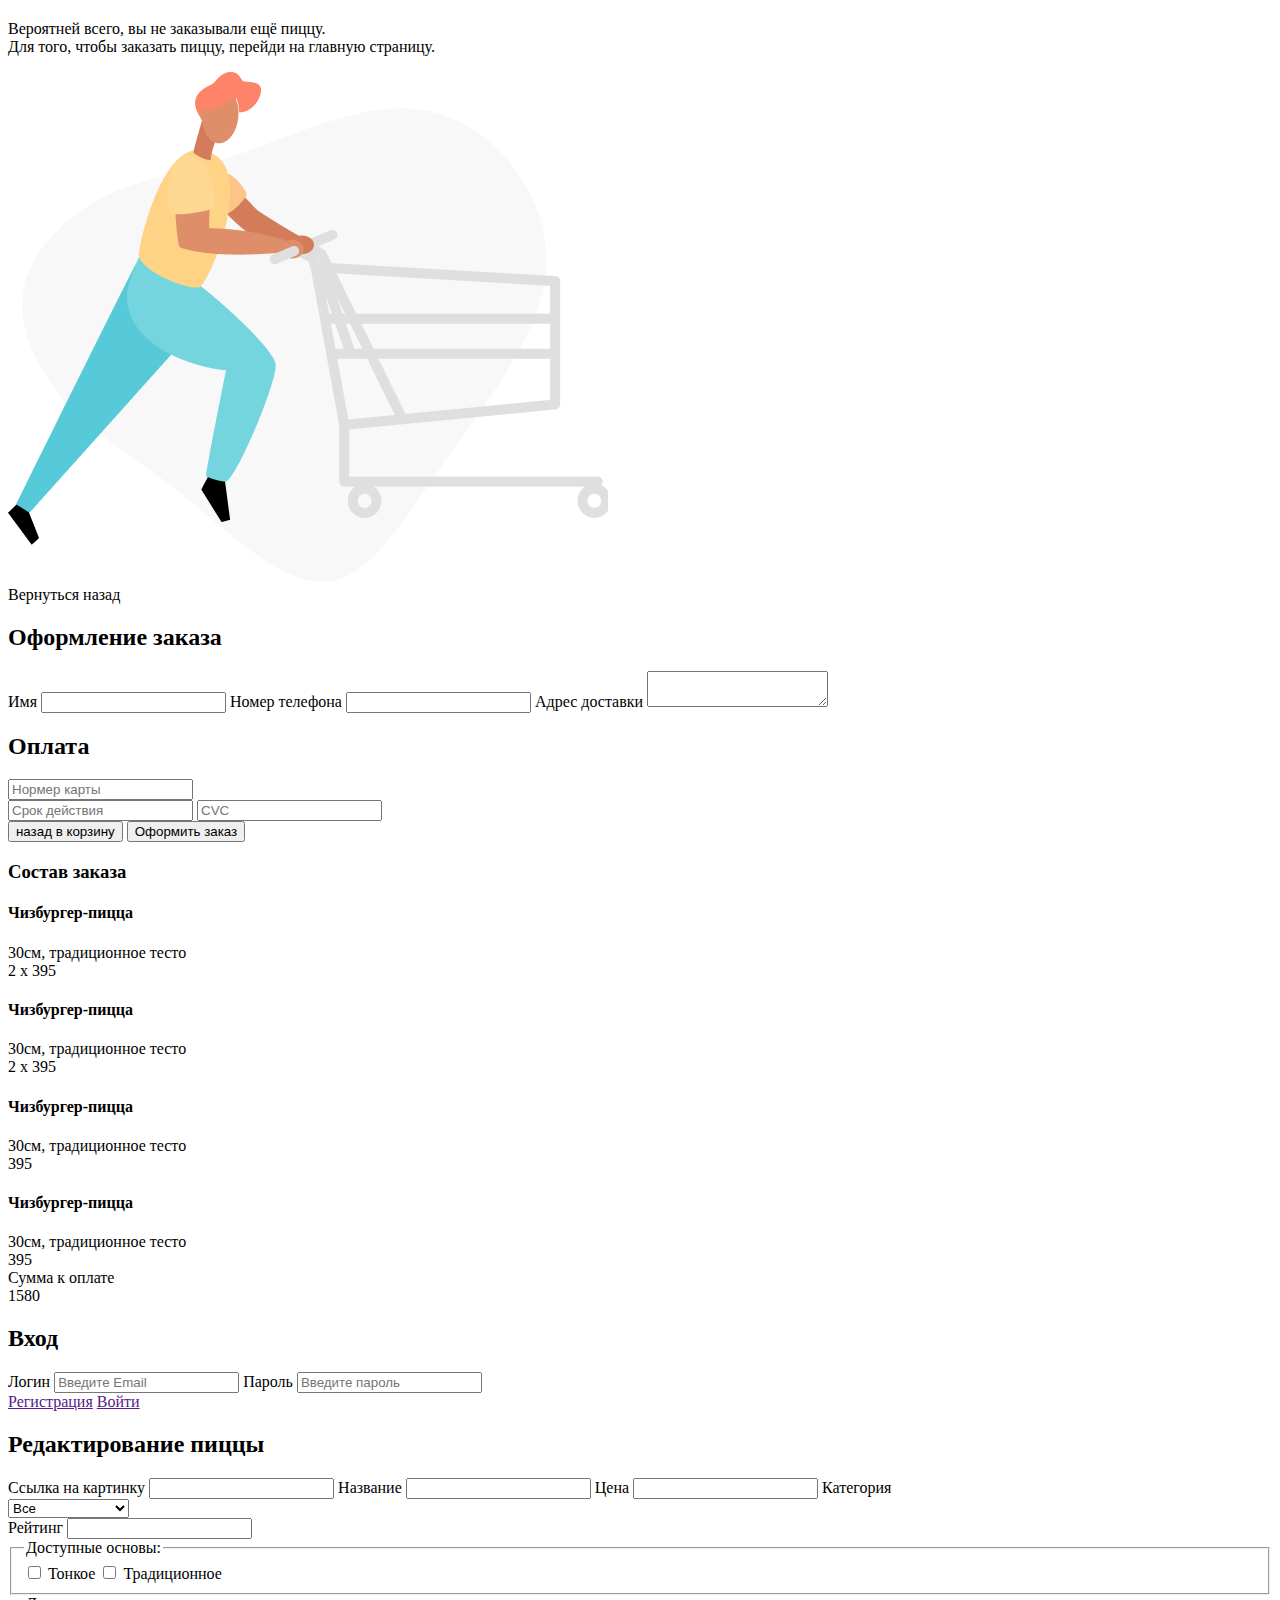
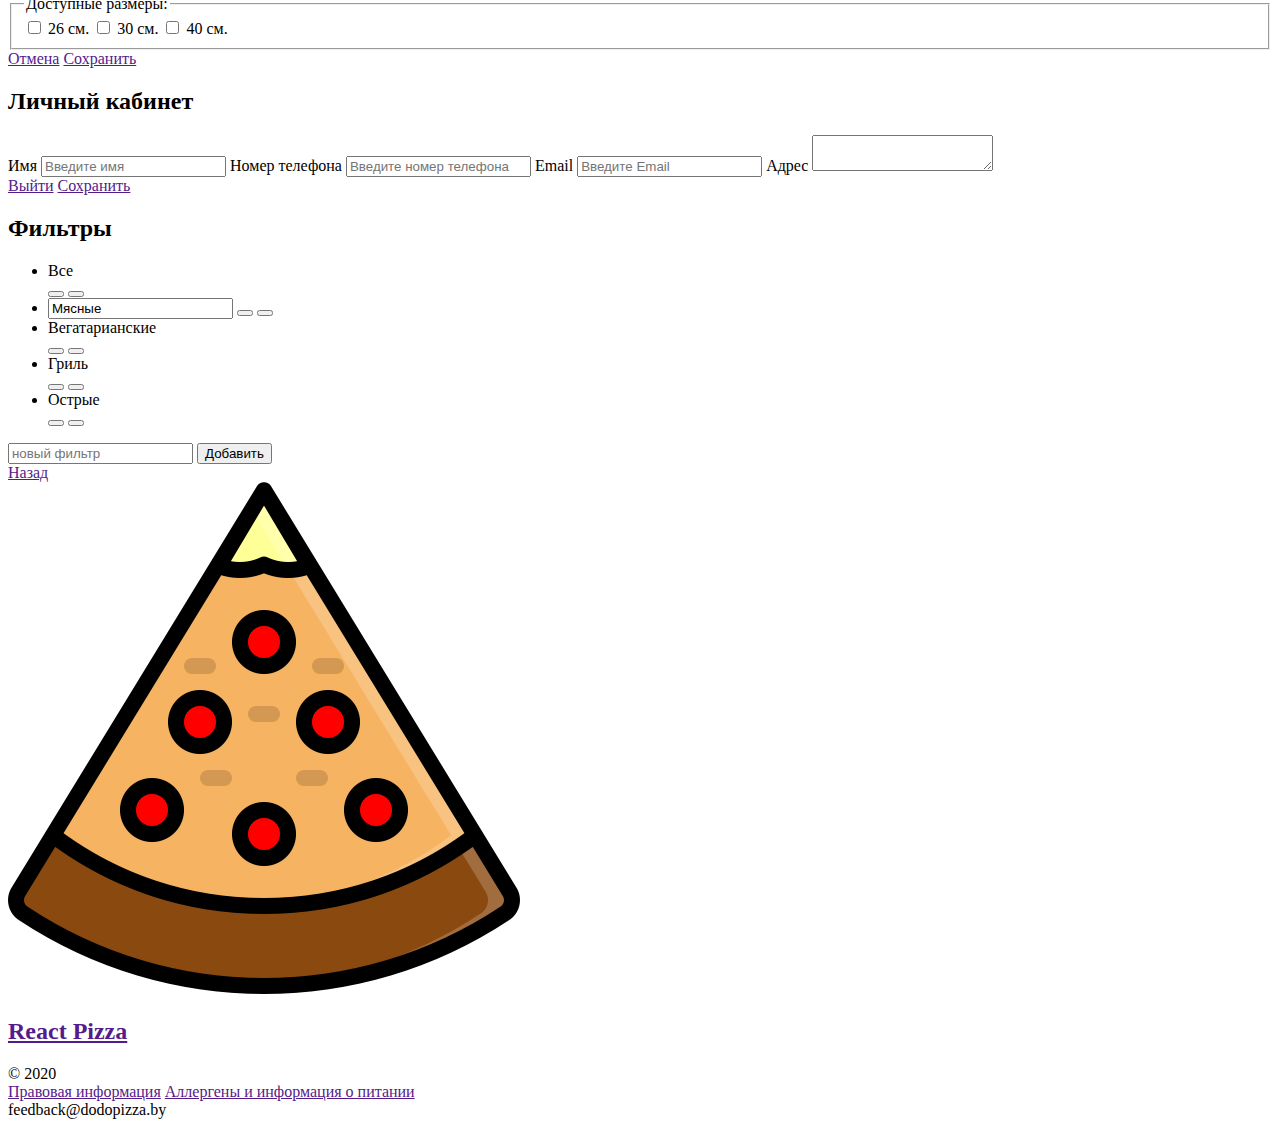
==== commit 5d560381: "unification btns" ====
--- a/app/index.html
+++ b/app/index.html
@@ -7,358 +7,364 @@
     <link rel="stylesheet" href="css/style.min.css" />
   </head>
   <body>
-    <!-- 5 Сделать рефакторинг -->
-    <div class="container">
+    <!-- сделать унификацию для кнопок -->
+    <div class="main-wrapper">
       <header class="header">
-	<a href="#" class="logo link">
-		<img class="logo__img" src="img/header/header-logo.png" alt="logo" />
-		<div class="logo__text">
-			<h1 class="logo__title">react pizza</h1>
-			<h4 class="logo__subtitle">самая вкусная пицца во вселенной</h2>
+	<div class="container header__container">
+		<a href="#" class="logo header__logo link">
+			<img class="logo__img" src="img/header/header-logo.png" alt="logo" />
+			<div class="logo__text">
+				<h1 class="logo__title">react pizza</h1>
+				<h4 class="logo__subtitle">самая вкусная пицца во вселенной</h2>
+			</div>
+		</a>
+		<div class="user-bar">
+			<button class="button button_grey user-bar__login-btn ">Войти</button>
+			<a href="#" class="cart-btn">
+				<div class="cart-btn__summ icon-rouble">520</div>
+				<div class="cart-btn__cart icon-basket">3</div>
+			</a>
 		</div>
-	</a>
-	<div class="user-bar">
-		<button class="login-btn user-bar__login-btn button">Войти</button>
-		<a href="#" class="cart-btn">
-			<div class="cart-btn__summ icon-rouble">520</div>
-			<div class="cart-btn__cart icon-basket">3</div>
-		</a>
 	</div>
 </header>
 
       <main>
         <section class="content">
-  <div class="content__top-line">
-    <div class="categories">
-      <ul class="categories__list">
-        <li class="categories__item categories__item_active">Все</li>
-        <li class="categories__item">Мясные</li>
-        <li class="categories__item">Вегетарианская</li>
-        <li class="categories__item">Гриль</li>
-        <li class="categories__item">Острые</li>
-      </ul>
-    </div>
-
-    <div class="sort icon-up-dir">
-      <span class="sort__label">
-        Сортировка по:&nbsp;
-      </span>
-      <span class="sort__selected-item">популярности</span>
-
-      <div class="sort-popup sort__sort-popup">
-        <ul class="sort-popup__list">
-          <li class="sort-popup__item sort-popup__item_active">популярности</li>
-          <li class="sort-popup__item">цене</li>
-          <li class="sort-popup__item">алфавиту</li>
+  <div class="container content__container">
+    <div class="content__top-line">
+      <div class="categories">
+        <ul class="categories__list">
+          <li class="categories__item categories__item_active">Все</li>
+          <li class="categories__item">Мясные</li>
+          <li class="categories__item">Вегетарианская</li>
+          <li class="categories__item">Гриль</li>
+          <li class="categories__item">Острые</li>
         </ul>
       </div>
-    </div>
-  </div>
-  <div class="content__body">
-    <h2 class="content__title">Все пиццы</h2>
-    <div class="content__pizza-list">
-      <div class="pizza content__pizza">
-        <div class="pizza__img-wrap">
-          <img
-            class="pizza__img"
-            src="img/content/cheeseburger-pizza.png"
-            alt="pizza"
-          />
-        </div>
-
-        <h3 class="pizza__name">Чизбургер-пицца</h3>
-
-        <div class="pizza__options">
-          <div class="pizza__base-list">
-            <span class="pizza__base pizza__base_active">тонкое</span>
-            <span class="pizza__base pizza__base_disable">традиционное</span>
-          </div>
-          <div class="pizza__size-list">
-            <span class="pizza__size pizza__size_active">26 см.</span>
-            <span class="pizza__size">30 см.</span>
-            <span class="pizza__size">40 см.</span>
-          </div>
-        </div>
-        <div class="pizza__bot-line">
-          <div class="pizza__price icon-rouble">
-            395
-          </div>
-          <div class="pizza__btn icon-plus">
-            <span class="pizza__btn-text">Добавить</span>
-            <div class="pizza__count-wrap">
-              <span class="pizza__count">2</span>
-            </div>
-          </div>
-        </div>
-      </div>
-      <div class="pizza content__pizza">
-        <div class="pizza__img-wrap">
-          <img
-            class="pizza__img"
-            src="img/content/cheeseburger-pizza.png"
-            alt="pizza"
-          />
-        </div>
-
-        <h3 class="pizza__name">Чизбургер-пицца</h3>
-
-        <div class="pizza__options">
-          <div class="pizza__base-list">
-            <span class="pizza__base pizza__base_active">тонкое</span>
-            <span class="pizza__base pizza__base_disable">традиционное</span>
-          </div>
-          <div class="pizza__size-list">
-            <span class="pizza__size pizza__size_active">26 см.</span>
-            <span class="pizza__size">30 см.</span>
-            <span class="pizza__size">40 см.</span>
-          </div>
-        </div>
-        <div class="pizza__bot-line">
-          <div class="pizza__price icon-rouble">
-            395
-          </div>
-          <div class="pizza__btn icon-plus">
-            <span class="pizza__btn-text">Добавить</span>
-            <div class="pizza__count-wrap">
-              <span class="pizza__count">2</span>
-            </div>
-          </div>
-        </div>
-      </div>
-      <div class="pizza content__pizza">
-        <div class="pizza__img-wrap">
-          <img
-            class="pizza__img"
-            src="img/content/cheeseburger-pizza.png"
-            alt="pizza"
-          />
-        </div>
-
-        <h3 class="pizza__name">Чизбургер-пицца</h3>
-
-        <div class="pizza__options">
-          <div class="pizza__base-list">
-            <span class="pizza__base pizza__base_active">тонкое</span>
-            <span class="pizza__base pizza__base_disable">традиционное</span>
-          </div>
-          <div class="pizza__size-list">
-            <span class="pizza__size pizza__size_active">26 см.</span>
-            <span class="pizza__size">30 см.</span>
-            <span class="pizza__size">40 см.</span>
-          </div>
-        </div>
-        <div class="pizza__bot-line">
-          <div class="pizza__price icon-rouble">
-            395
-          </div>
-          <div class="pizza__btn icon-plus">
-            <span class="pizza__btn-text">Добавить</span>
-            <div class="pizza__count-wrap">
-              <span class="pizza__count">2</span>
-            </div>
-          </div>
-        </div>
-      </div>
-      <div class="pizza content__pizza">
-        <div class="pizza__img-wrap">
-          <img
-            class="pizza__img"
-            src="img/content/cheeseburger-pizza.png"
-            alt="pizza"
-          />
-        </div>
-
-        <h3 class="pizza__name">Чизбургер-пицца</h3>
-
-        <div class="pizza__options">
-          <div class="pizza__base-list">
-            <span class="pizza__base pizza__base_active">тонкое</span>
-            <span class="pizza__base pizza__base_disable">традиционное</span>
-          </div>
-          <div class="pizza__size-list">
-            <span class="pizza__size pizza__size_active">26 см.</span>
-            <span class="pizza__size">30 см.</span>
-            <span class="pizza__size">40 см.</span>
-          </div>
-        </div>
-        <div class="pizza__bot-line">
-          <div class="pizza__price icon-rouble">
-            395
-          </div>
-          <div class="pizza__btn icon-plus">
-            <span class="pizza__btn-text">Добавить</span>
-            <div class="pizza__count-wrap">
-              <span class="pizza__count">2</span>
-            </div>
-          </div>
-        </div>
-      </div>
-      <div class="pizza content__pizza">
-        <div class="pizza__img-wrap">
-          <img
-            class="pizza__img"
-            src="img/content/cheeseburger-pizza.png"
-            alt="pizza"
-          />
-        </div>
-
-        <h3 class="pizza__name">Чизбургер-пицца</h3>
-
-        <div class="pizza__options">
-          <div class="pizza__base-list">
-            <span class="pizza__base pizza__base_active">тонкое</span>
-            <span class="pizza__base pizza__base_disable">традиционное</span>
-          </div>
-          <div class="pizza__size-list">
-            <span class="pizza__size pizza__size_active">26 см.</span>
-            <span class="pizza__size">30 см.</span>
-            <span class="pizza__size">40 см.</span>
-          </div>
-        </div>
-        <div class="pizza__bot-line">
-          <div class="pizza__price icon-rouble">
-            395
-          </div>
-          <div class="pizza__btn icon-plus">
-            <span class="pizza__btn-text">Добавить</span>
-            <div class="pizza__count-wrap">
-              <span class="pizza__count">2</span>
-            </div>
-          </div>
-        </div>
-      </div>
-      <div class="pizza content__pizza">
-        <div class="pizza__img-wrap">
-          <img
-            class="pizza__img"
-            src="img/content/cheeseburger-pizza.png"
-            alt="pizza"
-          />
-        </div>
-
-        <h3 class="pizza__name">Чизбургер-пицца</h3>
-
-        <div class="pizza__options">
-          <div class="pizza__base-list">
-            <span class="pizza__base pizza__base_active">тонкое</span>
-            <span class="pizza__base pizza__base_disable">традиционное</span>
-          </div>
-          <div class="pizza__size-list">
-            <span class="pizza__size pizza__size_active">26 см.</span>
-            <span class="pizza__size">30 см.</span>
-            <span class="pizza__size">40 см.</span>
-          </div>
-        </div>
-        <div class="pizza__bot-line">
-          <div class="pizza__price icon-rouble">
-            395
-          </div>
-          <div class="pizza__btn icon-plus">
-            <span class="pizza__btn-text">Добавить</span>
-            <div class="pizza__count-wrap">
-              <span class="pizza__count">2</span>
-            </div>
-          </div>
-        </div>
-      </div>
-      <div class="pizza content__pizza">
-        <div class="pizza__img-wrap">
-          <img
-            class="pizza__img"
-            src="img/content/cheeseburger-pizza.png"
-            alt="pizza"
-          />
-        </div>
-
-        <h3 class="pizza__name">Чизбургер-пицца</h3>
-
-        <div class="pizza__options">
-          <div class="pizza__base-list">
-            <span class="pizza__base pizza__base_active">тонкое</span>
-            <span class="pizza__base pizza__base_disable">традиционное</span>
-          </div>
-          <div class="pizza__size-list">
-            <span class="pizza__size pizza__size_active">26 см.</span>
-            <span class="pizza__size">30 см.</span>
-            <span class="pizza__size">40 см.</span>
-          </div>
-        </div>
-        <div class="pizza__bot-line">
-          <div class="pizza__price icon-rouble">
-            395
-          </div>
-          <div class="pizza__btn icon-plus">
-            <span class="pizza__btn-text">Добавить</span>
-            <div class="pizza__count-wrap">
-              <span class="pizza__count">2</span>
-            </div>
-          </div>
-        </div>
-      </div>
-      <div class="pizza content__pizza">
-        <div class="pizza__img-wrap">
-          <img
-            class="pizza__img"
-            src="img/content/cheeseburger-pizza.png"
-            alt="pizza"
-          />
-        </div>
-
-        <h3 class="pizza__name">Чизбургер-пицца</h3>
-
-        <div class="pizza__options">
-          <div class="pizza__base-list">
-            <span class="pizza__base pizza__base_active">тонкое</span>
-            <span class="pizza__base pizza__base_disable">традиционное</span>
-          </div>
-          <div class="pizza__size-list">
-            <span class="pizza__size pizza__size_active">26 см.</span>
-            <span class="pizza__size">30 см.</span>
-            <span class="pizza__size">40 см.</span>
-          </div>
-        </div>
-        <div class="pizza__bot-line">
-          <div class="pizza__price icon-rouble">
-            395
-          </div>
-          <div class="pizza__btn icon-plus">
-            <span class="pizza__btn-text">Добавить</span>
-            <div class="pizza__count-wrap">
-              <span class="pizza__count">2</span>
-            </div>
-          </div>
-        </div>
-      </div>
-      <div class="pizza content__pizza">
-        <div class="pizza__img-wrap">
-          <img
-            class="pizza__img"
-            src="img/content/cheeseburger-pizza.png"
-            alt="pizza"
-          />
-        </div>
-
-        <h3 class="pizza__name">Чизбургер-пицца</h3>
-
-        <div class="pizza__options">
-          <div class="pizza__base-list">
-            <span class="pizza__base pizza__base_active">тонкое</span>
-            <span class="pizza__base pizza__base_disable">традиционное</span>
-          </div>
-          <div class="pizza__size-list">
-            <span class="pizza__size pizza__size_active">26 см.</span>
-            <span class="pizza__size">30 см.</span>
-            <span class="pizza__size">40 см.</span>
-          </div>
-        </div>
-        <div class="pizza__bot-line">
-          <div class="pizza__price icon-rouble">
-            395
-          </div>
-          <div class="pizza__btn icon-plus">
-            <span class="pizza__btn-text">Добавить</span>
-            <div class="pizza__count-wrap">
-              <span class="pizza__count">2</span>
+
+      <div class="sort icon-up-dir">
+        <span class="sort__label">
+          Сортировка по:&nbsp;
+        </span>
+        <span class="sort__selected-item">популярности</span>
+
+        <div class="sort-popup sort__sort-popup">
+          <ul class="sort-popup__list">
+            <li class="sort-popup__item sort-popup__item_active">
+              популярности
+            </li>
+            <li class="sort-popup__item">цене</li>
+            <li class="sort-popup__item">алфавиту</li>
+          </ul>
+        </div>
+      </div>
+    </div>
+    <div class="content__body">
+      <h2 class="content__title">Все пиццы</h2>
+      <div class="content__pizza-list">
+        <div class="pizza content__pizza">
+          <div class="pizza__img-wrap">
+            <img
+              class="pizza__img"
+              src="img/content/cheeseburger-pizza.png"
+              alt="pizza"
+            />
+          </div>
+
+          <h3 class="pizza__name">Чизбургер-пицца</h3>
+
+          <div class="pizza__options">
+            <div class="pizza__base-list">
+              <span class="pizza__base pizza__base_active">тонкое</span>
+              <span class="pizza__base pizza__base_disable">традиционное</span>
+            </div>
+            <div class="pizza__size-list">
+              <span class="pizza__size pizza__size_active">26 см.</span>
+              <span class="pizza__size">30 см.</span>
+              <span class="pizza__size">40 см.</span>
+            </div>
+          </div>
+          <div class="pizza__bot-line">
+            <div class="pizza__price icon-rouble">
+              395
+            </div>
+            <div class="pizza__btn icon-plus">
+              <span class="pizza__btn-text">Добавить</span>
+              <div class="pizza__count-wrap">
+                <span class="pizza__count">2</span>
+              </div>
+            </div>
+          </div>
+        </div>
+        <div class="pizza content__pizza">
+          <div class="pizza__img-wrap">
+            <img
+              class="pizza__img"
+              src="img/content/cheeseburger-pizza.png"
+              alt="pizza"
+            />
+          </div>
+
+          <h3 class="pizza__name">Чизбургер-пицца</h3>
+
+          <div class="pizza__options">
+            <div class="pizza__base-list">
+              <span class="pizza__base pizza__base_active">тонкое</span>
+              <span class="pizza__base pizza__base_disable">традиционное</span>
+            </div>
+            <div class="pizza__size-list">
+              <span class="pizza__size pizza__size_active">26 см.</span>
+              <span class="pizza__size">30 см.</span>
+              <span class="pizza__size">40 см.</span>
+            </div>
+          </div>
+          <div class="pizza__bot-line">
+            <div class="pizza__price icon-rouble">
+              395
+            </div>
+            <div class="pizza__btn icon-plus">
+              <span class="pizza__btn-text">Добавить</span>
+              <div class="pizza__count-wrap">
+                <span class="pizza__count">2</span>
+              </div>
+            </div>
+          </div>
+        </div>
+        <div class="pizza content__pizza">
+          <div class="pizza__img-wrap">
+            <img
+              class="pizza__img"
+              src="img/content/cheeseburger-pizza.png"
+              alt="pizza"
+            />
+          </div>
+
+          <h3 class="pizza__name">Чизбургер-пицца</h3>
+
+          <div class="pizza__options">
+            <div class="pizza__base-list">
+              <span class="pizza__base pizza__base_active">тонкое</span>
+              <span class="pizza__base pizza__base_disable">традиционное</span>
+            </div>
+            <div class="pizza__size-list">
+              <span class="pizza__size pizza__size_active">26 см.</span>
+              <span class="pizza__size">30 см.</span>
+              <span class="pizza__size">40 см.</span>
+            </div>
+          </div>
+          <div class="pizza__bot-line">
+            <div class="pizza__price icon-rouble">
+              395
+            </div>
+            <div class="pizza__btn icon-plus">
+              <span class="pizza__btn-text">Добавить</span>
+              <div class="pizza__count-wrap">
+                <span class="pizza__count">2</span>
+              </div>
+            </div>
+          </div>
+        </div>
+        <div class="pizza content__pizza">
+          <div class="pizza__img-wrap">
+            <img
+              class="pizza__img"
+              src="img/content/cheeseburger-pizza.png"
+              alt="pizza"
+            />
+          </div>
+
+          <h3 class="pizza__name">Чизбургер-пицца</h3>
+
+          <div class="pizza__options">
+            <div class="pizza__base-list">
+              <span class="pizza__base pizza__base_active">тонкое</span>
+              <span class="pizza__base pizza__base_disable">традиционное</span>
+            </div>
+            <div class="pizza__size-list">
+              <span class="pizza__size pizza__size_active">26 см.</span>
+              <span class="pizza__size">30 см.</span>
+              <span class="pizza__size">40 см.</span>
+            </div>
+          </div>
+          <div class="pizza__bot-line">
+            <div class="pizza__price icon-rouble">
+              395
+            </div>
+            <div class="pizza__btn icon-plus">
+              <span class="pizza__btn-text">Добавить</span>
+              <div class="pizza__count-wrap">
+                <span class="pizza__count">2</span>
+              </div>
+            </div>
+          </div>
+        </div>
+        <div class="pizza content__pizza">
+          <div class="pizza__img-wrap">
+            <img
+              class="pizza__img"
+              src="img/content/cheeseburger-pizza.png"
+              alt="pizza"
+            />
+          </div>
+
+          <h3 class="pizza__name">Чизбургер-пицца</h3>
+
+          <div class="pizza__options">
+            <div class="pizza__base-list">
+              <span class="pizza__base pizza__base_active">тонкое</span>
+              <span class="pizza__base pizza__base_disable">традиционное</span>
+            </div>
+            <div class="pizza__size-list">
+              <span class="pizza__size pizza__size_active">26 см.</span>
+              <span class="pizza__size">30 см.</span>
+              <span class="pizza__size">40 см.</span>
+            </div>
+          </div>
+          <div class="pizza__bot-line">
+            <div class="pizza__price icon-rouble">
+              395
+            </div>
+            <div class="pizza__btn icon-plus">
+              <span class="pizza__btn-text">Добавить</span>
+              <div class="pizza__count-wrap">
+                <span class="pizza__count">2</span>
+              </div>
+            </div>
+          </div>
+        </div>
+        <div class="pizza content__pizza">
+          <div class="pizza__img-wrap">
+            <img
+              class="pizza__img"
+              src="img/content/cheeseburger-pizza.png"
+              alt="pizza"
+            />
+          </div>
+
+          <h3 class="pizza__name">Чизбургер-пицца</h3>
+
+          <div class="pizza__options">
+            <div class="pizza__base-list">
+              <span class="pizza__base pizza__base_active">тонкое</span>
+              <span class="pizza__base pizza__base_disable">традиционное</span>
+            </div>
+            <div class="pizza__size-list">
+              <span class="pizza__size pizza__size_active">26 см.</span>
+              <span class="pizza__size">30 см.</span>
+              <span class="pizza__size">40 см.</span>
+            </div>
+          </div>
+          <div class="pizza__bot-line">
+            <div class="pizza__price icon-rouble">
+              395
+            </div>
+            <div class="pizza__btn icon-plus">
+              <span class="pizza__btn-text">Добавить</span>
+              <div class="pizza__count-wrap">
+                <span class="pizza__count">2</span>
+              </div>
+            </div>
+          </div>
+        </div>
+        <div class="pizza content__pizza">
+          <div class="pizza__img-wrap">
+            <img
+              class="pizza__img"
+              src="img/content/cheeseburger-pizza.png"
+              alt="pizza"
+            />
+          </div>
+
+          <h3 class="pizza__name">Чизбургер-пицца</h3>
+
+          <div class="pizza__options">
+            <div class="pizza__base-list">
+              <span class="pizza__base pizza__base_active">тонкое</span>
+              <span class="pizza__base pizza__base_disable">традиционное</span>
+            </div>
+            <div class="pizza__size-list">
+              <span class="pizza__size pizza__size_active">26 см.</span>
+              <span class="pizza__size">30 см.</span>
+              <span class="pizza__size">40 см.</span>
+            </div>
+          </div>
+          <div class="pizza__bot-line">
+            <div class="pizza__price icon-rouble">
+              395
+            </div>
+            <div class="pizza__btn icon-plus">
+              <span class="pizza__btn-text">Добавить</span>
+              <div class="pizza__count-wrap">
+                <span class="pizza__count">2</span>
+              </div>
+            </div>
+          </div>
+        </div>
+        <div class="pizza content__pizza">
+          <div class="pizza__img-wrap">
+            <img
+              class="pizza__img"
+              src="img/content/cheeseburger-pizza.png"
+              alt="pizza"
+            />
+          </div>
+
+          <h3 class="pizza__name">Чизбургер-пицца</h3>
+
+          <div class="pizza__options">
+            <div class="pizza__base-list">
+              <span class="pizza__base pizza__base_active">тонкое</span>
+              <span class="pizza__base pizza__base_disable">традиционное</span>
+            </div>
+            <div class="pizza__size-list">
+              <span class="pizza__size pizza__size_active">26 см.</span>
+              <span class="pizza__size">30 см.</span>
+              <span class="pizza__size">40 см.</span>
+            </div>
+          </div>
+          <div class="pizza__bot-line">
+            <div class="pizza__price icon-rouble">
+              395
+            </div>
+            <div class="pizza__btn icon-plus">
+              <span class="pizza__btn-text">Добавить</span>
+              <div class="pizza__count-wrap">
+                <span class="pizza__count">2</span>
+              </div>
+            </div>
+          </div>
+        </div>
+        <div class="pizza content__pizza">
+          <div class="pizza__img-wrap">
+            <img
+              class="pizza__img"
+              src="img/content/cheeseburger-pizza.png"
+              alt="pizza"
+            />
+          </div>
+
+          <h3 class="pizza__name">Чизбургер-пицца</h3>
+
+          <div class="pizza__options">
+            <div class="pizza__base-list">
+              <span class="pizza__base pizza__base_active">тонкое</span>
+              <span class="pizza__base pizza__base_disable">традиционное</span>
+            </div>
+            <div class="pizza__size-list">
+              <span class="pizza__size pizza__size_active">26 см.</span>
+              <span class="pizza__size">30 см.</span>
+              <span class="pizza__size">40 см.</span>
+            </div>
+          </div>
+          <div class="pizza__bot-line">
+            <div class="pizza__price icon-rouble">
+              395
+            </div>
+            <div class="pizza__btn icon-plus">
+              <span class="pizza__btn-text">Добавить</span>
+              <div class="pizza__count-wrap">
+                <span class="pizza__count">2</span>
+              </div>
             </div>
           </div>
         </div>
@@ -367,14 +373,15 @@
   </div>
 </section>
 
-        <section class="cart">
+        <section class="cart page">
   <div class="container cart__container">
     <div class="cart__top-line">
       <h2 class="cart__title icon-basket">
         Корзина
       </h2>
       <div class="cart__clear icon-trash-empty">
-        Очистить корзину
+        Очистить
+        <span class="cart__clear_hide">корзину</span>
       </div>
     </div>
 
@@ -462,17 +469,17 @@
     </div>
 
     <div class="cart__btns-block">
-      <a href="#" class="button_btn-back button icon-left-open">
-        Вернуться <span class="button_btn-back_hidden">назад</span>
+      <a href="#" class="button_grey button cart__back-btn icon-left-open">
+        Вернуться <span class="button_hidden">назад</span>
       </a>
-      <a href="#" class="button_btn-pay button">
-        Оплатить <span class="button_btn-pay_hidden">сейчас</span>
+      <a href="#" class="button cart__pay-btn">
+        Оплатить <span class="button_hidden">сейчас</span>
       </a>
     </div>
   </div>
 </section>
 
-        <section class="empty-cart">
+        <section class="empty-cart page">
   <div class="container empty-cart__container">
     <h2 class="empty-cart__title">Корзина пуста</h2>
     <p class="empty-cart__text">
@@ -491,112 +498,110 @@
   </div>
 </section>
 
-        <section class="ordering">
+        <section class="ordering page">
   <div class="container ordering__container">
-    <h2 class="ordering__title">Оформление заказа</h2>
-    <div class="ordering__content">
-      <div class="ordering__left-col">
-        <div class="delivery ordering__delivery">
-          <form class="delivery__form">
-            <label class="delivery__label">Имя</label>
-            <input type="text" class="delivery__input input" />
-            <label class="delivery__label">Номер телефона</label>
-            <input type="text" class="delivery__input input" />
-            <label class="delivery__label">Адрес доставки</label>
-            <textarea class="delivery__textarea input"></textarea>
-          </form>
-        </div>
-        <div class="payment">
-          <h2 class="payment__title">Оплата</h2>
-          <form class="payment__form">
+    <div class="ordering__left-col">
+      <h2 class="ordering__title">Оформление заказа</h2>
+      <div class="delivery ordering__delivery">
+        <form class="delivery__form">
+          <label class="delivery__label">Имя</label>
+          <input type="text" class="delivery__input input" />
+          <label class="delivery__label">Номер телефона</label>
+          <input type="text" class="delivery__input input" />
+          <label class="delivery__label">Адрес доставки</label>
+          <textarea class="delivery__textarea input"></textarea>
+        </form>
+      </div>
+      <div class="payment">
+        <h2 class="payment__title">Оплата</h2>
+        <form class="payment__form">
+          <input
+            type="text"
+            class="payment__input payment__input_number input"
+            placeholder="Нормер карты"
+          />
+
+          <div class="payment__row">
             <input
               type="text"
-              class="payment__input payment__input_number input"
-              placeholder="Нормер карты"
-            />
-
-            <div class="payment__row">
-              <input
-                type="text"
-                class="payment__input payment__input_validity input"
-                placeholder="Срок действия"
-              />
-              <input
-                type="text"
-                class="payment__input payment__input_cvc input"
-                placeholder="CVC"
-              />
-            </div>
-
-            <div class="payment__btns">
-              <a class="button_btn-back button">
-                <span class="button_btn-back_hidden">назад</span>
-                в корзину
-              </a>
-              <a class="button_btn-pay button"
-                >Оформить
-                <span class="button_btn-back_hidden">заказ</span>
-              </a>
-            </div>
-          </form>
-        </div>
-      </div>
-      <div class="ordering__right-col">
-        <div class="checkout">
-          <h3 class="checkout__title">Состав заказа</h3>
-          <div class="checkout__list">
-            <div class="checkout__item">
-              <div class="checkout__item-descr">
-                <h4 class="checkout__item-name">Чизбургер-пицца</h4>
-                <span class="checkout__item-size">30см, </span>
-                <span class="checkout__item-base">традиционное тесто</span>
-              </div>
-              <div class="checkout__item-price icon-rouble">
-                <span class="checkout__item-count">2 x </span>
-                <span class="checkout__item-cost">395</span>
-              </div>
-            </div>
-            <div class="checkout__item">
-              <div class="checkout__item-descr">
-                <h4 class="checkout__item-name">Чизбургер-пицца</h4>
-                <span class="checkout__item-size">30см, </span>
-                <span class="checkout__item-base">традиционное тесто</span>
-              </div>
-              <div class="checkout__item-price icon-rouble">
-                <span class="checkout__item-count">2 x </span>
-                <span class="checkout__item-cost">395</span>
-              </div>
-            </div>
-            <div class="checkout__item">
-              <div class="checkout__item-descr">
-                <h4 class="checkout__item-name">Чизбургер-пицца</h4>
-                <span class="checkout__item-size">30см, </span>
-                <span class="checkout__item-base">традиционное тесто</span>
-              </div>
-              <div class="checkout__item-price icon-rouble">
-                <span class="checkout__item-count"> </span>
-                <span class="checkout__item-cost">395</span>
-              </div>
-            </div>
-            <div class="checkout__item">
-              <div class="checkout__item-descr">
-                <h4 class="checkout__item-name">Чизбургер-пицца</h4>
-                <span class="checkout__item-size">30см, </span>
-                <span class="checkout__item-base">традиционное тесто</span>
-              </div>
-              <div class="checkout__item-price icon-rouble">
-                <span class="checkout__item-count"> </span>
-                <span class="checkout__item-cost">395</span>
-              </div>
-            </div>
-          </div>
-          <div class="checkout__total-price">
-            <div class="checkout__total-price-text">
-              Сумма к оплате
-            </div>
-            <div class="checkout__total-amount icon-rouble">
-              1580
-            </div>
+              class="payment__input payment__input_validity input"
+              placeholder="Срок действия"
+            />
+            <input
+              type="text"
+              class="payment__input payment__input_cvc input"
+              placeholder="CVC"
+            />
+          </div>
+
+          <div class="payment__btns-block">
+            <button class="button button_grey payment__btn-back">
+              <span class="button_hidden">назад</span>
+              в корзину
+            </button>
+            <button class="button payment__btn-checkout"
+              >Оформить
+              <span class="button_hidden">заказ</span>
+            </button>
+          </div>
+        </form>
+      </div>
+    </div>
+    <div class="ordering__right-col">
+      <div class="checkout">
+        <h3 class="checkout__title">Состав заказа</h3>
+        <div class="checkout__list">
+          <div class="checkout__item">
+            <div class="checkout__item-descr">
+              <h4 class="checkout__item-name">Чизбургер-пицца</h4>
+              <span class="checkout__item-size">30см, </span>
+              <span class="checkout__item-base">традиционное тесто</span>
+            </div>
+            <div class="checkout__item-price icon-rouble">
+              <span class="checkout__item-count">2 x </span>
+              <span class="checkout__item-cost">395</span>
+            </div>
+          </div>
+          <div class="checkout__item">
+            <div class="checkout__item-descr">
+              <h4 class="checkout__item-name">Чизбургер-пицца</h4>
+              <span class="checkout__item-size">30см, </span>
+              <span class="checkout__item-base">традиционное тесто</span>
+            </div>
+            <div class="checkout__item-price icon-rouble">
+              <span class="checkout__item-count">2 x </span>
+              <span class="checkout__item-cost">395</span>
+            </div>
+          </div>
+          <div class="checkout__item">
+            <div class="checkout__item-descr">
+              <h4 class="checkout__item-name">Чизбургер-пицца</h4>
+              <span class="checkout__item-size">30см, </span>
+              <span class="checkout__item-base">традиционное тесто</span>
+            </div>
+            <div class="checkout__item-price icon-rouble">
+              <span class="checkout__item-count"> </span>
+              <span class="checkout__item-cost">395</span>
+            </div>
+          </div>
+          <div class="checkout__item">
+            <div class="checkout__item-descr">
+              <h4 class="checkout__item-name">Чизбургер-пицца</h4>
+              <span class="checkout__item-size">30см, </span>
+              <span class="checkout__item-base">традиционное тесто</span>
+            </div>
+            <div class="checkout__item-price icon-rouble">
+              <span class="checkout__item-count"> </span>
+              <span class="checkout__item-cost">395</span>
+            </div>
+          </div>
+        </div>
+        <div class="checkout__total-price">
+          <div class="checkout__total-price-text">
+            Сумма к оплате
+          </div>
+          <div class="checkout__total-amount icon-rouble">
+            1580
           </div>
         </div>
       </div>
@@ -604,7 +609,7 @@
   </div>
 </section>
 
-        <div class="login">
+        <div class="login page">
   <div class="container login__container">
     <h2 class="login__title">Вход</h2>
     <form class="login-form" action="">
@@ -623,16 +628,16 @@
         />
       </div>
       <div class="login-form__btns">
-        <a href="" class="login-form__reg-btn login-btn button">Регистрация</a>
-        <a href="" class="login-form__log-btn login-btn button">Войти</a>
+        <a href="" class="button button_grey login-form__reg-btn"
+          >Регистрация</a
+        >
+        <a href="" class="button button_grey login-form__log-btn">Войти</a>
       </div>
     </form>
   </div>
 </div>
 
-
-
-        <div class="edit-pizza">
+        <div class="edit-pizza page">
   <div class="container edit-pizza__container">
     <h2 class="edit-pizza__title">Редактирование пиццы</h2>
     <form action="" class="pizza-form">
@@ -705,14 +710,14 @@
       </fieldset>
 
       <div class="pizza-form__btns">
-        <a href="" class="pizza-form__cansel-btn login-btn button">Отмена</a>
-        <a href="" class="pizza-form__save-btn login-btn button">Сохранить</a>
+        <a href="" class="button button_grey pizza-form__cansel-btn">Отмена</a>
+        <a href="" class="button button_grey pizza-form__save-btn">Сохранить</a>
       </div>
     </form>
   </div>
 </div>
 
-        <div class="profile">
+        <div class="profile page">
   <div class="container profile__container">
     <h2 class="profile__title">Личный кабинет</h2>
     <form class="profile-form" action="">
@@ -742,14 +747,14 @@
       </textarea>
 
       <div class="profile-form__btns">
-        <a href="" class="profile-form__btn login-btn button">Выйти</a>
-        <a href="" class="profile-form__btn login-btn button">Сохранить</a>
+        <a href="" class="button button_grey profile-form__btn">Выйти</a>
+        <a href="" class="button button_grey profile-form__btn">Сохранить</a>
       </div>
     </form>
   </div>
 </div>
 
-        <div class="filters">
+        <div class="filters page">
   <div class="container filters__container">
     <h2 class="filters__title">Фильтры</h2>
     <form class="filters-form" action="">
@@ -826,7 +831,7 @@
       <!-- <label class="filters-form__label" for="">Добавить фильтр</label> -->
 
       <div class="profile-form__btns">
-        <a href="" class="profile-form__btn login-btn button">Назад</a>
+        <a href="" class="button button_grey profile-form__btn">Назад</a>
         <!-- <a href="" class="profile-form__btn login-btn button">Добавить</a> -->
       </div>
     </form>
@@ -835,25 +840,27 @@
 
       </main>
       <footer class="footer">
-  <a href="" class="logo link footer__logo">
-    <img class="logo__img" src="img/header/header-logo.png" alt="logo" />
-    <h2 class="logo__title footer__title">React Pizza</h2>
-  </a>
-  <div class="footer-legal">
-    <div class="footer-legal__left-col">
-      <div class="footer-legal__copyright">
-        © 2020
-      </div>
-      <div class="footer-legal__link-list">
-        <a href="" class="footer-legal__link link">Правовая информация</a>
-        <a href="" class="footer-legal__link link"
-          >Аллергены и информация о питании</a
-        >
-      </div>
-    </div>
-    <div class="footer-legal__right-col">
-      <div class="footer-legal__feedback">
-        feedback@dodopizza.by
+  <div class="container footer__container">
+    <a href="" class="logo link footer__logo">
+      <img class="logo__img" src="img/header/header-logo.png" alt="logo" />
+      <h2 class="logo__title footer__title">React Pizza</h2>
+    </a>
+    <div class="footer-legal">
+      <div class="footer-legal__left-col">
+        <div class="footer-legal__copyright">
+          © 2020
+        </div>
+        <div class="footer-legal__link-list">
+          <a href="" class="footer-legal__link link">Правовая информация</a>
+          <a href="" class="footer-legal__link link"
+            >Аллергены и информация о питании</a
+          >
+        </div>
+      </div>
+      <div class="footer-legal__right-col">
+        <div class="footer-legal__feedback">
+          feedback@dodopizza.by
+        </div>
       </div>
     </div>
   </div>
